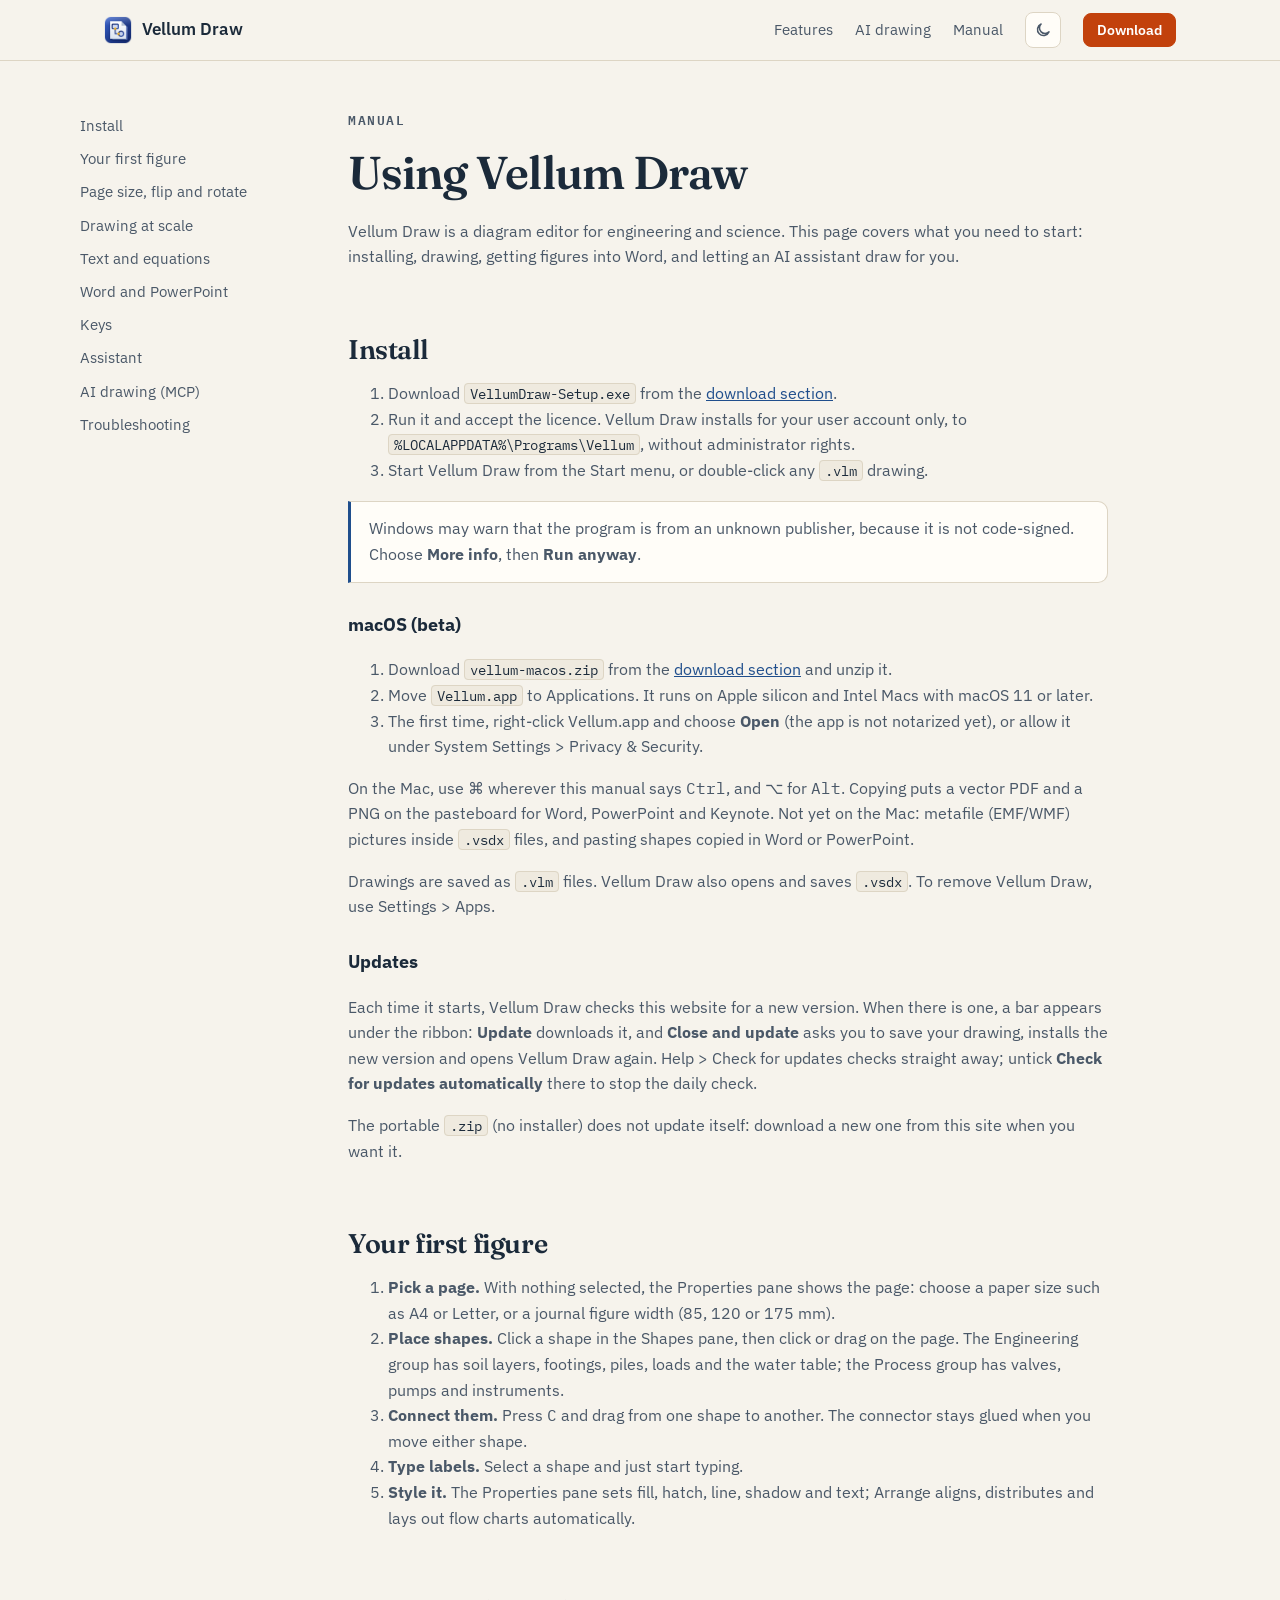
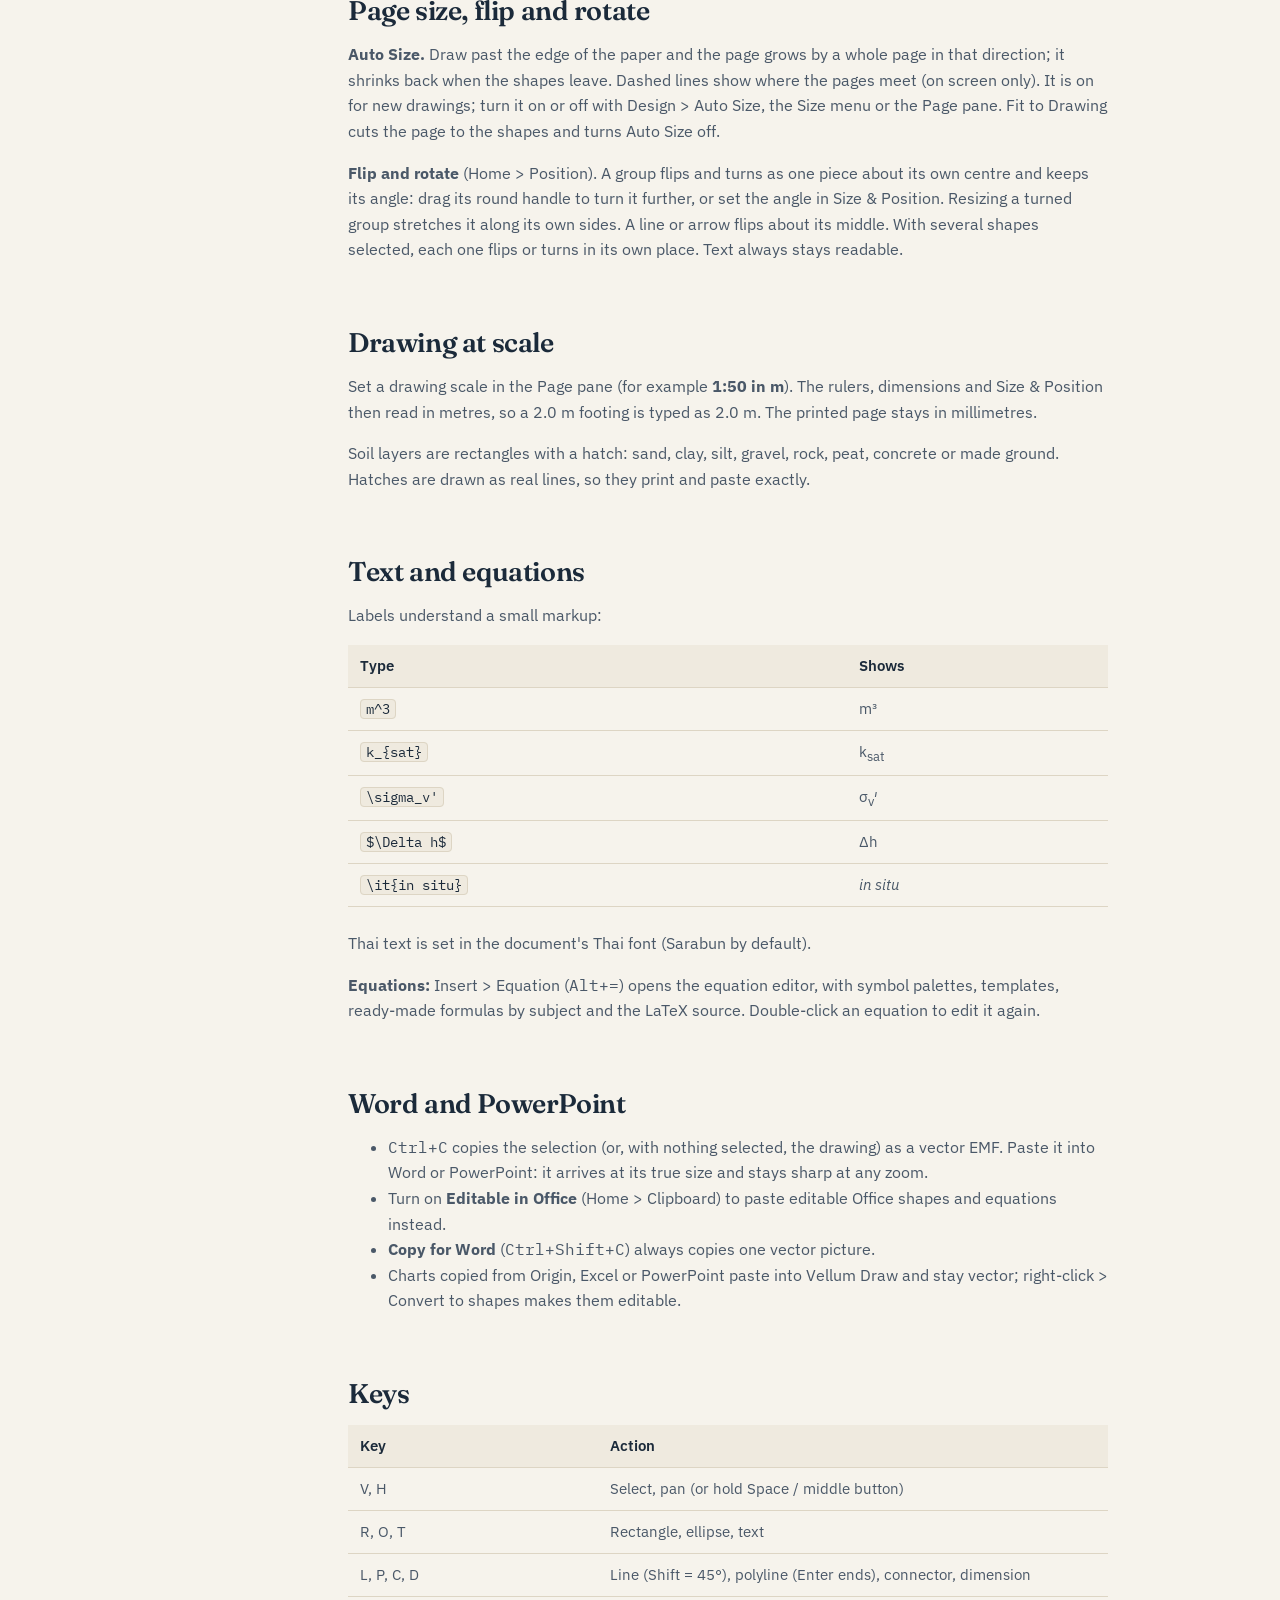
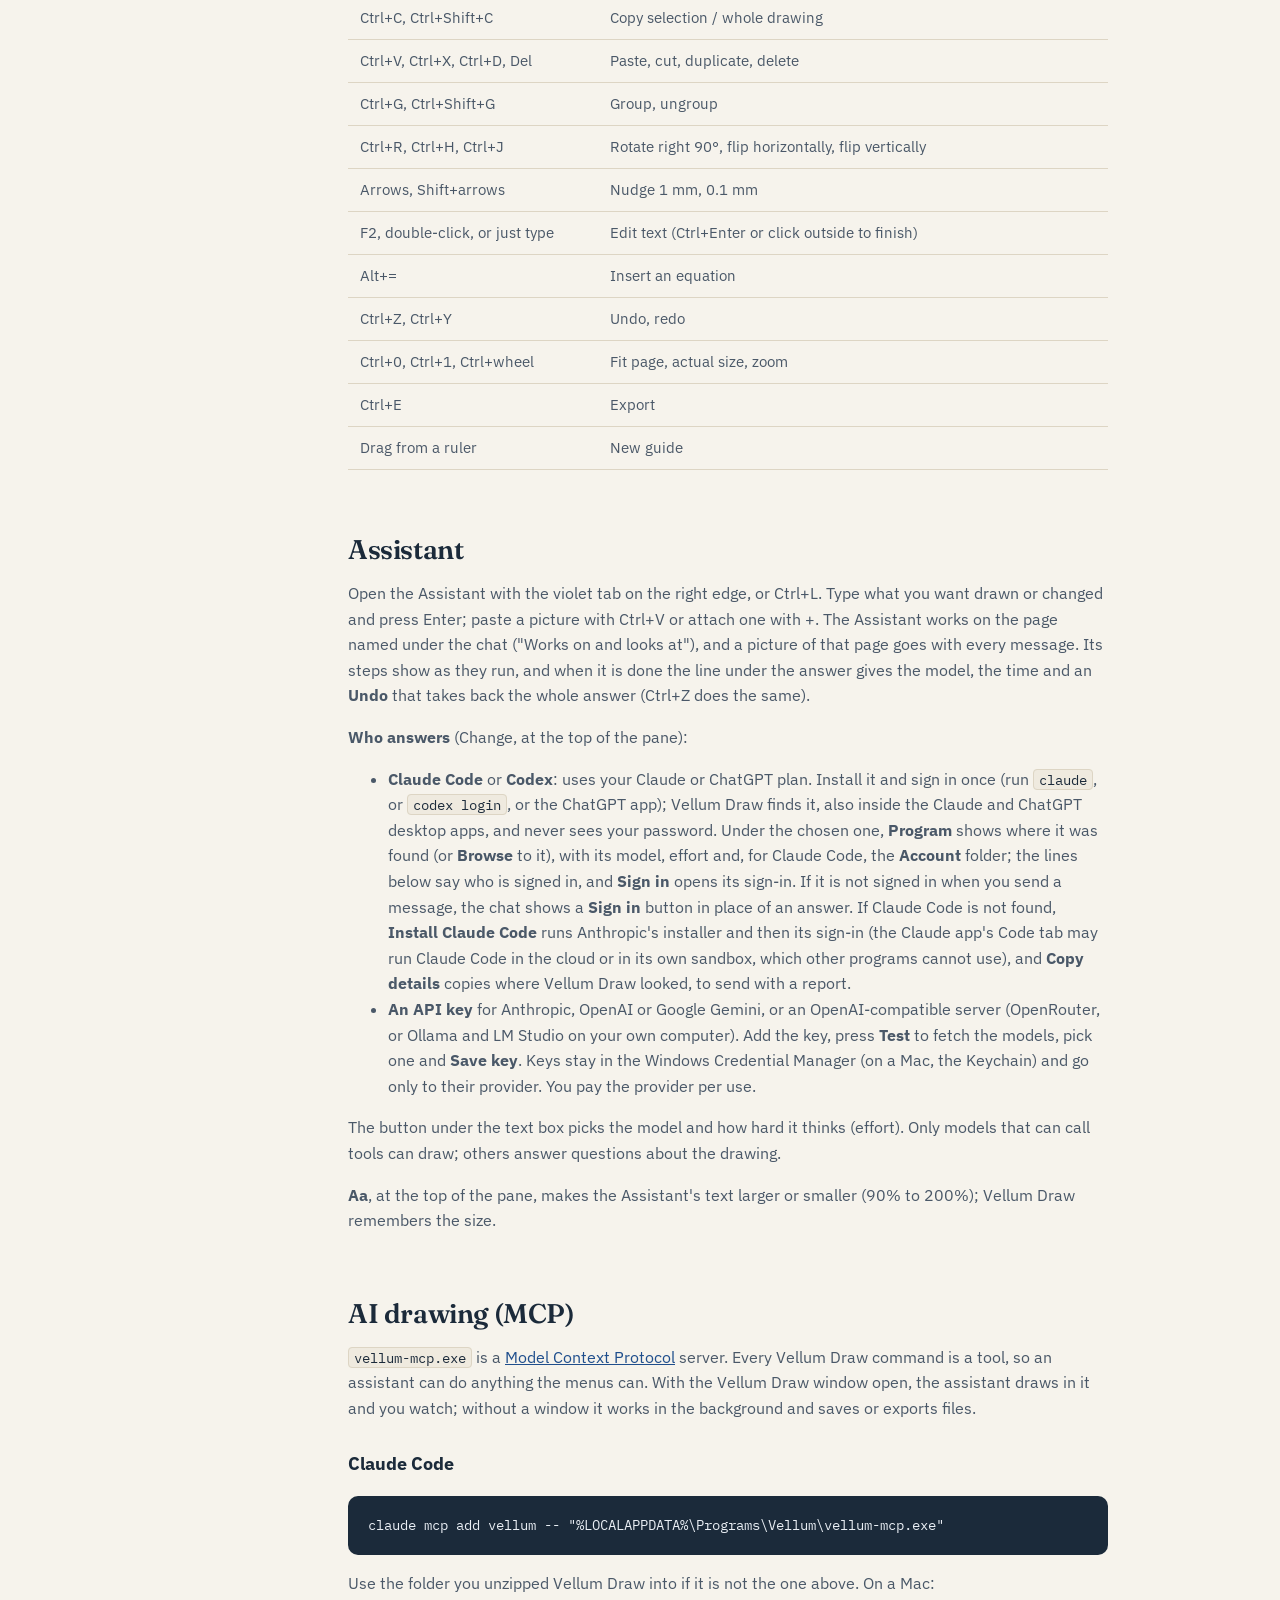
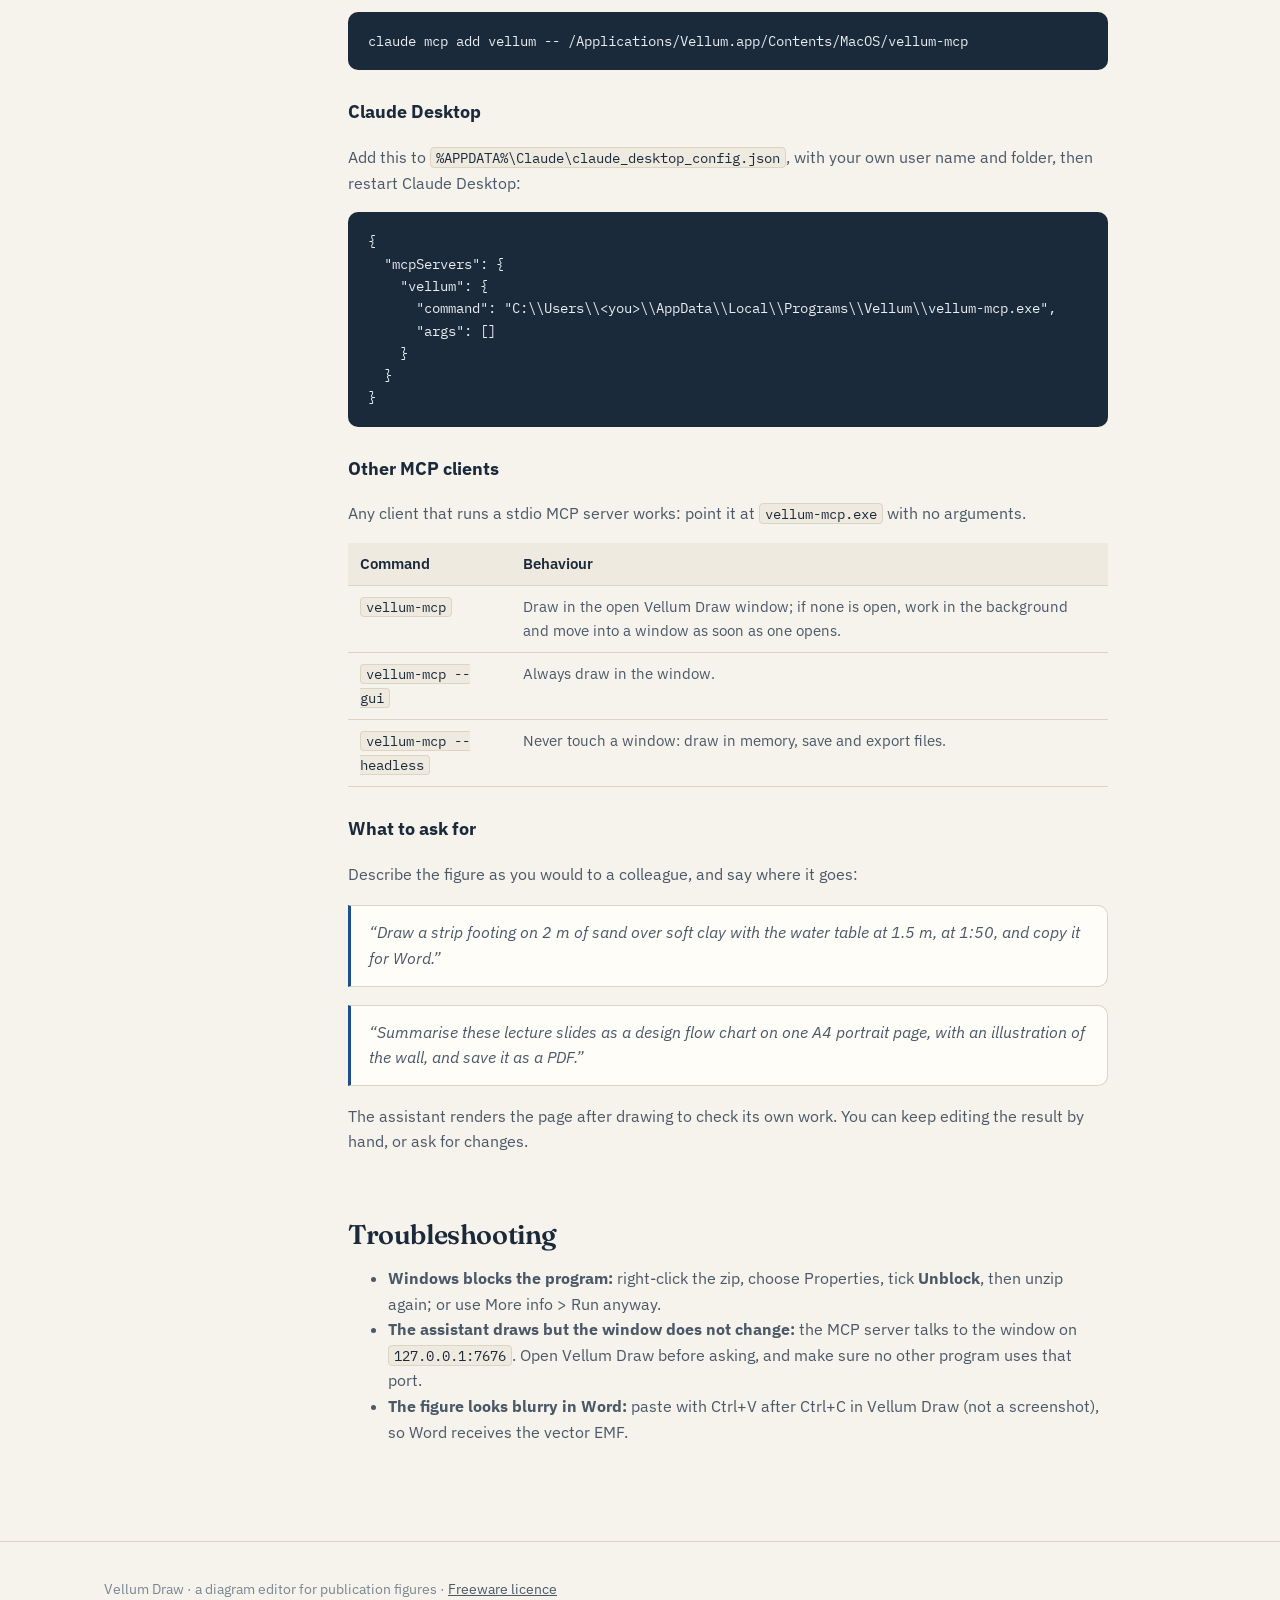
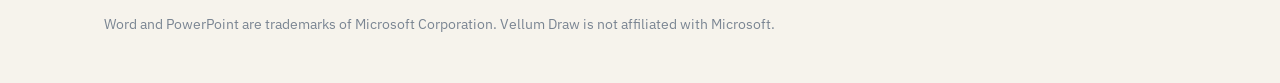
==== manual.html @ 7aedd4a7 "Vellum Draw 0.3.5: Auto Size, flip and rotate groups and lines" ====
<!doctype html>
<html lang="en">
<head>
<meta charset="utf-8">
<meta name="viewport" content="width=device-width, initial-scale=1">
<title>Vellum Draw manual</title>
<meta name="description" content="Install Vellum Draw, draw your first figure, paste it into Word, and connect an AI assistant through MCP.">
<link rel="icon" href="assets/icon.svg" type="image/svg+xml">
<link rel="preconnect" href="https://fonts.googleapis.com">
<link rel="preconnect" href="https://fonts.gstatic.com" crossorigin>
<link href="https://fonts.googleapis.com/css2?family=Fraunces:ital,opsz,wght@0,9..144,500;0,9..144,600;1,9..144,500&family=IBM+Plex+Mono:wght@400;600&family=IBM+Plex+Sans:wght@400;600&display=swap" rel="stylesheet">
<link rel="stylesheet" href="style.css?v=2">
<script src="theme.js"></script>
</head>
<body>

<header class="top">
  <div class="wrap">
    <a class="brand" href="./"><img src="assets/icon-256.png" alt="">Vellum Draw</a>
    <nav>
      <a href="./#features">Features</a>
      <a href="./#agents">AI drawing</a>
      <a href="manual.html">Manual</a>
      <button class="theme-toggle" type="button" aria-label="Switch theme">
        <svg class="to-dark" viewBox="0 0 24 24" fill="none" stroke="currentColor" stroke-width="2" stroke-linecap="round" stroke-linejoin="round" aria-hidden="true"><path d="M20 14.5A8 8 0 1 1 9.5 4a6.5 6.5 0 0 0 10.5 10.5z"/></svg>
        <svg class="to-light" viewBox="0 0 24 24" fill="none" stroke="currentColor" stroke-width="2" stroke-linecap="round" stroke-linejoin="round" aria-hidden="true"><circle cx="12" cy="12" r="4"/><path d="M12 2v2M12 20v2M4.9 4.9l1.4 1.4M17.7 17.7l1.4 1.4M2 12h2M20 12h2M4.9 19.1l1.4-1.4M17.7 6.3l1.4-1.4"/></svg>
      </button>
      <a class="btn small primary" href="./#download">Download</a>
    </nav>
  </div>
</header>

<main class="wrap doc">
  <nav class="toc" aria-label="Contents">
    <a href="#install">Install</a>
    <a href="#first">Your first figure</a>
    <a href="#page">Page size, flip and rotate</a>
    <a href="#scale">Drawing at scale</a>
    <a href="#text">Text and equations</a>
    <a href="#word">Word and PowerPoint</a>
    <a href="#keys">Keys</a>
    <a href="#assistant">Assistant</a>
    <a href="#mcp">AI drawing (MCP)</a>
    <a href="#trouble">Troubleshooting</a>
  </nav>

  <article>
    <p class="eyebrow">Manual</p>
    <h1>Using Vellum Draw</h1>
    <p>Vellum Draw is a diagram editor for engineering and science. This page covers what you need to
      start: installing, drawing, getting figures into Word, and letting an AI assistant draw
      for you.</p>

    <h2 id="install">Install</h2>
    <ol>
      <li>Download <code>VellumDraw-Setup.exe</code> from the <a href="./#download">download section</a>.</li>
      <li>Run it and accept the licence. Vellum Draw installs for your user account only, to
        <code>%LOCALAPPDATA%\Programs\Vellum</code>, without administrator rights.</li>
      <li>Start Vellum Draw from the Start menu, or double-click any <code>.vlm</code> drawing.</li>
    </ol>
    <div class="callout"><p>Windows may warn that the program is from an unknown publisher,
      because it is not code-signed. Choose <b>More info</b>, then <b>Run anyway</b>.</p></div>
    <h3>macOS (beta)</h3>
    <ol>
      <li>Download <code>vellum-macos.zip</code> from the <a href="./#download">download section</a> and
        unzip it.</li>
      <li>Move <code>Vellum.app</code> to Applications. It runs on Apple silicon and Intel Macs
        with macOS 11 or later.</li>
      <li>The first time, right-click Vellum.app and choose <b>Open</b> (the app is not notarized
        yet), or allow it under System Settings &gt; Privacy &amp; Security.</li>
    </ol>
    <p>On the Mac, use <kbd>⌘</kbd> wherever this manual says <kbd>Ctrl</kbd>, and <kbd>⌥</kbd>
      for <kbd>Alt</kbd>. Copying puts a vector PDF and a PNG on the pasteboard for Word,
      PowerPoint and Keynote. Not yet on the Mac: metafile (EMF/WMF) pictures inside
      <code>.vsdx</code> files, and pasting shapes copied in Word or PowerPoint.</p>
    <p>Drawings are saved as <code>.vlm</code> files. Vellum Draw also opens and saves
      <code>.vsdx</code>. To remove Vellum Draw, use Settings &gt; Apps.</p>

    <h3>Updates</h3>
    <p>Each time it starts, Vellum Draw checks this website for a new version. When there is one, a bar
      appears under the ribbon: <b>Update</b> downloads it, and <b>Close and update</b> asks you
      to save your drawing, installs the new version and opens Vellum Draw again. Help &gt; Check
      for updates checks straight away; untick <b>Check for updates automatically</b> there to
      stop the daily check.</p>
    <p>The portable <code>.zip</code> (no installer) does not update itself: download a new one
      from this site when you want it.</p>

    <h2 id="first">Your first figure</h2>
    <ol>
      <li><b>Pick a page.</b> With nothing selected, the Properties pane shows the page: choose
        a paper size such as A4 or Letter, or a journal figure width (85, 120 or 175 mm).</li>
      <li><b>Place shapes.</b> Click a shape in the Shapes pane, then click or drag on the
        page. The Engineering group has soil layers, footings, piles, loads and the water
        table; the Process group has valves, pumps and instruments.</li>
      <li><b>Connect them.</b> Press <kbd>C</kbd> and drag from one shape to another. The
        connector stays glued when you move either shape.</li>
      <li><b>Type labels.</b> Select a shape and just start typing.</li>
      <li><b>Style it.</b> The Properties pane sets fill, hatch, line, shadow and text; Arrange
        aligns, distributes and lays out flow charts automatically.</li>
    </ol>

    <h2 id="page">Page size, flip and rotate</h2>
    <p><b>Auto Size.</b> Draw past the edge of the paper and the page grows by a whole page in
      that direction; it shrinks back when the shapes leave. Dashed lines show where the pages
      meet (on screen only). It is on for new drawings; turn it on or off with Design &gt; Auto
      Size, the Size menu or the Page pane. Fit to Drawing cuts the page to the shapes and turns
      Auto Size off.</p>
    <p><b>Flip and rotate</b> (Home &gt; Position). A group flips and turns as one piece about
      its own centre and keeps its angle: drag its round handle to turn it further, or set the
      angle in Size &amp; Position. Resizing a turned group stretches it along its own sides.
      A line or arrow flips about its middle. With several shapes selected, each one flips or
      turns in its own place. Text always stays readable.</p>

    <h2 id="scale">Drawing at scale</h2>
    <p>Set a drawing scale in the Page pane (for example <b>1:50 in m</b>). The rulers,
      dimensions and Size &amp; Position then read in metres, so a 2.0 m footing is typed as
      2.0 m. The printed page stays in millimetres.</p>
    <p>Soil layers are rectangles with a hatch: sand, clay, silt, gravel, rock, peat, concrete
      or made ground. Hatches are drawn as real lines, so they print and paste exactly.</p>

    <h2 id="text">Text and equations</h2>
    <p>Labels understand a small markup:</p>
    <table>
      <tr><th>Type</th><th>Shows</th></tr>
      <tr><td><code>m^3</code></td><td>m³</td></tr>
      <tr><td><code>k_{sat}</code></td><td>k<sub>sat</sub></td></tr>
      <tr><td><code>\sigma_v'</code></td><td>σ<sub>v</sub>′</td></tr>
      <tr><td><code>$\Delta h$</code></td><td>Δh</td></tr>
      <tr><td><code>\it{in situ}</code></td><td><i>in situ</i></td></tr>
    </table>
    <p>Thai text is set in the document's Thai font (Sarabun by default).</p>
    <p><b>Equations:</b> Insert &gt; Equation (<kbd>Alt</kbd>+<kbd>=</kbd>) opens the
      equation editor, with symbol palettes, templates, ready-made formulas by subject and the
      LaTeX source. Double-click an equation to edit it again.</p>

    <h2 id="word">Word and PowerPoint</h2>
    <ul>
      <li><kbd>Ctrl</kbd>+<kbd>C</kbd> copies the selection (or, with nothing selected, the
        drawing) as a vector EMF. Paste it into Word or PowerPoint: it arrives at its true
        size and stays sharp at any zoom.</li>
      <li>Turn on <b>Editable in Office</b> (Home &gt; Clipboard) to paste editable Office
        shapes and equations instead.</li>
      <li><b>Copy for Word</b> (<kbd>Ctrl</kbd>+<kbd>Shift</kbd>+<kbd>C</kbd>) always copies one
        vector picture.</li>
      <li>Charts copied from Origin, Excel or PowerPoint paste into Vellum Draw and stay vector;
        right-click &gt; Convert to shapes makes them editable.</li>
    </ul>

    <h2 id="keys">Keys</h2>
    <table>
      <tr><th>Key</th><th>Action</th></tr>
      <tr><td>V, H</td><td>Select, pan (or hold Space / middle button)</td></tr>
      <tr><td>R, O, T</td><td>Rectangle, ellipse, text</td></tr>
      <tr><td>L, P, C, D</td><td>Line (Shift = 45°), polyline (Enter ends), connector, dimension</td></tr>
      <tr><td>Ctrl+C, Ctrl+Shift+C</td><td>Copy selection / whole drawing</td></tr>
      <tr><td>Ctrl+V, Ctrl+X, Ctrl+D, Del</td><td>Paste, cut, duplicate, delete</td></tr>
      <tr><td>Ctrl+G, Ctrl+Shift+G</td><td>Group, ungroup</td></tr>
      <tr><td>Ctrl+R, Ctrl+H, Ctrl+J</td><td>Rotate right 90°, flip horizontally, flip vertically</td></tr>
      <tr><td>Arrows, Shift+arrows</td><td>Nudge 1 mm, 0.1 mm</td></tr>
      <tr><td>F2, double-click, or just type</td><td>Edit text (Ctrl+Enter or click outside to finish)</td></tr>
      <tr><td>Alt+=</td><td>Insert an equation</td></tr>
      <tr><td>Ctrl+Z, Ctrl+Y</td><td>Undo, redo</td></tr>
      <tr><td>Ctrl+0, Ctrl+1, Ctrl+wheel</td><td>Fit page, actual size, zoom</td></tr>
      <tr><td>Ctrl+E</td><td>Export</td></tr>
      <tr><td>Drag from a ruler</td><td>New guide</td></tr>
    </table>

    <h2 id="assistant">Assistant</h2>
    <p>Open the Assistant with the violet tab on the right edge, or Ctrl+L. Type what you want
      drawn or changed and press Enter; paste a picture with Ctrl+V or attach one with +. The
      Assistant works on the page named under the chat ("Works on and looks at"), and a picture
      of that page goes with every message. Its steps show as they run, and when it is done the
      line under the answer gives the model, the time and an <b>Undo</b> that takes back the
      whole answer (Ctrl+Z does the same).</p>
    <p><b>Who answers</b> (Change, at the top of the pane):</p>
    <ul>
      <li><b>Claude Code</b> or <b>Codex</b>: uses your Claude or ChatGPT plan. Install it and sign
        in once (run <code>claude</code>, or <code>codex login</code>, or the ChatGPT app); Vellum
        Draw finds it, also inside the Claude and ChatGPT desktop apps, and never sees your
        password. Under the chosen one, <b>Program</b> shows where it was found (or <b>Browse</b>
        to it), with its model, effort and, for Claude Code, the <b>Account</b> folder; the lines
        below say who is signed in, and <b>Sign in</b> opens its sign-in. If it is not signed in when
        you send a message, the chat shows a <b>Sign in</b> button in place of an answer. If Claude
        Code is not found, <b>Install Claude Code</b> runs Anthropic's installer and then its
        sign-in (the Claude app's Code tab may run Claude Code in the cloud or in its own sandbox,
        which other programs cannot use), and <b>Copy details</b> copies where Vellum Draw looked,
        to send with a report.</li>
      <li><b>An API key</b> for Anthropic, OpenAI or Google Gemini, or an OpenAI-compatible server
        (OpenRouter, or Ollama and LM Studio on your own computer). Add the key, press
        <b>Test</b> to fetch the models, pick one and <b>Save key</b>. Keys stay in the Windows
        Credential Manager (on a Mac, the Keychain) and go only to their provider. You pay the provider per use.</li>
    </ul>
    <p>The button under the text box picks the model and how hard it thinks (effort). Only models
      that can call tools can draw; others answer questions about the drawing.</p>
    <p><b>Aa</b>, at the top of the pane, makes the Assistant's text larger or smaller (90% to
      200%); Vellum Draw remembers the size.</p>

    <h2 id="mcp">AI drawing (MCP)</h2>
    <p><code>vellum-mcp.exe</code> is a <a href="https://modelcontextprotocol.io">Model Context
      Protocol</a> server. Every Vellum Draw command is a tool, so an assistant can do anything the
      menus can. With the Vellum Draw window open, the assistant draws in it and you watch;
      without a window it works in the background and saves or exports files.</p>

    <h3>Claude Code</h3>
<pre class="code">claude mcp add vellum -- "%LOCALAPPDATA%\Programs\Vellum\vellum-mcp.exe"</pre>
    <p>Use the folder you unzipped Vellum Draw into if it is not the one above. On a Mac:</p>
<pre class="code">claude mcp add vellum -- /Applications/Vellum.app/Contents/MacOS/vellum-mcp</pre>

    <h3>Claude Desktop</h3>
    <p>Add this to <code>%APPDATA%\Claude\claude_desktop_config.json</code>, with your own
      user name and folder, then restart Claude Desktop:</p>
<pre class="code">{
  "mcpServers": {
    "vellum": {
      "command": "C:\\Users\\&lt;you&gt;\\AppData\\Local\\Programs\\Vellum\\vellum-mcp.exe",
      "args": []
    }
  }
}</pre>

    <h3>Other MCP clients</h3>
    <p>Any client that runs a stdio MCP server works: point it at <code>vellum-mcp.exe</code>
      with no arguments.</p>
    <table>
      <tr><th>Command</th><th>Behaviour</th></tr>
      <tr><td><code>vellum-mcp</code></td><td>Draw in the open Vellum Draw window; if none is open,
        work in the background and move into a window as soon as one opens.</td></tr>
      <tr><td><code>vellum-mcp --gui</code></td><td>Always draw in the window.</td></tr>
      <tr><td><code>vellum-mcp --headless</code></td><td>Never touch a window: draw in memory,
        save and export files.</td></tr>
    </table>

    <h3>What to ask for</h3>
    <p>Describe the figure as you would to a colleague, and say where it goes:</p>
    <div class="callout"><p><i>“Draw a strip footing on 2 m of sand over soft clay with the
      water table at 1.5 m, at 1:50, and copy it for Word.”</i></p></div>
    <div class="callout"><p><i>“Summarise these lecture slides as a design flow chart on one A4
      portrait page, with an illustration of the wall, and save it as a PDF.”</i></p></div>
    <p>The assistant renders the page after drawing to check its own work. You can keep
      editing the result by hand, or ask for changes.</p>

    <h2 id="trouble">Troubleshooting</h2>
    <ul>
      <li><b>Windows blocks the program:</b> right-click the zip, choose Properties, tick
        <b>Unblock</b>, then unzip again; or use More info &gt; Run anyway.</li>
      <li><b>The assistant draws but the window does not change:</b> the MCP server talks to
        the window on <code>127.0.0.1:7676</code>. Open Vellum Draw before asking, and make sure no
        other program uses that port.</li>
      <li><b>The figure looks blurry in Word:</b> paste with Ctrl+V after Ctrl+C in Vellum Draw
        (not a screenshot), so Word receives the vector EMF.</li>
    </ul>
  </article>
</main>

<footer>
  <div class="wrap">
    <span>Vellum Draw · a diagram editor for publication figures · <a href="LICENSE.txt">Freeware licence</a></span>
    <span>Word and PowerPoint are trademarks of Microsoft Corporation. Vellum Draw is not affiliated with Microsoft.</span>
  </div>
</footer>
</body>
</html>
---- style.css ----
:root {
  --paper: #f6f3ec;
  --paper-2: #efeadf;
  --card: #fffdf8;
  --ink: #1b2a3a;
  --ink-2: #4a5868;
  --ink-3: #7a8592;
  --rule: #ddd5c4;
  --grid: rgba(27, 42, 58, 0.055);
  --accent: #c2410c;
  --accent-ink: #ffffff;
  --blue: #1f4e8c;
  --green: #2e7d55;
  --code-bg: #1b2a3a;
  --code-ink: #e9eef4;
  --code-dim: #8fa3b8;
  --shadow: 0 1px 2px rgba(27, 42, 58, 0.06), 0 8px 28px rgba(27, 42, 58, 0.08);
  --radius: 10px;
  --max: 1120px;
  --serif: "Fraunces", Georgia, serif;
  --sans: "IBM Plex Sans", "Segoe UI", system-ui, sans-serif;
  --mono: "IBM Plex Mono", Consolas, monospace;
}

@media (prefers-color-scheme: dark) {
  :root:not([data-theme="light"]) {
    --paper: #12181f;
    --paper-2: #171f28;
    --card: #1b242e;
    --ink: #e8edf2;
    --ink-2: #b4bfca;
    --ink-3: #8592a0;
    --rule: #2b3642;
    --grid: rgba(232, 237, 242, 0.04);
    --accent: #f08a4b;
    --accent-ink: #1b1209;
    --blue: #7fb0ec;
    --green: #6cc497;
    --code-bg: #0c1116;
    --shadow: 0 1px 2px rgba(0, 0, 0, 0.3), 0 10px 30px rgba(0, 0, 0, 0.35);
  }
}
:root[data-theme="dark"] {
  --paper: #12181f;
  --paper-2: #171f28;
  --card: #1b242e;
  --ink: #e8edf2;
  --ink-2: #b4bfca;
  --ink-3: #8592a0;
  --rule: #2b3642;
  --grid: rgba(232, 237, 242, 0.04);
  --accent: #f08a4b;
  --accent-ink: #1b1209;
  --blue: #7fb0ec;
  --green: #6cc497;
  --code-bg: #0c1116;
  --shadow: 0 1px 2px rgba(0, 0, 0, 0.3), 0 10px 30px rgba(0, 0, 0, 0.35);
}
:root { color-scheme: light; }
:root[data-theme="dark"] { color-scheme: dark; }
@media (prefers-color-scheme: dark) { :root:not([data-theme="light"]) { color-scheme: dark; } }

* { box-sizing: border-box; }
html { scroll-behavior: smooth; }
body {
  margin: 0;
  background: var(--paper);
  color: var(--ink);
  font: 16px/1.6 var(--sans);
  -webkit-font-smoothing: antialiased;
}
img { max-width: 100%; height: auto; display: block; }
a { color: var(--blue); }
code, pre, kbd { font-family: var(--mono); }
:focus-visible { outline: 2px solid var(--accent); outline-offset: 3px; border-radius: 4px; }

.wrap { max-width: var(--max); margin: 0 auto; padding: 0 24px; }

/* Header */
.top {
  position: sticky; top: 0; z-index: 10;
  background: color-mix(in srgb, var(--paper) 88%, transparent);
  backdrop-filter: blur(8px);
  border-bottom: 1px solid var(--rule);
}
.top .wrap { display: flex; align-items: center; gap: 24px; height: 60px; }
.brand { display: flex; align-items: center; gap: 10px; font-weight: 600; color: var(--ink); text-decoration: none; font-size: 17px; }
.brand img { width: 28px; height: 28px; }
.top nav { margin-left: auto; display: flex; gap: 22px; align-items: center; }
.top nav a { color: var(--ink-2); text-decoration: none; font-size: 14.5px; }
.top nav a:hover { color: var(--ink); }

.btn {
  display: inline-flex; align-items: center; gap: 8px;
  padding: 11px 18px; border-radius: 8px;
  font: 600 15px var(--sans); text-decoration: none;
  border: 1px solid var(--rule); color: var(--ink); background: var(--card);
  transition: transform .12s ease, box-shadow .12s ease;
}
.btn:hover { transform: translateY(-1px); box-shadow: var(--shadow); }
.btn.primary { background: var(--accent); border-color: var(--accent); color: var(--accent-ink); }
.btn.small { padding: 7px 13px; font-size: 14px; }
.btn svg { width: 16px; height: 16px; }

/* Hero */
.hero {
  background-image:
    linear-gradient(var(--grid) 1px, transparent 1px),
    linear-gradient(90deg, var(--grid) 1px, transparent 1px);
  background-size: 24px 24px;
  border-bottom: 1px solid var(--rule);
}
.hero .wrap { padding-top: 72px; padding-bottom: 64px; }
.eyebrow { font: 600 12.5px var(--mono); letter-spacing: .12em; text-transform: uppercase; color: var(--accent); margin: 0 0 18px; }
h1 {
  font-family: var(--serif); font-weight: 600; font-size: clamp(38px, 6vw, 66px);
  line-height: 1.04; letter-spacing: -0.02em; margin: 0 0 22px; max-width: 14ch;
}
h1 em { font-style: italic; font-weight: 500; color: var(--blue); }
.lede { font-size: 19px; color: var(--ink-2); max-width: 60ch; margin: 0 0 30px; }
.cta { display: flex; flex-wrap: wrap; gap: 12px; align-items: center; }
.cta .note { color: var(--ink-3); font-size: 14px; }
.shot {
  margin-top: 52px; border-radius: 12px; overflow: hidden;
  border: 1px solid var(--rule); box-shadow: var(--shadow); background: var(--card);
}

/* Stats */
.stats { display: grid; grid-template-columns: repeat(4, 1fr); border-bottom: 1px solid var(--rule); }
.stat { padding: 30px 24px; border-right: 1px solid var(--rule); }
.stat:last-child { border-right: 0; }
.stat b { display: block; font: 600 34px/1.1 var(--serif); }
.stat span { color: var(--ink-2); font-size: 14.5px; }

/* Sections */
section { padding: 88px 0; }
section + section { border-top: 1px solid var(--rule); }
.alt { background: var(--paper-2); }
h2 { font: 600 clamp(28px, 4vw, 40px)/1.15 var(--serif); letter-spacing: -0.015em; margin: 0 0 14px; max-width: 22ch; }
.sub { color: var(--ink-2); font-size: 17.5px; max-width: 62ch; margin: 0 0 40px; }

.grid { display: grid; grid-template-columns: repeat(3, 1fr); gap: 18px; }
.card {
  background: var(--card); border: 1px solid var(--rule); border-radius: var(--radius);
  padding: 22px 22px 20px;
}
.card h3 { margin: 0 0 8px; font-size: 16.5px; }
.card p { margin: 0; color: var(--ink-2); font-size: 15px; }
.card .ic { width: 34px; height: 34px; border-radius: 8px; display: grid; place-items: center; margin-bottom: 14px; background: var(--paper-2); color: var(--accent); }
.card .ic svg { width: 19px; height: 19px; }

/* Agents */
.split { display: grid; grid-template-columns: 1fr 1fr; gap: 48px; align-items: start; }
.steps { list-style: none; padding: 0; margin: 0 0 28px; counter-reset: s; }
.steps li { counter-increment: s; position: relative; padding: 0 0 18px 44px; color: var(--ink-2); }
.steps li::before {
  content: counter(s); position: absolute; left: 0; top: 0;
  width: 28px; height: 28px; border-radius: 50%; display: grid; place-items: center;
  font: 600 13px var(--mono); border: 1.5px solid var(--accent); color: var(--accent);
}
.steps li b { color: var(--ink); }
pre.code {
  background: var(--code-bg); color: var(--code-ink); border-radius: var(--radius);
  padding: 18px 20px; overflow-x: auto; font-size: 13.5px; line-height: 1.65; margin: 0 0 16px;
}
pre.code .c { color: var(--code-dim); }
.prompt {
  border-left: 3px solid var(--accent); background: var(--card); padding: 14px 18px;
  border-radius: 0 var(--radius) var(--radius) 0; font-style: italic; color: var(--ink-2); margin: 0;
}
figure { margin: 0; }
figure.sheet { background: #fff; border: 1px solid var(--rule); border-radius: var(--radius); box-shadow: var(--shadow); padding: 10px; }
figcaption { color: var(--ink-3); font-size: 14px; margin-top: 12px; }

/* Gallery */
.gallery { display: grid; grid-template-columns: 1.4fr 1fr; gap: 18px; }
.gallery figure.sheet { display: flex; flex-direction: column; justify-content: center; }
.gallery .tall { grid-row: span 2; }

/* Word */
.word { display: grid; grid-template-columns: repeat(3, 1fr); gap: 0; border: 1px solid var(--rule); border-radius: var(--radius); overflow: hidden; background: var(--card); }
.word div { padding: 24px; border-right: 1px solid var(--rule); }
.word div:last-child { border-right: 0; }
.word kbd { font-size: 13px; background: var(--paper-2); border: 1px solid var(--rule); border-bottom-width: 2px; border-radius: 5px; padding: 1px 6px; }
.word h3 { margin: 0 0 6px; font-size: 16px; }
.word p { margin: 0; color: var(--ink-2); font-size: 15px; }

/* Download */
.dl { display: grid; grid-template-columns: 1.1fr 1fr; gap: 36px; align-items: start; }
.dl-cards { display: grid; gap: 20px; }
.dl-card .tag { font: 600 12px var(--sans); letter-spacing: .04em; text-transform: uppercase; color: var(--ink-3); border: 1px solid var(--rule); border-radius: 999px; padding: 2px 8px; vertical-align: middle; margin-left: 6px; }
.dl-card { background: var(--card); border: 1px solid var(--rule); border-radius: 12px; padding: 28px; box-shadow: var(--shadow); }
.dl-card h3 { margin: 0 0 4px; font: 600 24px var(--serif); }
.dl-card .meta { color: var(--ink-3); font-size: 14px; margin: 0 0 22px; }
.dl-card ul { margin: 22px 0 0; padding-left: 18px; color: var(--ink-2); font-size: 15px; }
.dl-card li { margin-bottom: 6px; }
.fine { color: var(--ink-3); font-size: 14px; }

footer { border-top: 1px solid var(--rule); padding: 36px 0 48px; color: var(--ink-3); font-size: 14px; }
footer .wrap { display: flex; flex-wrap: wrap; gap: 12px 28px; justify-content: space-between; }
footer a { color: var(--ink-2); }

/* Manual */
.doc { display: grid; grid-template-columns: 220px 1fr; gap: 48px; padding: 48px 0 80px; }
.toc { position: sticky; top: 84px; align-self: start; font-size: 14.5px; }
.toc a { display: block; color: var(--ink-2); text-decoration: none; padding: 5px 0; }
.toc a:hover { color: var(--accent); }
.doc article { max-width: 760px; }
.doc h1 { font-size: clamp(32px, 5vw, 46px); max-width: none; }
.doc h2 { font-size: 27px; margin-top: 56px; padding-top: 8px; max-width: none; }
.doc h3 { font-size: 18px; margin-top: 28px; }
.doc p, .doc li { color: var(--ink-2); }
.doc :not(pre) > code { background: var(--paper-2); border: 1px solid var(--rule); border-radius: 4px; padding: 0 5px; font-size: .9em; color: var(--ink); }
table { width: 100%; border-collapse: collapse; margin: 16px 0 24px; font-size: 15px; }
th, td { text-align: left; padding: 9px 12px; border-bottom: 1px solid var(--rule); vertical-align: top; }
th { font-weight: 600; color: var(--ink); background: var(--paper-2); }
td { color: var(--ink-2); }
.callout { background: var(--card); border: 1px solid var(--rule); border-left: 3px solid var(--blue); border-radius: 0 var(--radius) var(--radius) 0; padding: 14px 18px; margin: 18px 0; }
.callout p { margin: 0; }

@media (max-width: 900px) {
  .grid { grid-template-columns: 1fr 1fr; }
  .split, .dl, .gallery { grid-template-columns: 1fr; }
  .gallery .tall { grid-row: auto; }
  .stats { grid-template-columns: 1fr 1fr; }
  .stat:nth-child(2) { border-right: 0; }
  .stat:nth-child(-n+2) { border-bottom: 1px solid var(--rule); }
  .word { grid-template-columns: 1fr; }
  .word div { border-right: 0; border-bottom: 1px solid var(--rule); }
  .doc { grid-template-columns: 1fr; }
  .toc { position: static; display: flex; flex-wrap: wrap; gap: 4px 16px; }
}
@media (max-width: 600px) {
  .wrap { padding: 0 16px; }
  .grid { grid-template-columns: 1fr; }
  .top nav a:not(.btn) { display: none; }
  .hero .wrap { padding-top: 48px; }
  section { padding: 64px 0; }
  table { display: block; overflow-x: auto; }
}

.flush { padding: 0; }
.more { margin-top: 18px; }

/* Feature showcase */
.feature { display: grid; grid-template-columns: 1fr 1.35fr; gap: 48px; align-items: center; margin-bottom: 72px; }
.feature.flip .feature-text { order: 2; }
.feature h3 { font: 600 26px/1.2 var(--serif); margin: 0 0 12px; }
.feature p { color: var(--ink-2); margin: 0; }
.feature .eyebrow { margin-bottom: 10px; color: var(--accent); }
.frame { border-radius: 12px; overflow: hidden; border: 1px solid var(--rule); box-shadow: var(--shadow); background: var(--card); }
@media (max-width: 900px) {
  .feature { grid-template-columns: 1fr; gap: 24px; margin-bottom: 56px; }
  .feature.flip .feature-text { order: 0; }
}

.split > *, .dl > *, .feature > *, .gallery > *, .doc > * { min-width: 0; }

figure.wide { margin-bottom: 18px; }

/* Theme toggle */
.theme-toggle {
  display: inline-grid; place-items: center; width: 36px; height: 36px;
  border-radius: 8px; border: 1px solid var(--rule); background: var(--card);
  color: var(--ink-2); cursor: pointer; padding: 0;
}
.theme-toggle:hover { color: var(--ink); }
.theme-toggle svg { width: 18px; height: 18px; }
.theme-toggle .to-light { display: none; }
:root[data-theme="dark"] .theme-toggle .to-dark { display: none; }
:root[data-theme="dark"] .theme-toggle .to-light { display: block; }

.badges { display: flex; flex-wrap: wrap; gap: 8px; margin: -4px 0 22px; }
.badges img { height: 20px; width: auto; }

/* Sister app from the same team, at the top of the footer */
footer .family { justify-content: flex-start; align-items: center; gap: 16px 32px; padding-bottom: 28px; margin-bottom: 28px; border-bottom: 1px solid var(--rule); }
.family-label { font-family: var(--mono); font-size: 12px; letter-spacing: .12em; text-transform: uppercase; color: var(--ink-3); }
.sibling { display: flex; align-items: center; gap: 16px; max-width: 600px; min-height: 44px; padding: 12px 20px 12px 12px; background: var(--card); border: 1px solid var(--rule); border-radius: var(--radius); color: var(--ink); text-decoration: none; transition: border-color .15s, box-shadow .15s; }
.sibling img { width: 40px; height: 40px; flex: none; }
.sibling b { display: block; font-size: 15px; }
.sibling small { display: block; font-size: 13px; line-height: 1.45; color: var(--ink-2); }
.sibling svg { width: 18px; height: 18px; flex: none; color: var(--accent); }
.sibling:hover { border-color: var(--accent); box-shadow: var(--shadow); }
.sibling:focus-visible { outline: 2px solid var(--accent); outline-offset: 3px; }
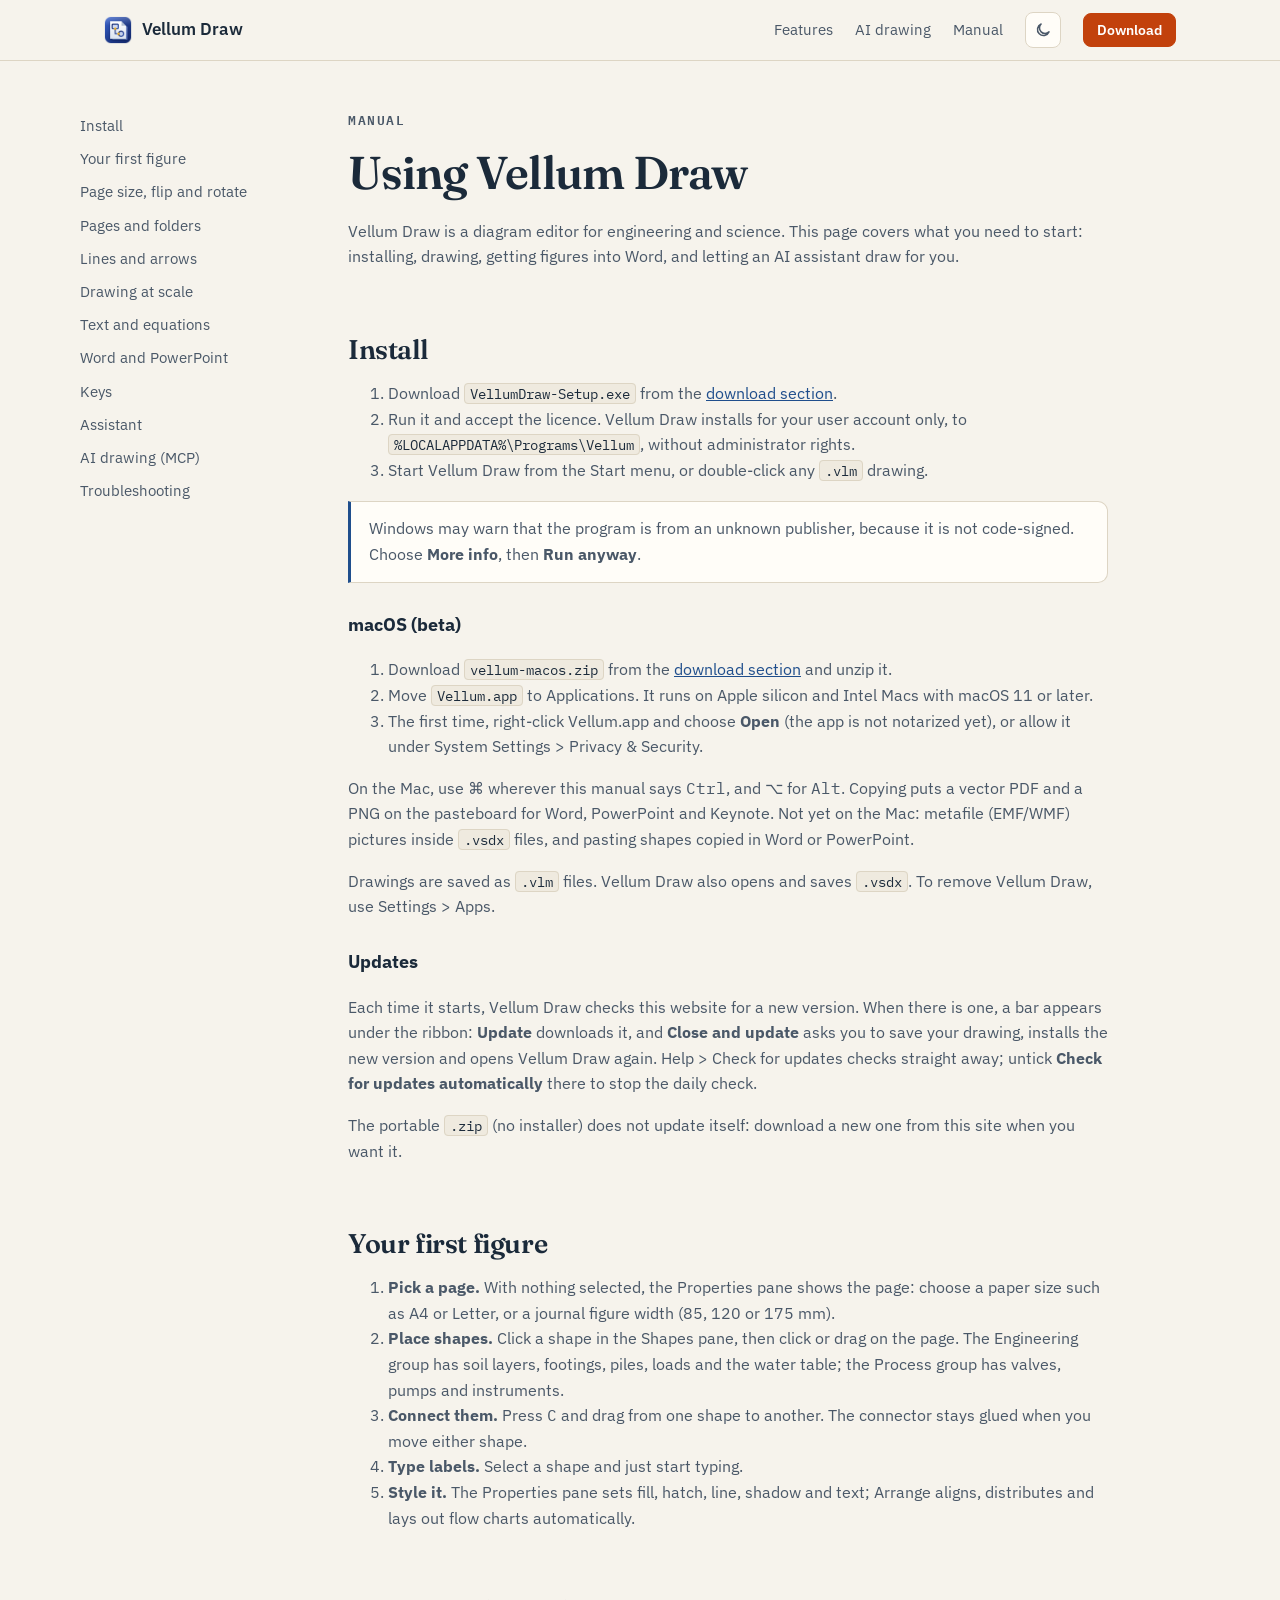
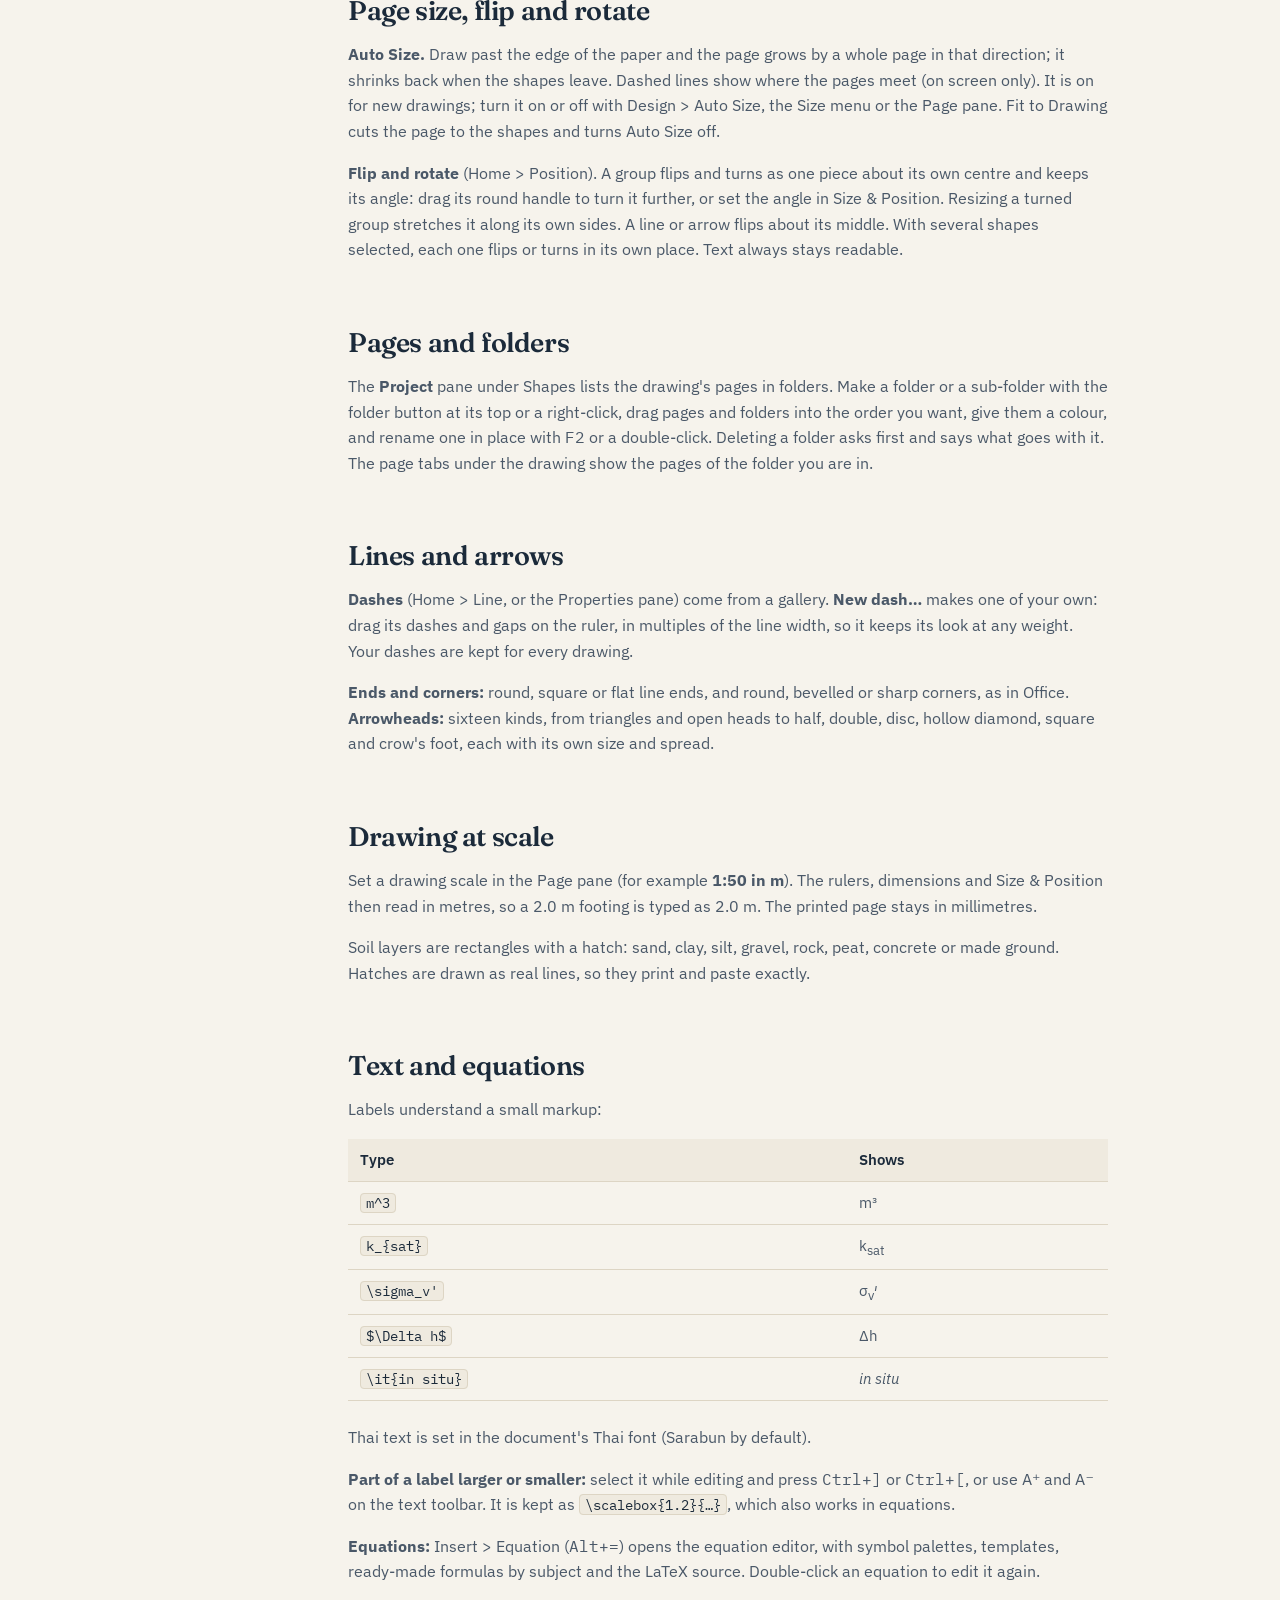
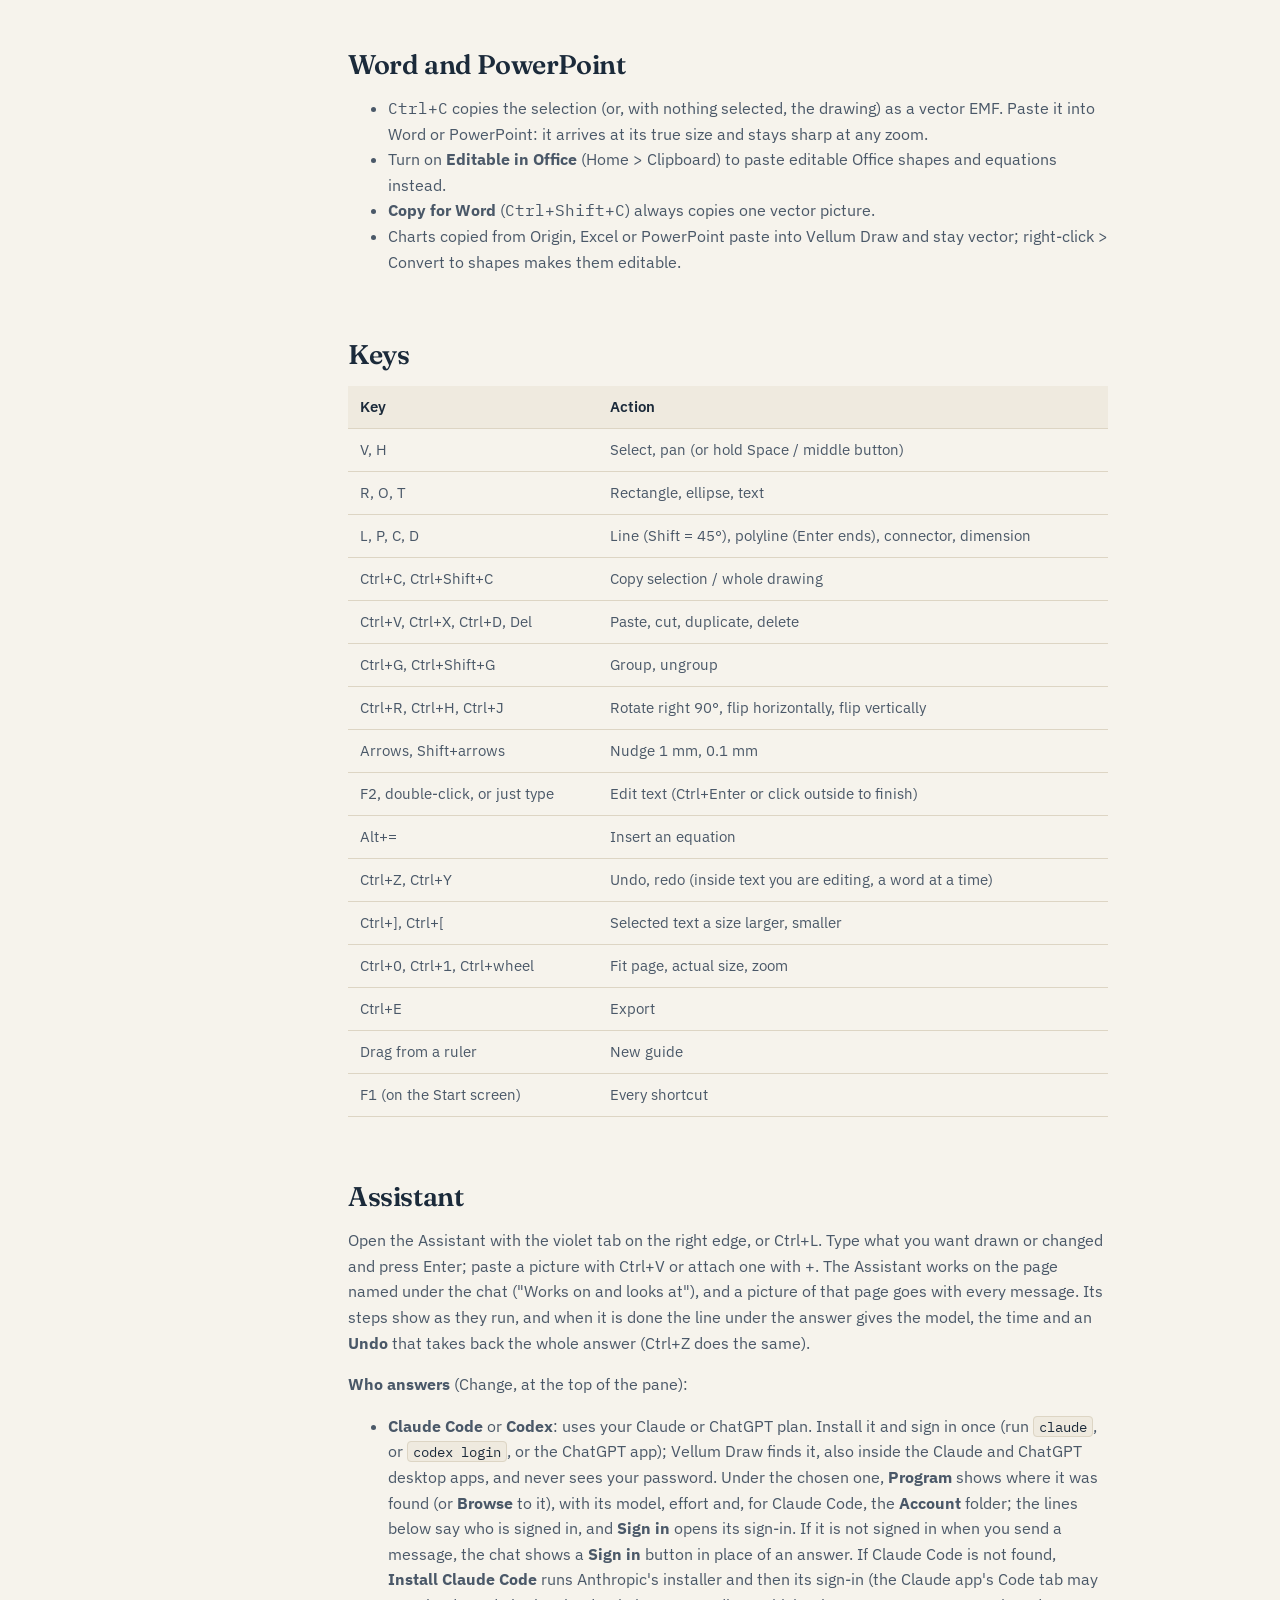
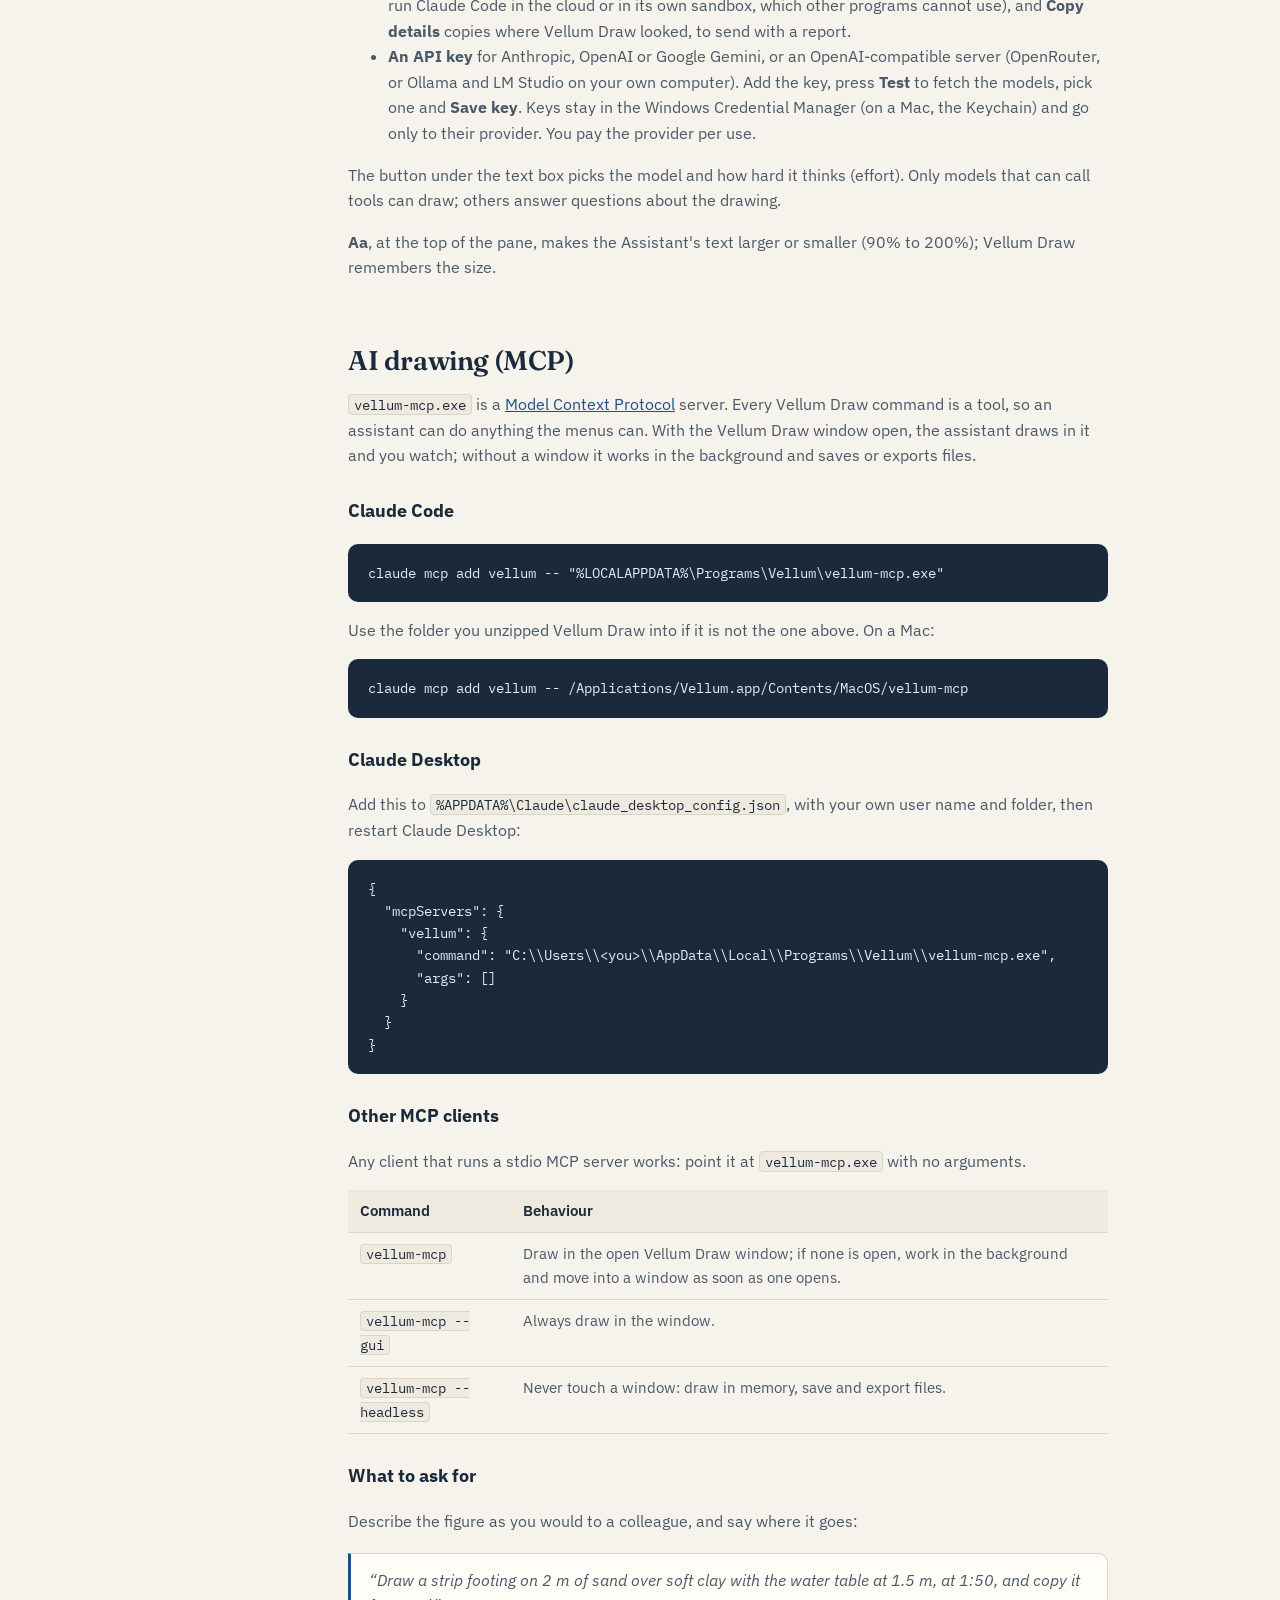
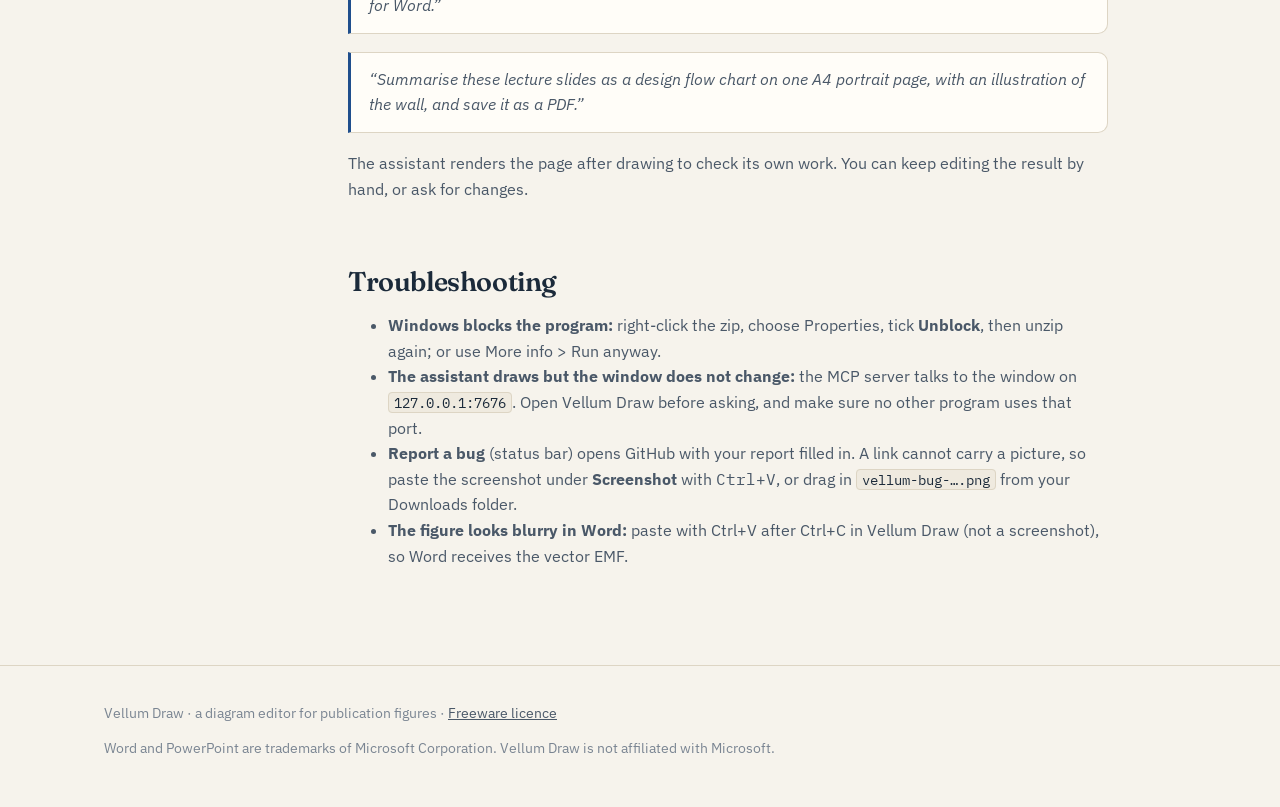
==== commit e336f219: "Vellum Draw 0.3.6: Project pane, dashes and arrowheads, partial text size, new Start screen" ====
--- a/manual.html
+++ b/manual.html
@@ -35,6 +35,8 @@
     <a href="#install">Install</a>
     <a href="#first">Your first figure</a>
     <a href="#page">Page size, flip and rotate</a>
+    <a href="#pages">Pages and folders</a>
+    <a href="#lines">Lines and arrows</a>
     <a href="#scale">Drawing at scale</a>
     <a href="#text">Text and equations</a>
     <a href="#word">Word and PowerPoint</a>
@@ -111,6 +113,23 @@
       A line or arrow flips about its middle. With several shapes selected, each one flips or
       turns in its own place. Text always stays readable.</p>
 
+    <h2 id="pages">Pages and folders</h2>
+    <p>The <b>Project</b> pane under Shapes lists the drawing's pages in folders. Make a folder
+      or a sub-folder with the folder button at its top or a right-click, drag pages and folders into the
+      order you want, give them a colour, and rename one in place with <kbd>F2</kbd> or a
+      double-click. Deleting a folder asks first and says what goes with it. The page tabs under
+      the drawing show the pages of the folder you are in.</p>
+
+    <h2 id="lines">Lines and arrows</h2>
+    <p><b>Dashes</b> (Home &gt; Line, or the Properties pane) come from a gallery. <b>New
+      dash…</b> makes one of your own: drag its dashes and gaps on the ruler, in multiples of
+      the line width, so it keeps its look at any weight. Your dashes are kept for every
+      drawing.</p>
+    <p><b>Ends and corners:</b> round, square or flat line ends, and round, bevelled or sharp
+      corners, as in Office. <b>Arrowheads:</b> sixteen kinds, from triangles and open heads to
+      half, double, disc, hollow diamond, square and crow's foot, each with its own size and
+      spread.</p>
+
     <h2 id="scale">Drawing at scale</h2>
     <p>Set a drawing scale in the Page pane (for example <b>1:50 in m</b>). The rulers,
       dimensions and Size &amp; Position then read in metres, so a 2.0 m footing is typed as
@@ -129,6 +148,10 @@
       <tr><td><code>\it{in situ}</code></td><td><i>in situ</i></td></tr>
     </table>
     <p>Thai text is set in the document's Thai font (Sarabun by default).</p>
+    <p><b>Part of a label larger or smaller:</b> select it while editing and press
+      <kbd>Ctrl</kbd>+<kbd>]</kbd> or <kbd>Ctrl</kbd>+<kbd>[</kbd>, or use A⁺ and A⁻ on the
+      text toolbar. It is kept as <code>\scalebox{1.2}{…}</code>, which also works in
+      equations.</p>
     <p><b>Equations:</b> Insert &gt; Equation (<kbd>Alt</kbd>+<kbd>=</kbd>) opens the
       equation editor, with symbol palettes, templates, ready-made formulas by subject and the
       LaTeX source. Double-click an equation to edit it again.</p>
@@ -159,10 +182,12 @@
       <tr><td>Arrows, Shift+arrows</td><td>Nudge 1 mm, 0.1 mm</td></tr>
       <tr><td>F2, double-click, or just type</td><td>Edit text (Ctrl+Enter or click outside to finish)</td></tr>
       <tr><td>Alt+=</td><td>Insert an equation</td></tr>
-      <tr><td>Ctrl+Z, Ctrl+Y</td><td>Undo, redo</td></tr>
+      <tr><td>Ctrl+Z, Ctrl+Y</td><td>Undo, redo (inside text you are editing, a word at a time)</td></tr>
+      <tr><td>Ctrl+], Ctrl+[</td><td>Selected text a size larger, smaller</td></tr>
       <tr><td>Ctrl+0, Ctrl+1, Ctrl+wheel</td><td>Fit page, actual size, zoom</td></tr>
       <tr><td>Ctrl+E</td><td>Export</td></tr>
       <tr><td>Drag from a ruler</td><td>New guide</td></tr>
+      <tr><td>F1 (on the Start screen)</td><td>Every shortcut</td></tr>
     </table>
 
     <h2 id="assistant">Assistant</h2>
@@ -246,6 +271,10 @@
       <li><b>The assistant draws but the window does not change:</b> the MCP server talks to
         the window on <code>127.0.0.1:7676</code>. Open Vellum Draw before asking, and make sure no
         other program uses that port.</li>
+      <li><b>Report a bug</b> (status bar) opens GitHub with your report filled in. A link
+        cannot carry a picture, so paste the screenshot under <b>Screenshot</b> with
+        <kbd>Ctrl</kbd>+<kbd>V</kbd>, or drag in <code>vellum-bug-….png</code> from your
+        Downloads folder.</li>
       <li><b>The figure looks blurry in Word:</b> paste with Ctrl+V after Ctrl+C in Vellum Draw
         (not a screenshot), so Word receives the vector EMF.</li>
     </ul>
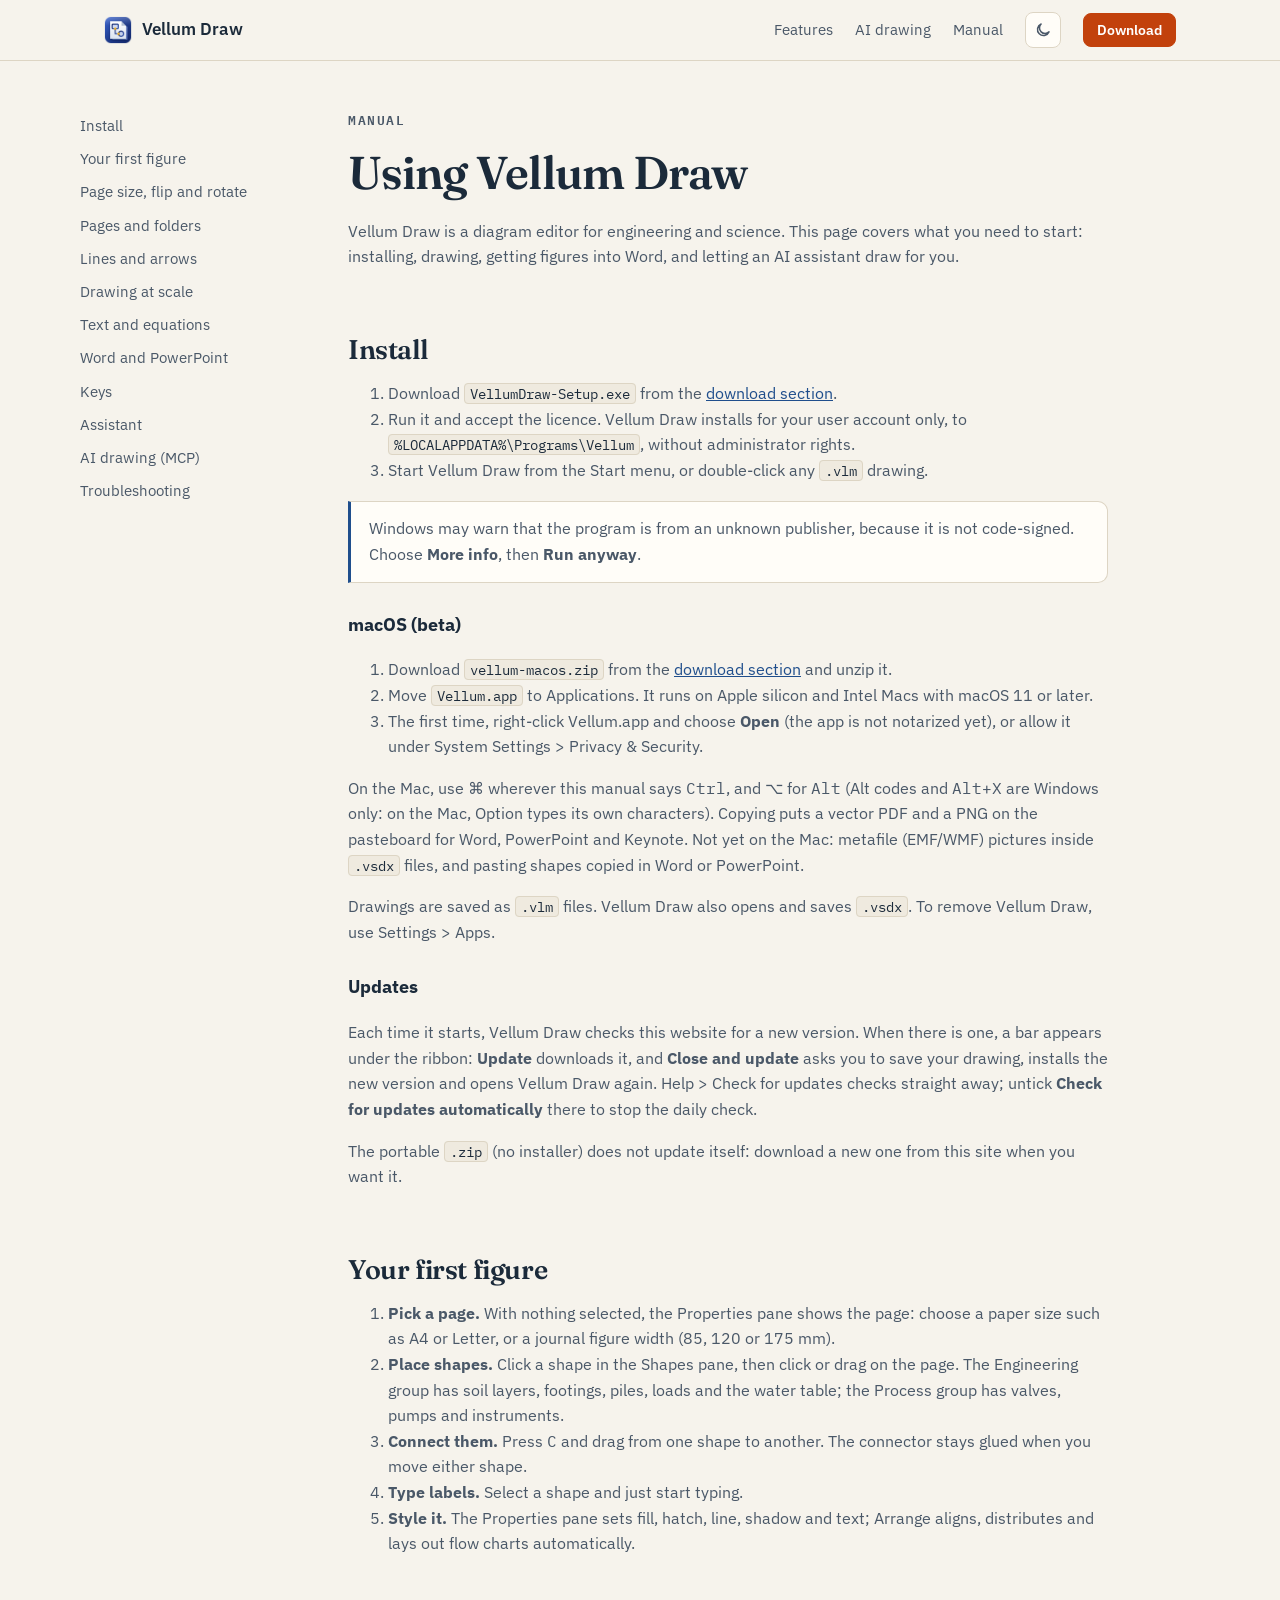
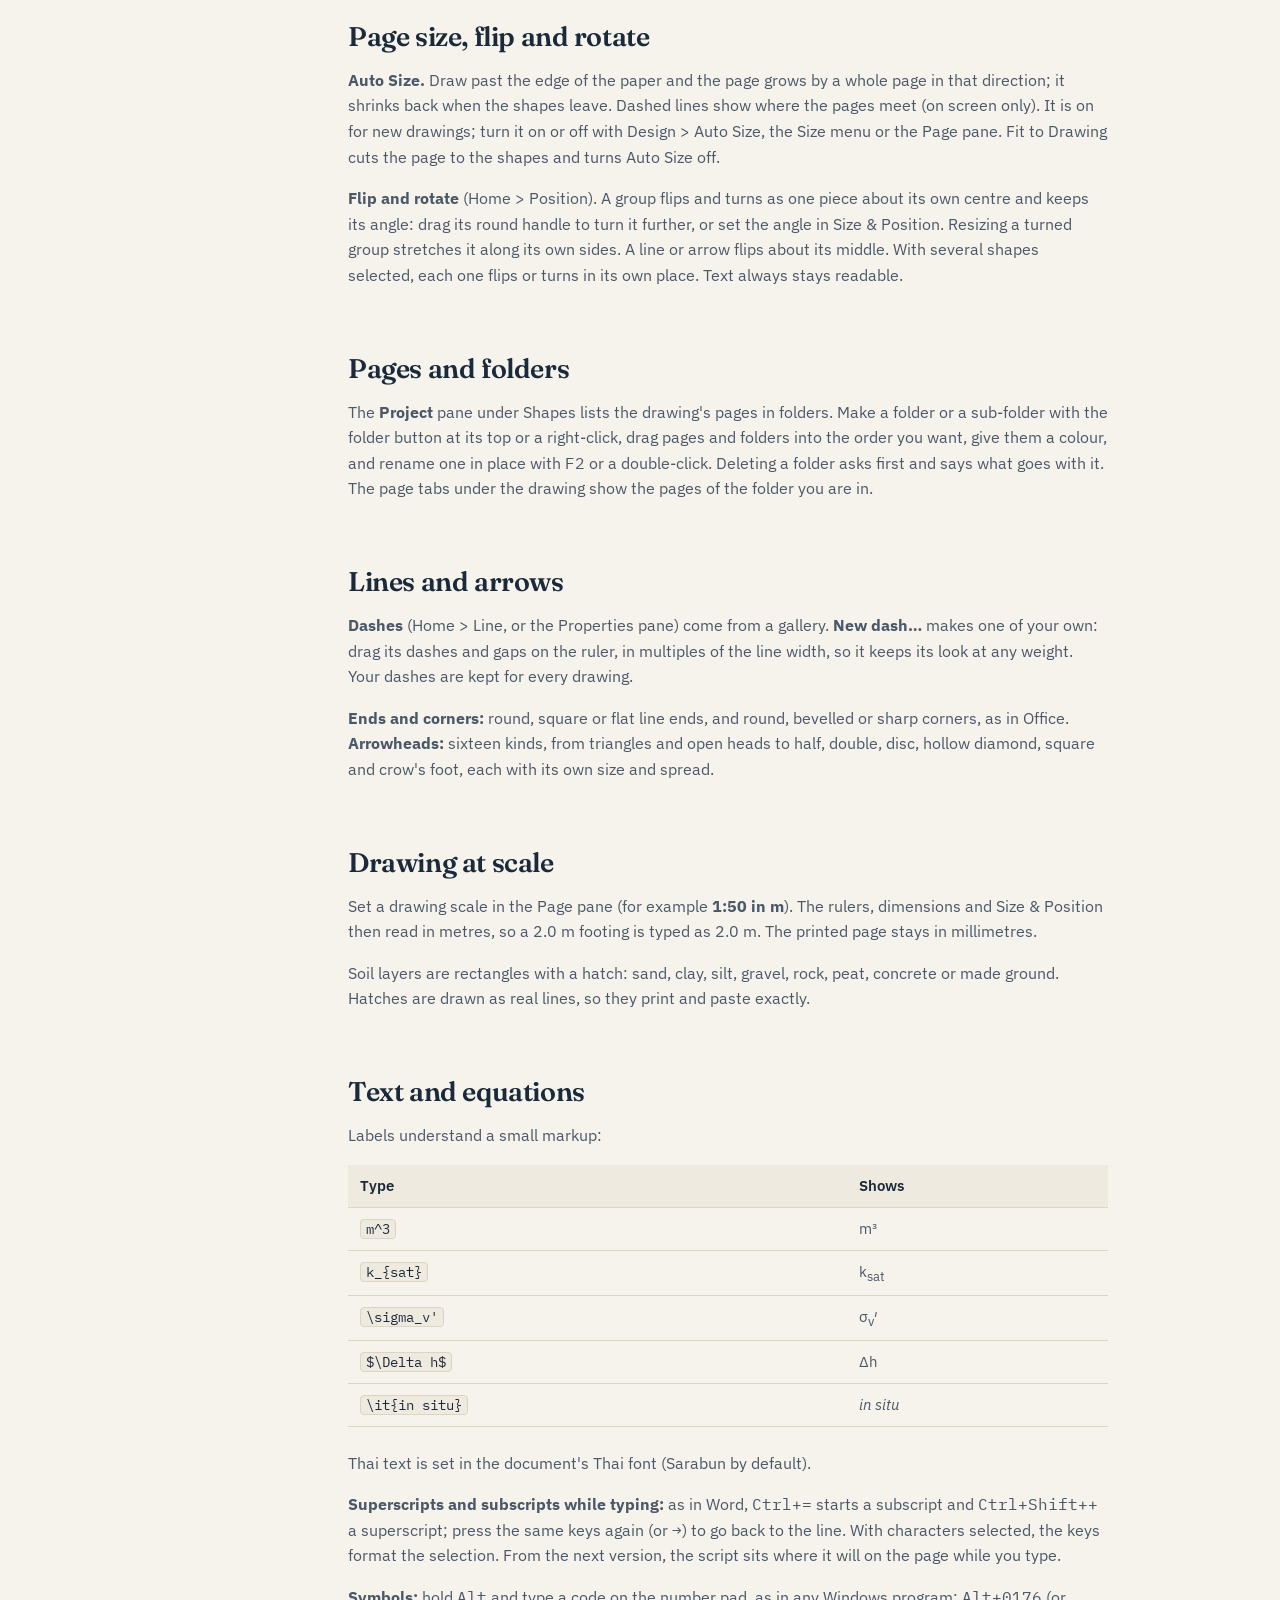
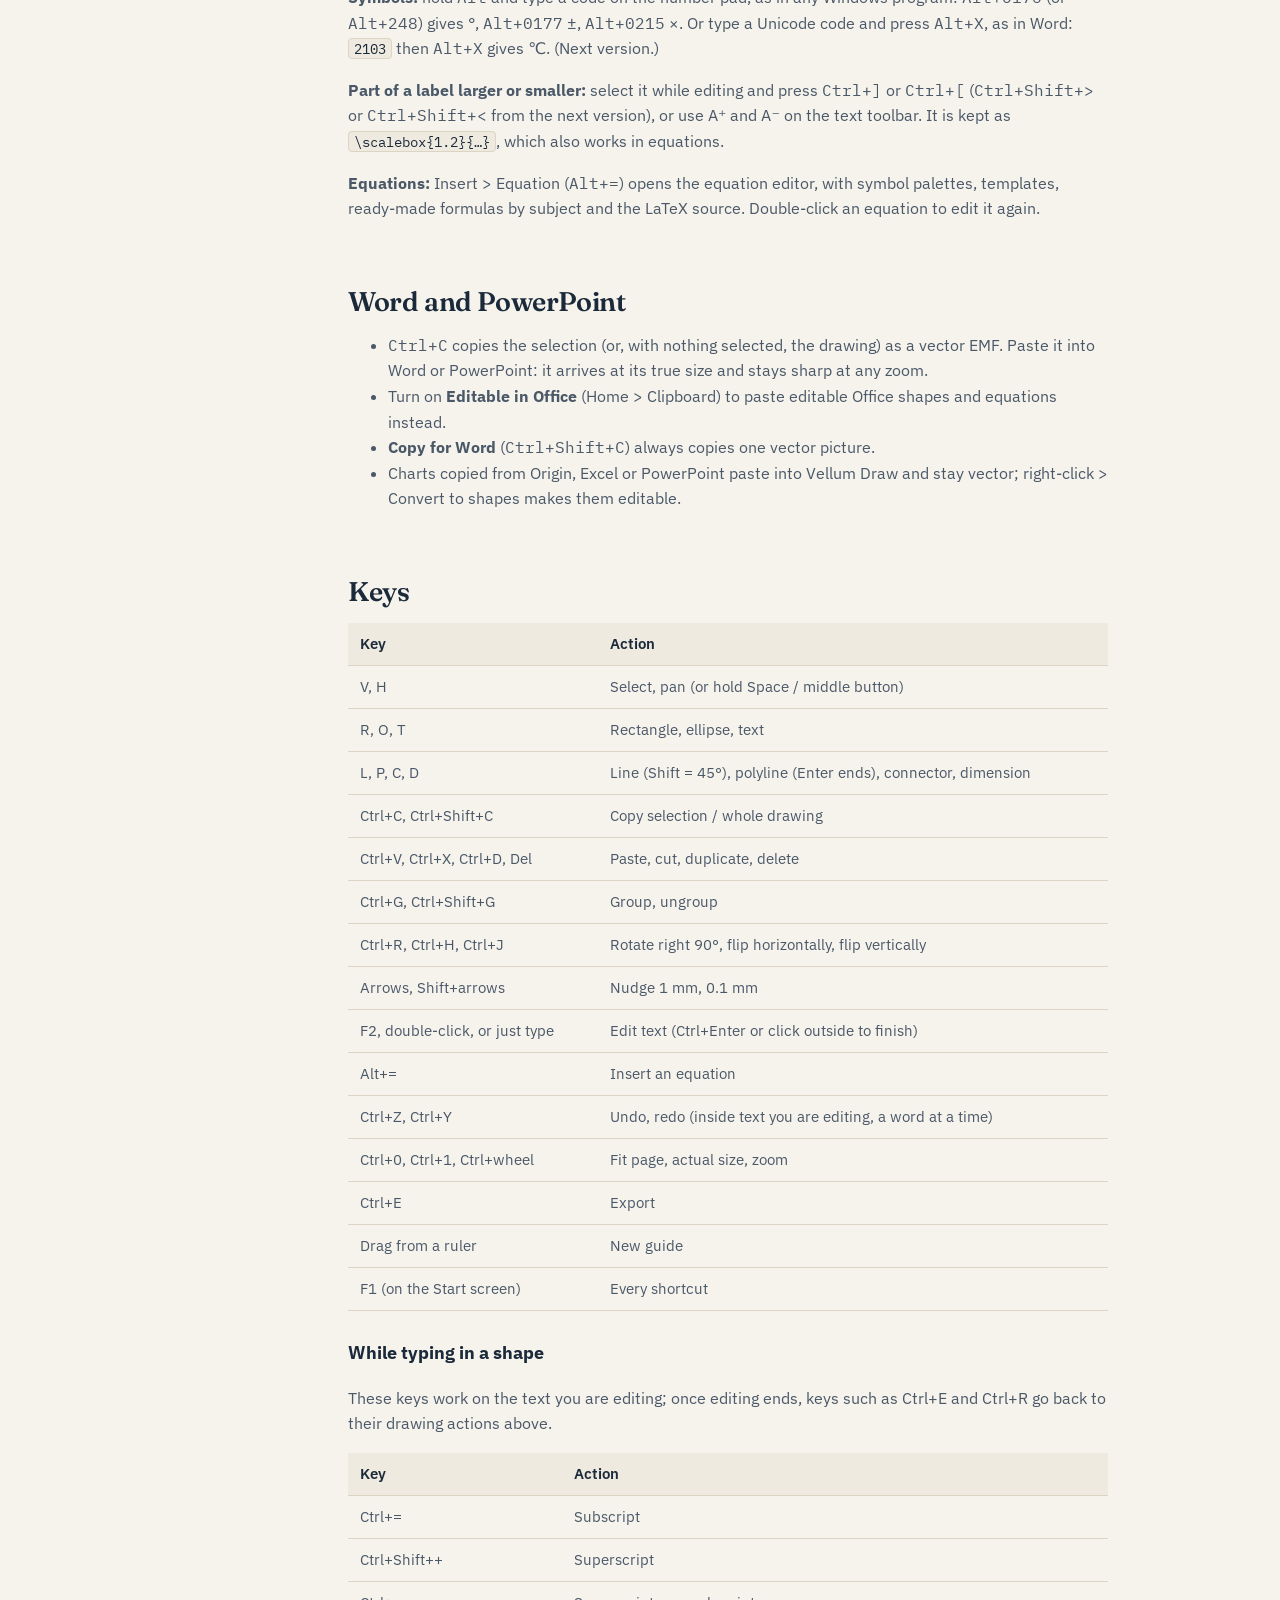
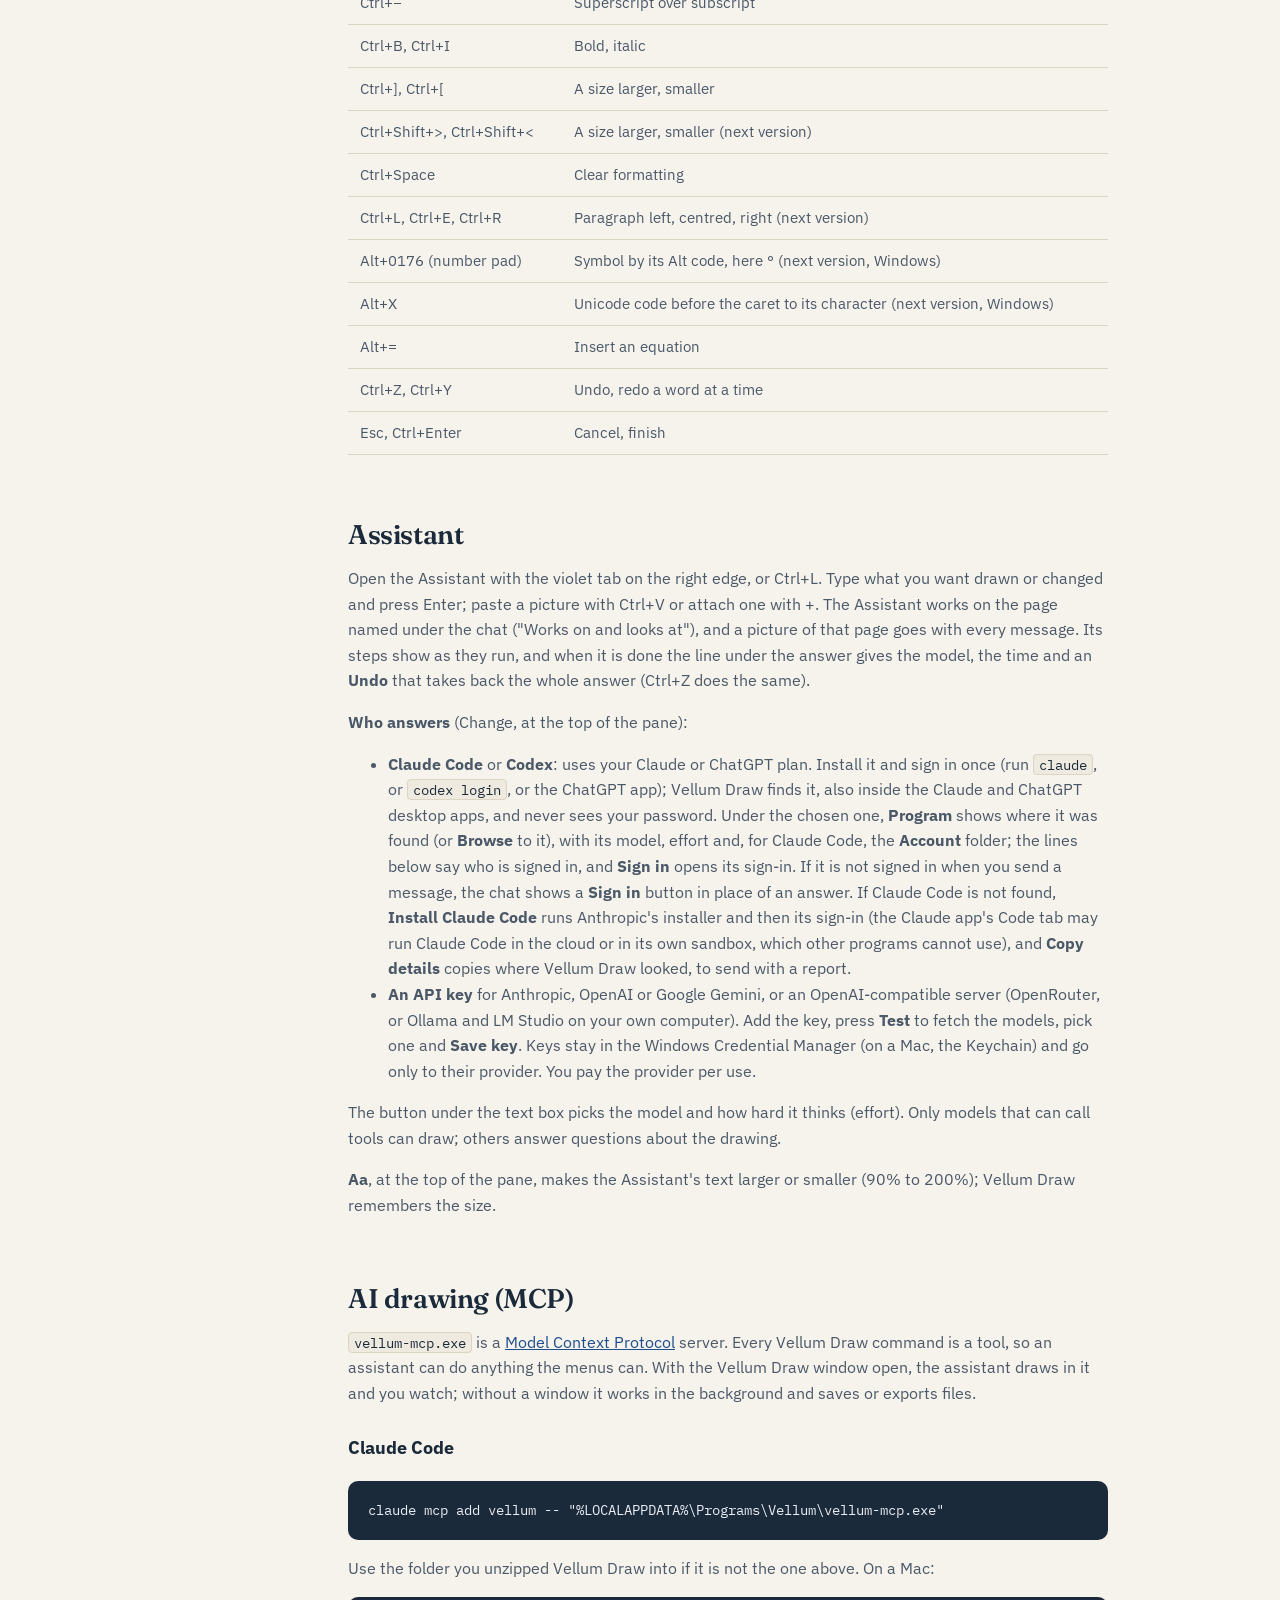
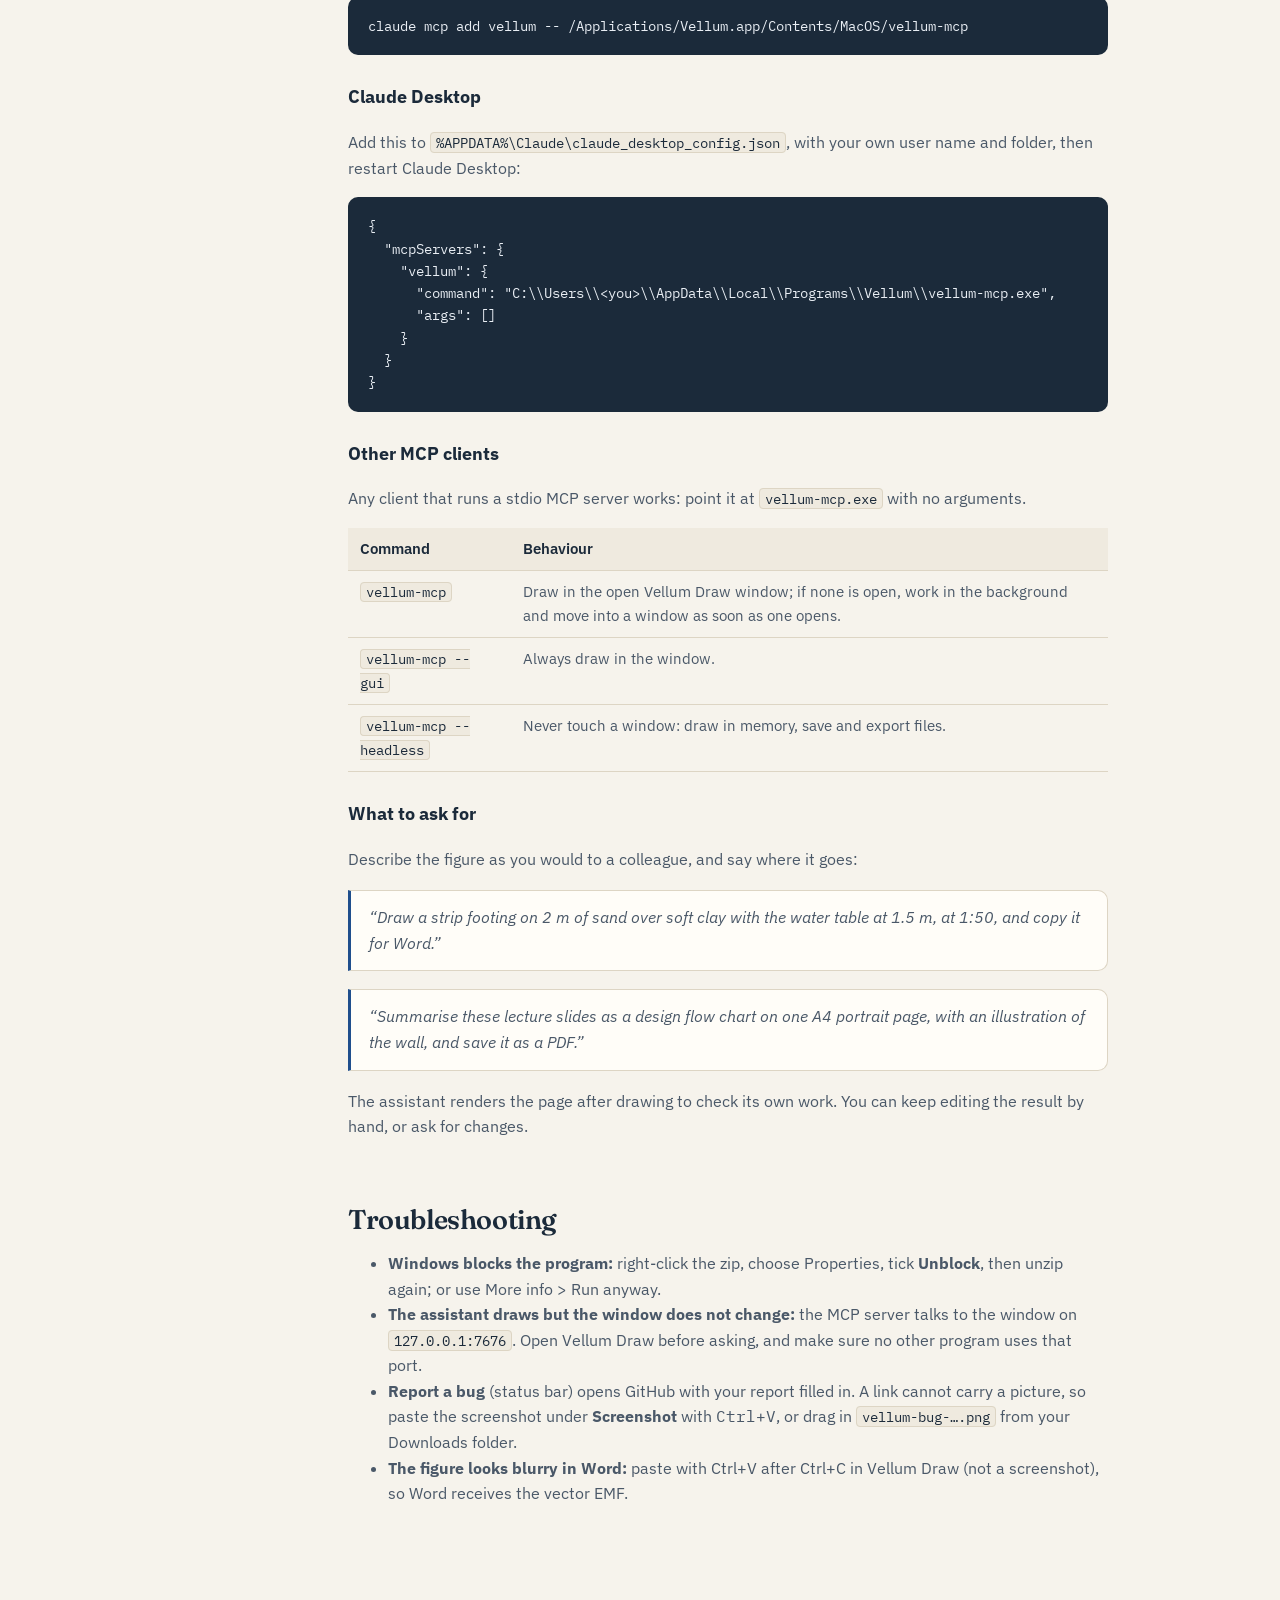
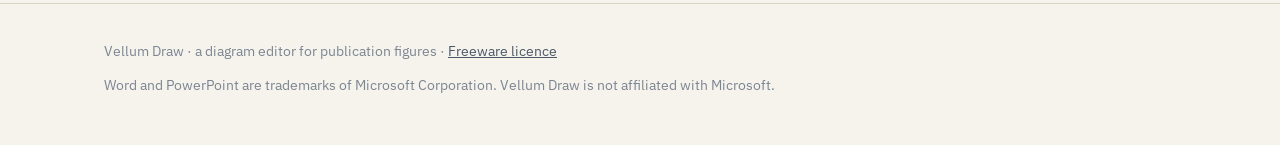
==== commit f2466652: "Manual: keys for typing in a shape (scripts, Alt codes, Alt+X, Word's size and alignment keys)" ====
--- a/manual.html
+++ b/manual.html
@@ -72,7 +72,8 @@
         yet), or allow it under System Settings &gt; Privacy &amp; Security.</li>
     </ol>
     <p>On the Mac, use <kbd>⌘</kbd> wherever this manual says <kbd>Ctrl</kbd>, and <kbd>⌥</kbd>
-      for <kbd>Alt</kbd>. Copying puts a vector PDF and a PNG on the pasteboard for Word,
+      for <kbd>Alt</kbd> (Alt codes and <kbd>Alt</kbd>+<kbd>X</kbd> are Windows only: on the
+      Mac, Option types its own characters). Copying puts a vector PDF and a PNG on the pasteboard for Word,
       PowerPoint and Keynote. Not yet on the Mac: metafile (EMF/WMF) pictures inside
       <code>.vsdx</code> files, and pasting shapes copied in Word or PowerPoint.</p>
     <p>Drawings are saved as <code>.vlm</code> files. Vellum Draw also opens and saves
@@ -148,9 +149,20 @@
       <tr><td><code>\it{in situ}</code></td><td><i>in situ</i></td></tr>
     </table>
     <p>Thai text is set in the document's Thai font (Sarabun by default).</p>
+    <p><b>Superscripts and subscripts while typing:</b> as in Word,
+      <kbd>Ctrl</kbd>+<kbd>=</kbd> starts a subscript and
+      <kbd>Ctrl</kbd>+<kbd>Shift</kbd>+<kbd>+</kbd> a superscript; press the same keys again
+      (or <kbd>→</kbd>) to go back to the line. With characters selected, the keys format the
+      selection. From the next version, the script sits where it will on the page while you type.</p>
+    <p><b>Symbols:</b> hold <kbd>Alt</kbd> and type a code on the number pad, as in any
+      Windows program: <kbd>Alt</kbd>+<kbd>0176</kbd> (or <kbd>Alt</kbd>+<kbd>248</kbd>) gives °,
+      <kbd>Alt</kbd>+<kbd>0177</kbd> ±, <kbd>Alt</kbd>+<kbd>0215</kbd> ×. Or type a Unicode code
+      and press <kbd>Alt</kbd>+<kbd>X</kbd>, as in Word: <code>2103</code> then
+      <kbd>Alt</kbd>+<kbd>X</kbd> gives ℃. (Next version.)</p>
     <p><b>Part of a label larger or smaller:</b> select it while editing and press
-      <kbd>Ctrl</kbd>+<kbd>]</kbd> or <kbd>Ctrl</kbd>+<kbd>[</kbd>, or use A⁺ and A⁻ on the
-      text toolbar. It is kept as <code>\scalebox{1.2}{…}</code>, which also works in
+      <kbd>Ctrl</kbd>+<kbd>]</kbd> or <kbd>Ctrl</kbd>+<kbd>[</kbd>
+      (<kbd>Ctrl</kbd>+<kbd>Shift</kbd>+<kbd>&gt;</kbd> or <kbd>Ctrl</kbd>+<kbd>Shift</kbd>+<kbd>&lt;</kbd>
+      from the next version), or use A⁺ and A⁻ on the text toolbar. It is kept as <code>\scalebox{1.2}{…}</code>, which also works in
       equations.</p>
     <p><b>Equations:</b> Insert &gt; Equation (<kbd>Alt</kbd>+<kbd>=</kbd>) opens the
       equation editor, with symbol palettes, templates, ready-made formulas by subject and the
@@ -183,11 +195,29 @@
       <tr><td>F2, double-click, or just type</td><td>Edit text (Ctrl+Enter or click outside to finish)</td></tr>
       <tr><td>Alt+=</td><td>Insert an equation</td></tr>
       <tr><td>Ctrl+Z, Ctrl+Y</td><td>Undo, redo (inside text you are editing, a word at a time)</td></tr>
-      <tr><td>Ctrl+], Ctrl+[</td><td>Selected text a size larger, smaller</td></tr>
       <tr><td>Ctrl+0, Ctrl+1, Ctrl+wheel</td><td>Fit page, actual size, zoom</td></tr>
       <tr><td>Ctrl+E</td><td>Export</td></tr>
       <tr><td>Drag from a ruler</td><td>New guide</td></tr>
       <tr><td>F1 (on the Start screen)</td><td>Every shortcut</td></tr>
+    </table>
+    <h3>While typing in a shape</h3>
+    <p>These keys work on the text you are editing; once editing ends, keys such as Ctrl+E and
+      Ctrl+R go back to their drawing actions above.</p>
+    <table>
+      <tr><th>Key</th><th>Action</th></tr>
+      <tr><td>Ctrl+=</td><td>Subscript</td></tr>
+      <tr><td>Ctrl+Shift++</td><td>Superscript</td></tr>
+      <tr><td>Ctrl+−</td><td>Superscript over subscript</td></tr>
+      <tr><td>Ctrl+B, Ctrl+I</td><td>Bold, italic</td></tr>
+      <tr><td>Ctrl+], Ctrl+[</td><td>A size larger, smaller</td></tr>
+      <tr><td>Ctrl+Shift+&gt;, Ctrl+Shift+&lt;</td><td>A size larger, smaller (next version)</td></tr>
+      <tr><td>Ctrl+Space</td><td>Clear formatting</td></tr>
+      <tr><td>Ctrl+L, Ctrl+E, Ctrl+R</td><td>Paragraph left, centred, right (next version)</td></tr>
+      <tr><td>Alt+0176 (number pad)</td><td>Symbol by its Alt code, here ° (next version, Windows)</td></tr>
+      <tr><td>Alt+X</td><td>Unicode code before the caret to its character (next version, Windows)</td></tr>
+      <tr><td>Alt+=</td><td>Insert an equation</td></tr>
+      <tr><td>Ctrl+Z, Ctrl+Y</td><td>Undo, redo a word at a time</td></tr>
+      <tr><td>Esc, Ctrl+Enter</td><td>Cancel, finish</td></tr>
     </table>
 
     <h2 id="assistant">Assistant</h2>
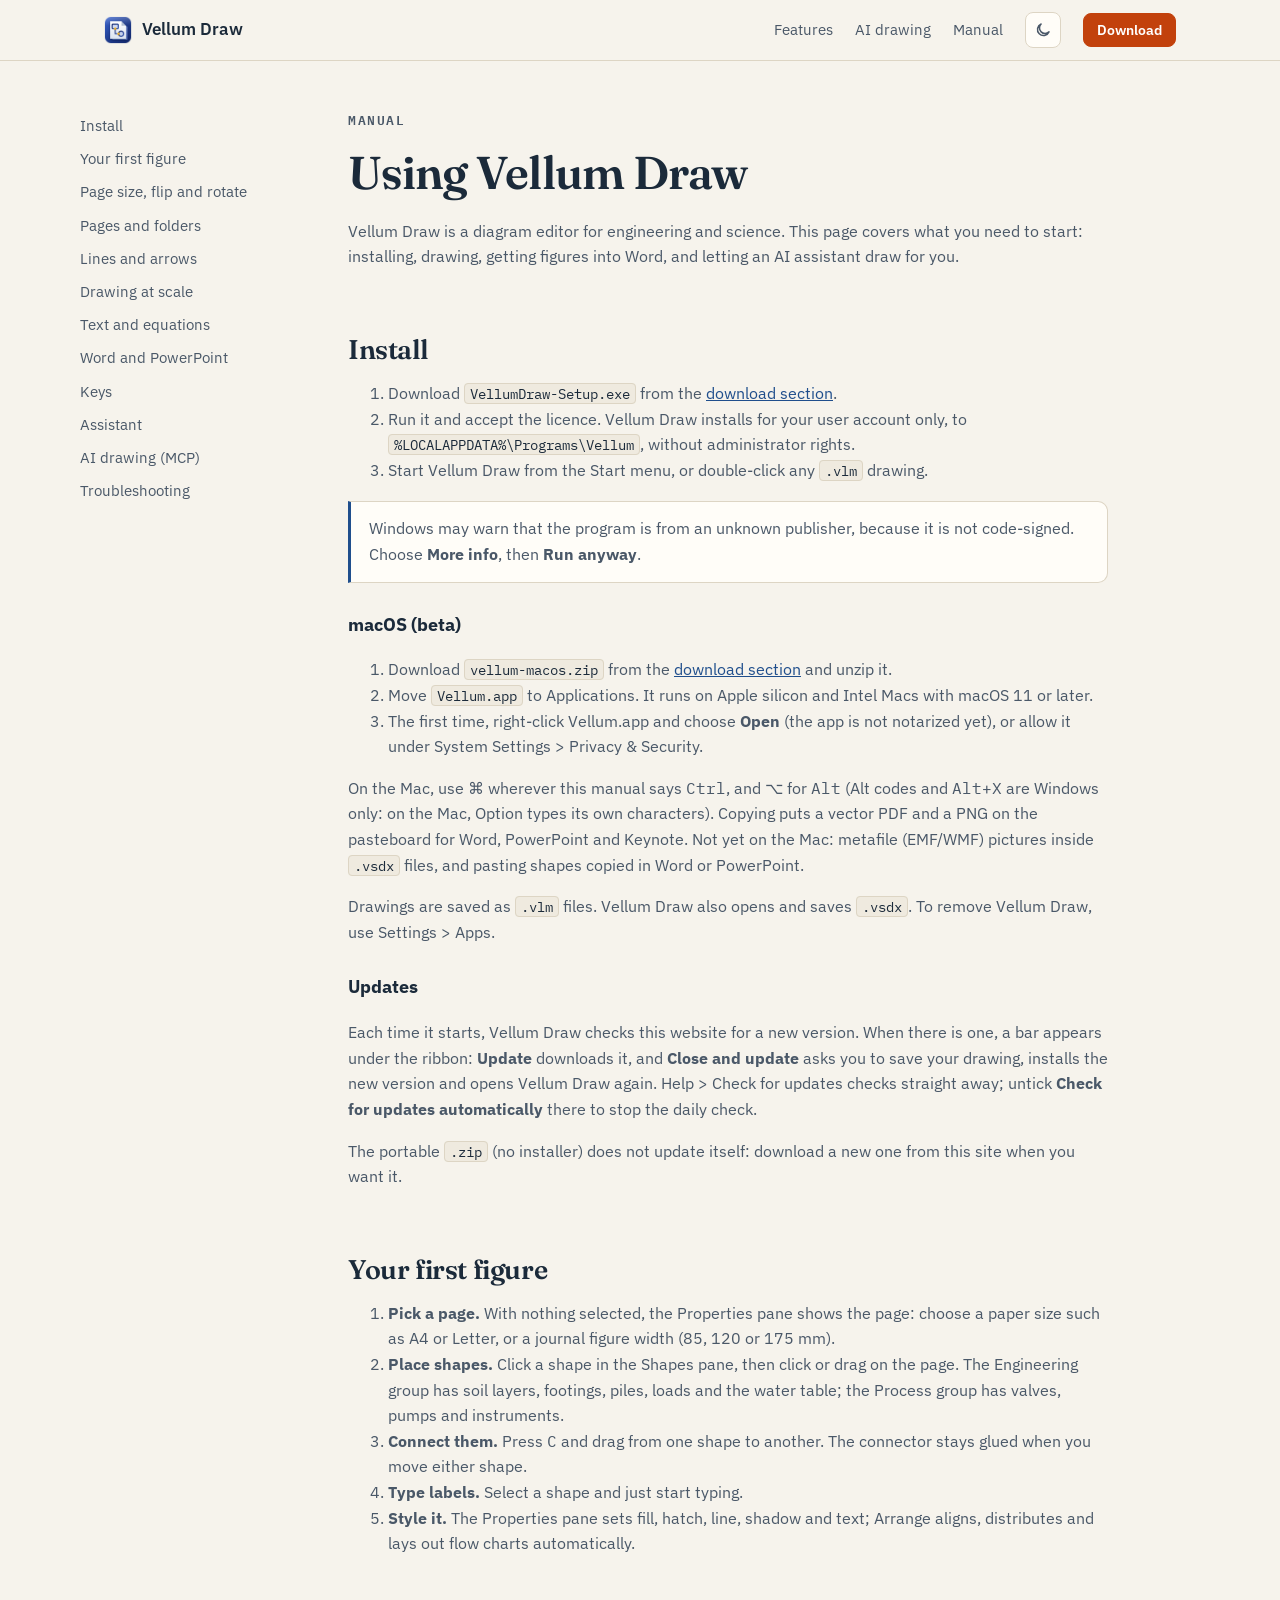
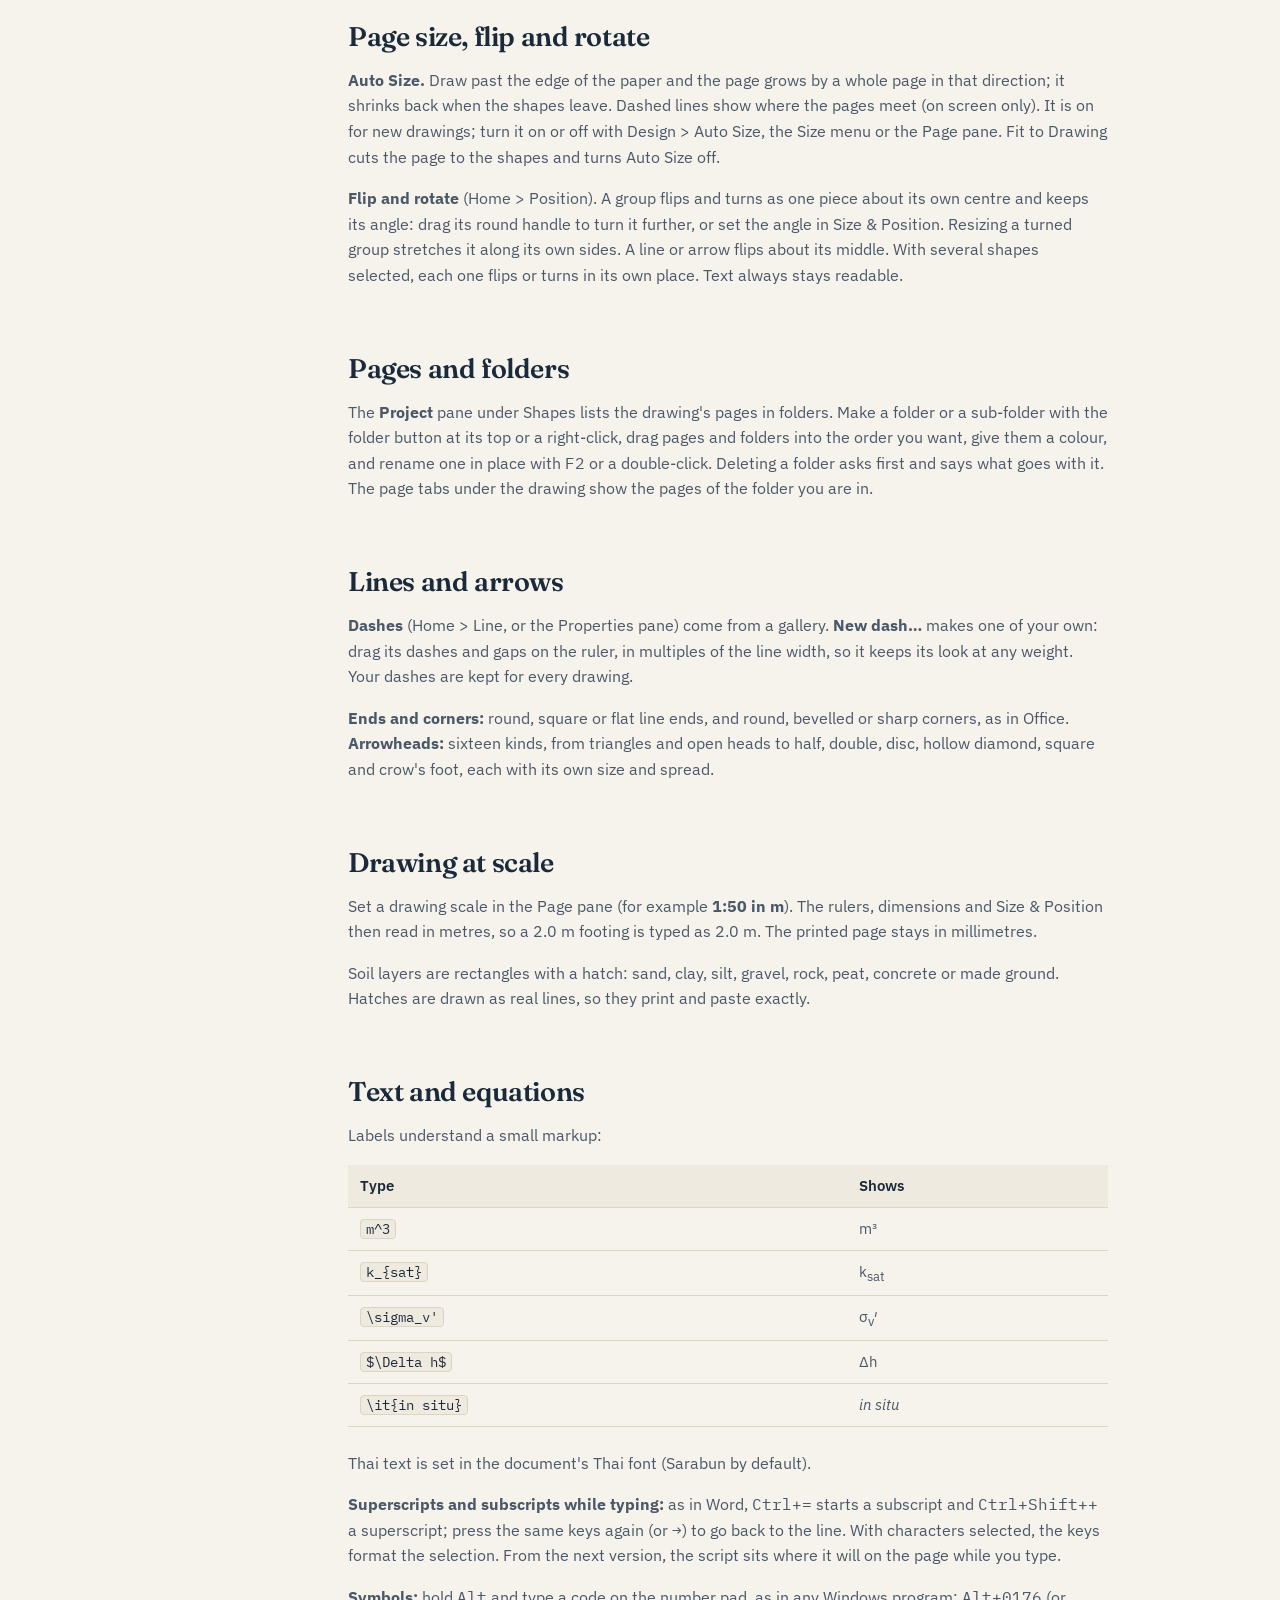
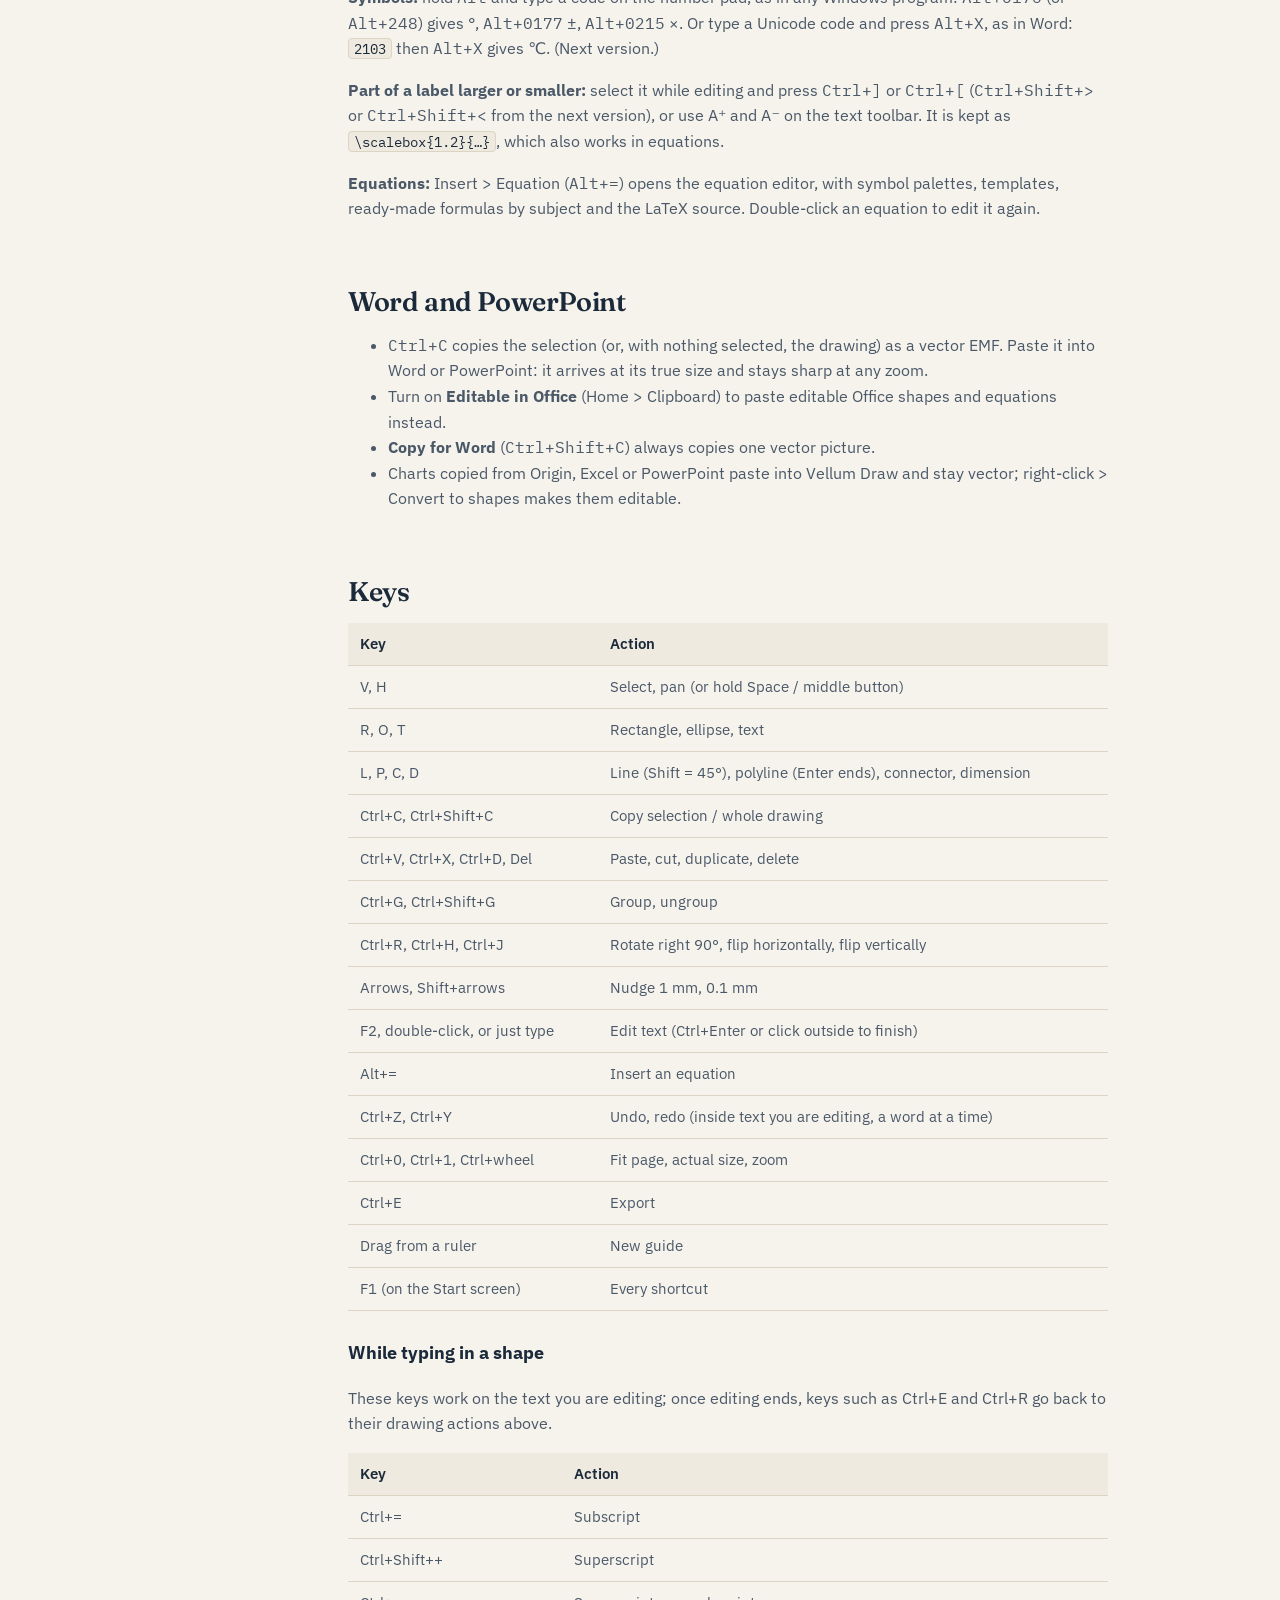
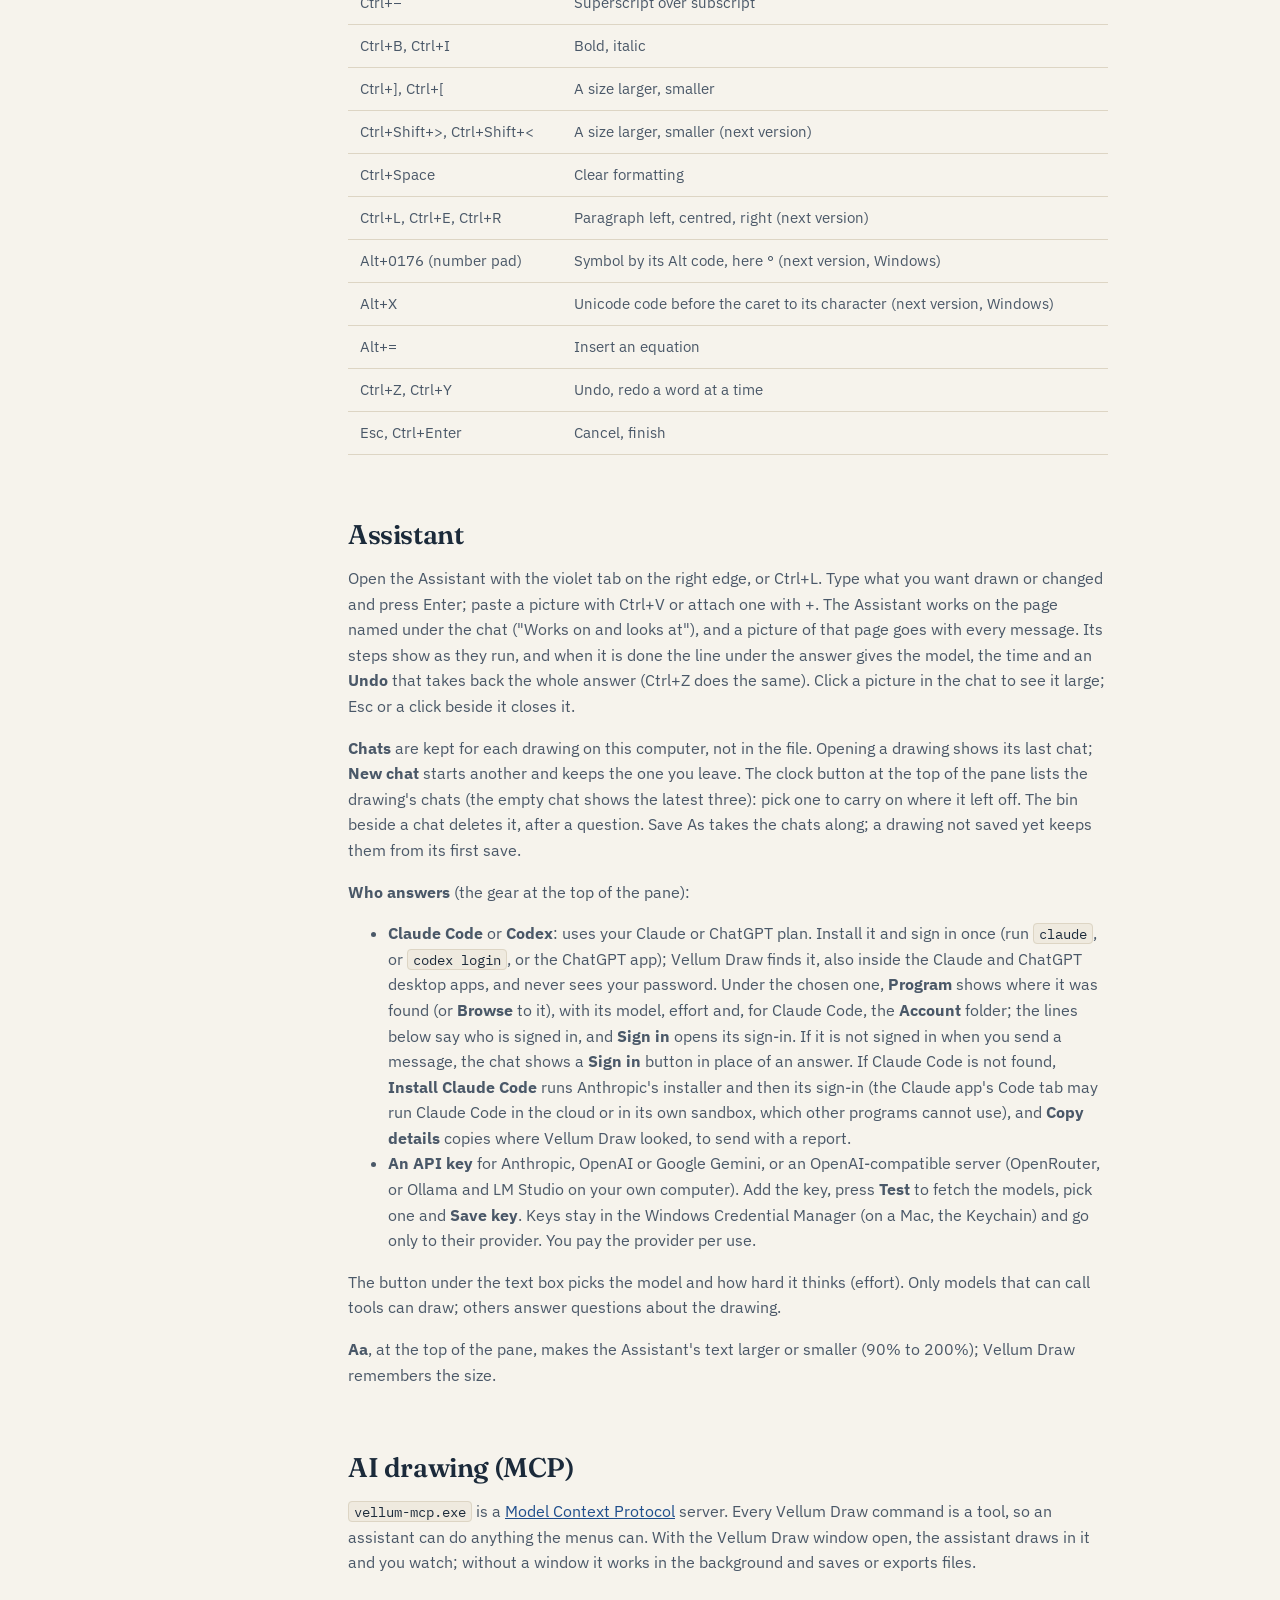
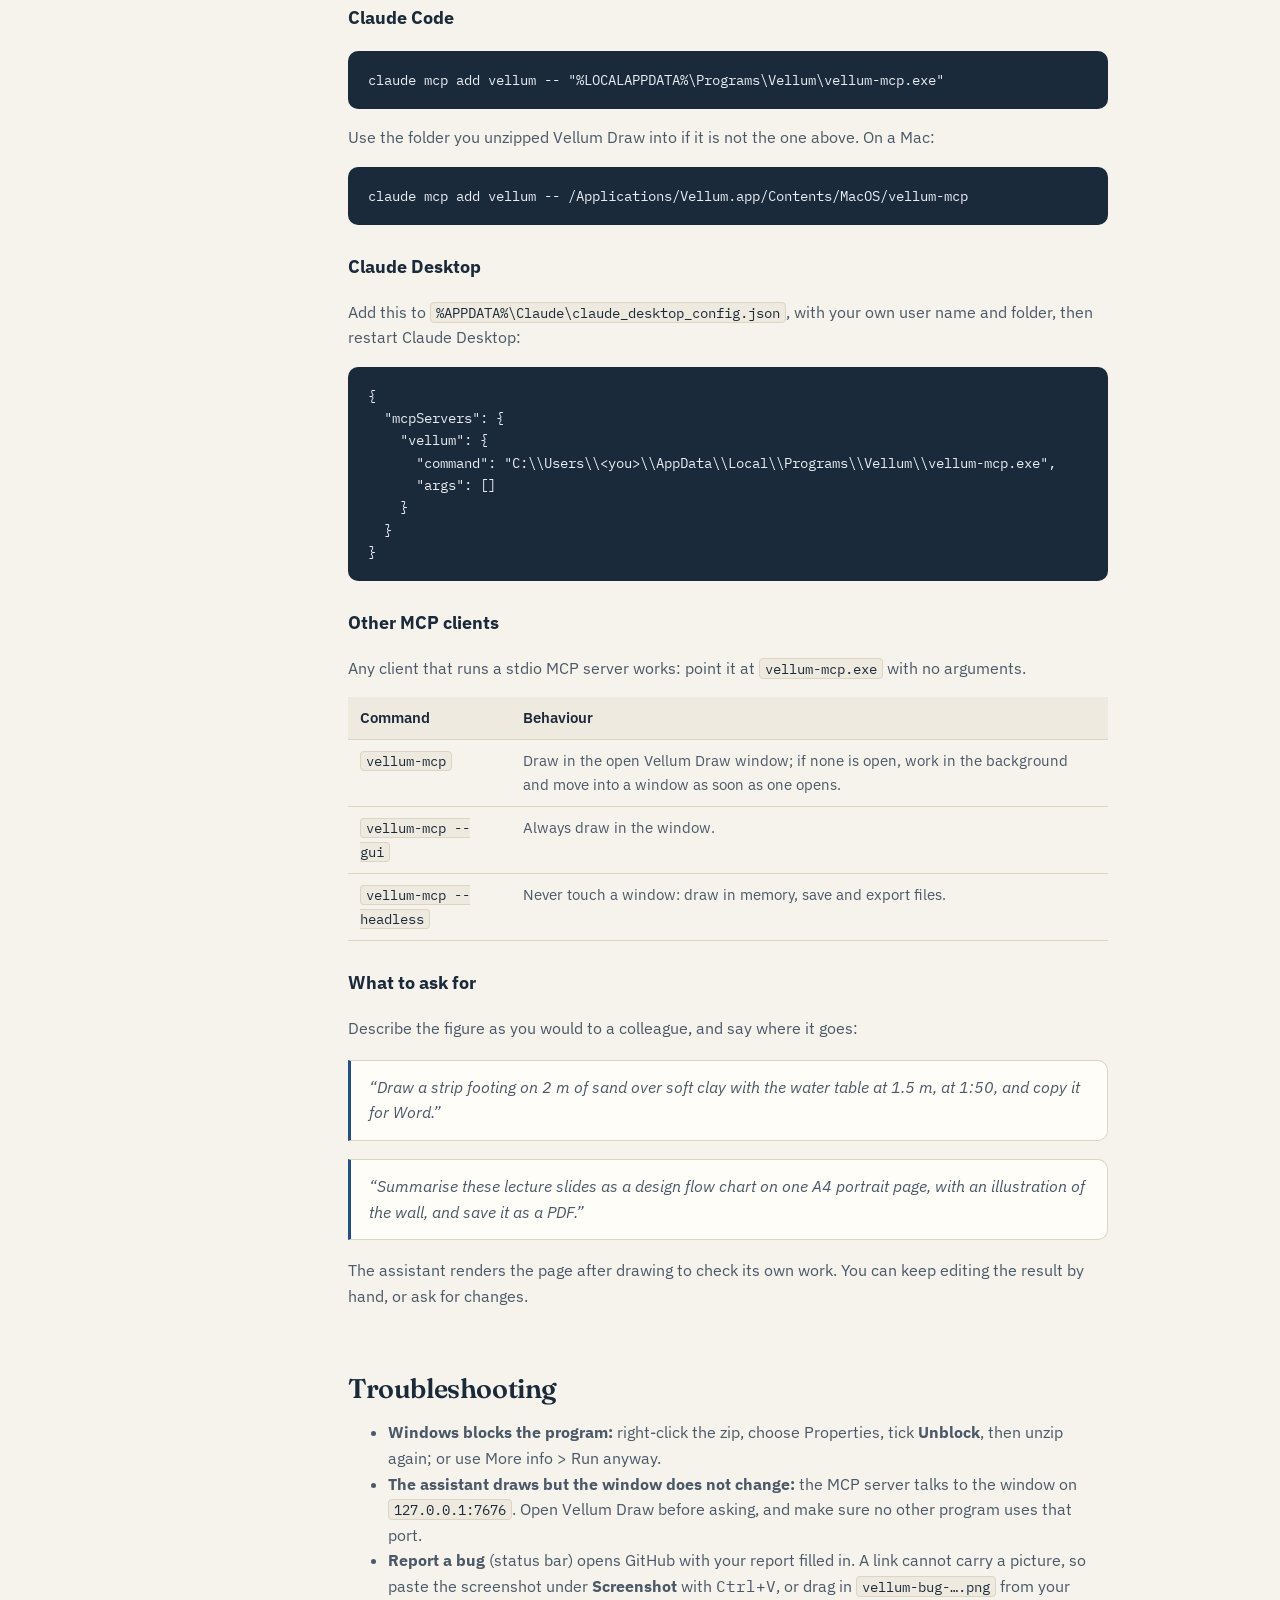
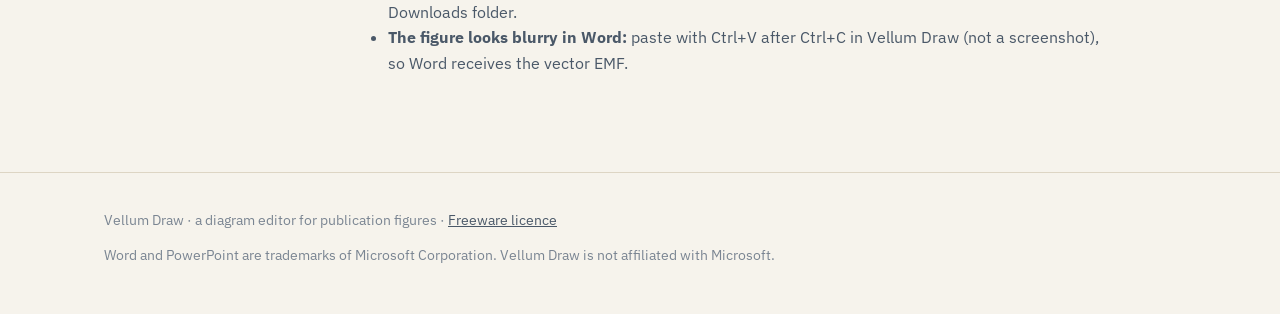
==== commit 2aeb0db0: "Site: Windows 0.3.7; manual: chats kept per drawing, pictures open large, the gear" ====
--- a/manual.html
+++ b/manual.html
@@ -226,8 +226,15 @@
       Assistant works on the page named under the chat ("Works on and looks at"), and a picture
       of that page goes with every message. Its steps show as they run, and when it is done the
       line under the answer gives the model, the time and an <b>Undo</b> that takes back the
-      whole answer (Ctrl+Z does the same).</p>
-    <p><b>Who answers</b> (Change, at the top of the pane):</p>
+      whole answer (Ctrl+Z does the same). Click a picture in the chat to see it large; Esc or a
+      click beside it closes it.</p>
+    <p><b>Chats</b> are kept for each drawing on this computer, not in the file. Opening a drawing
+      shows its last chat; <b>New chat</b> starts another and keeps the one you leave. The clock
+      button at the top of the pane lists the drawing's chats (the empty chat shows the latest
+      three): pick one to carry on where it left off. The bin beside a chat deletes it, after a
+      question. Save As takes the chats along; a drawing not saved yet keeps them from its first
+      save.</p>
+    <p><b>Who answers</b> (the gear at the top of the pane):</p>
     <ul>
       <li><b>Claude Code</b> or <b>Codex</b>: uses your Claude or ChatGPT plan. Install it and sign
         in once (run <code>claude</code>, or <code>codex login</code>, or the ChatGPT app); Vellum
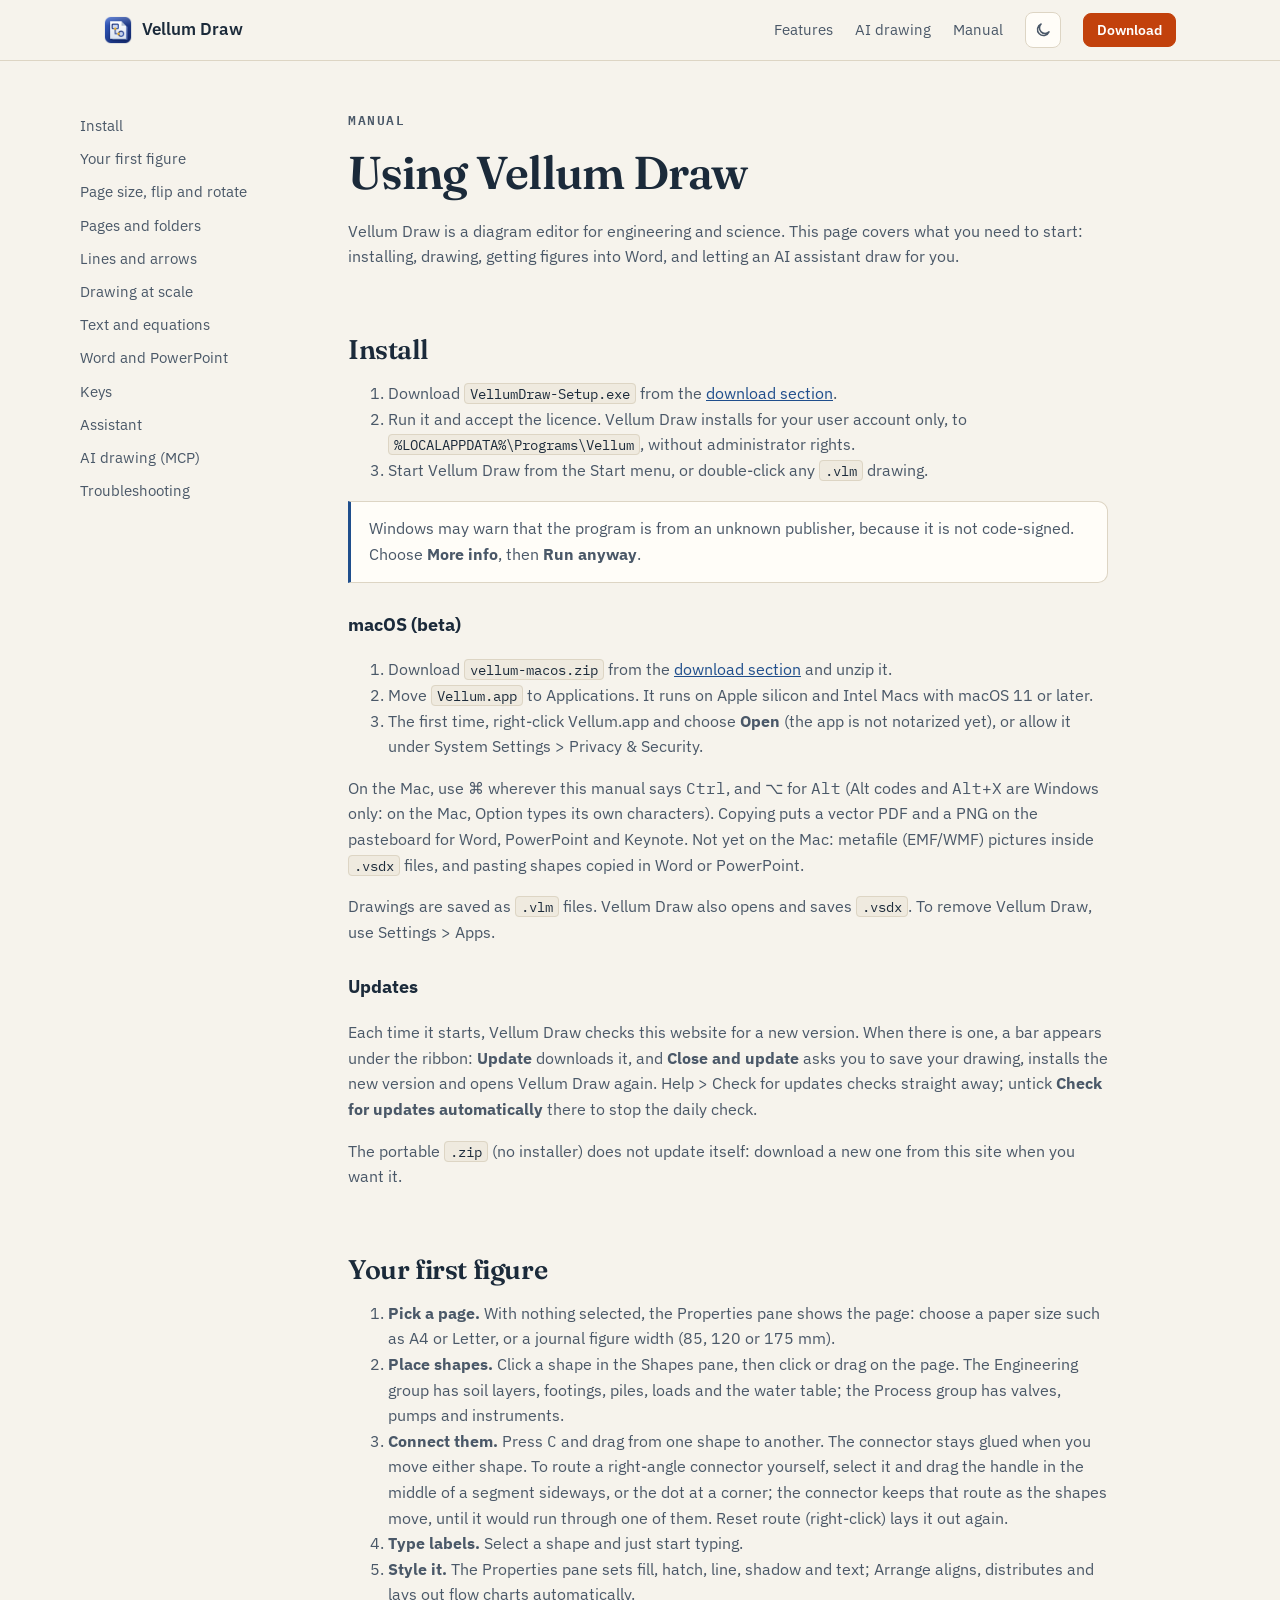
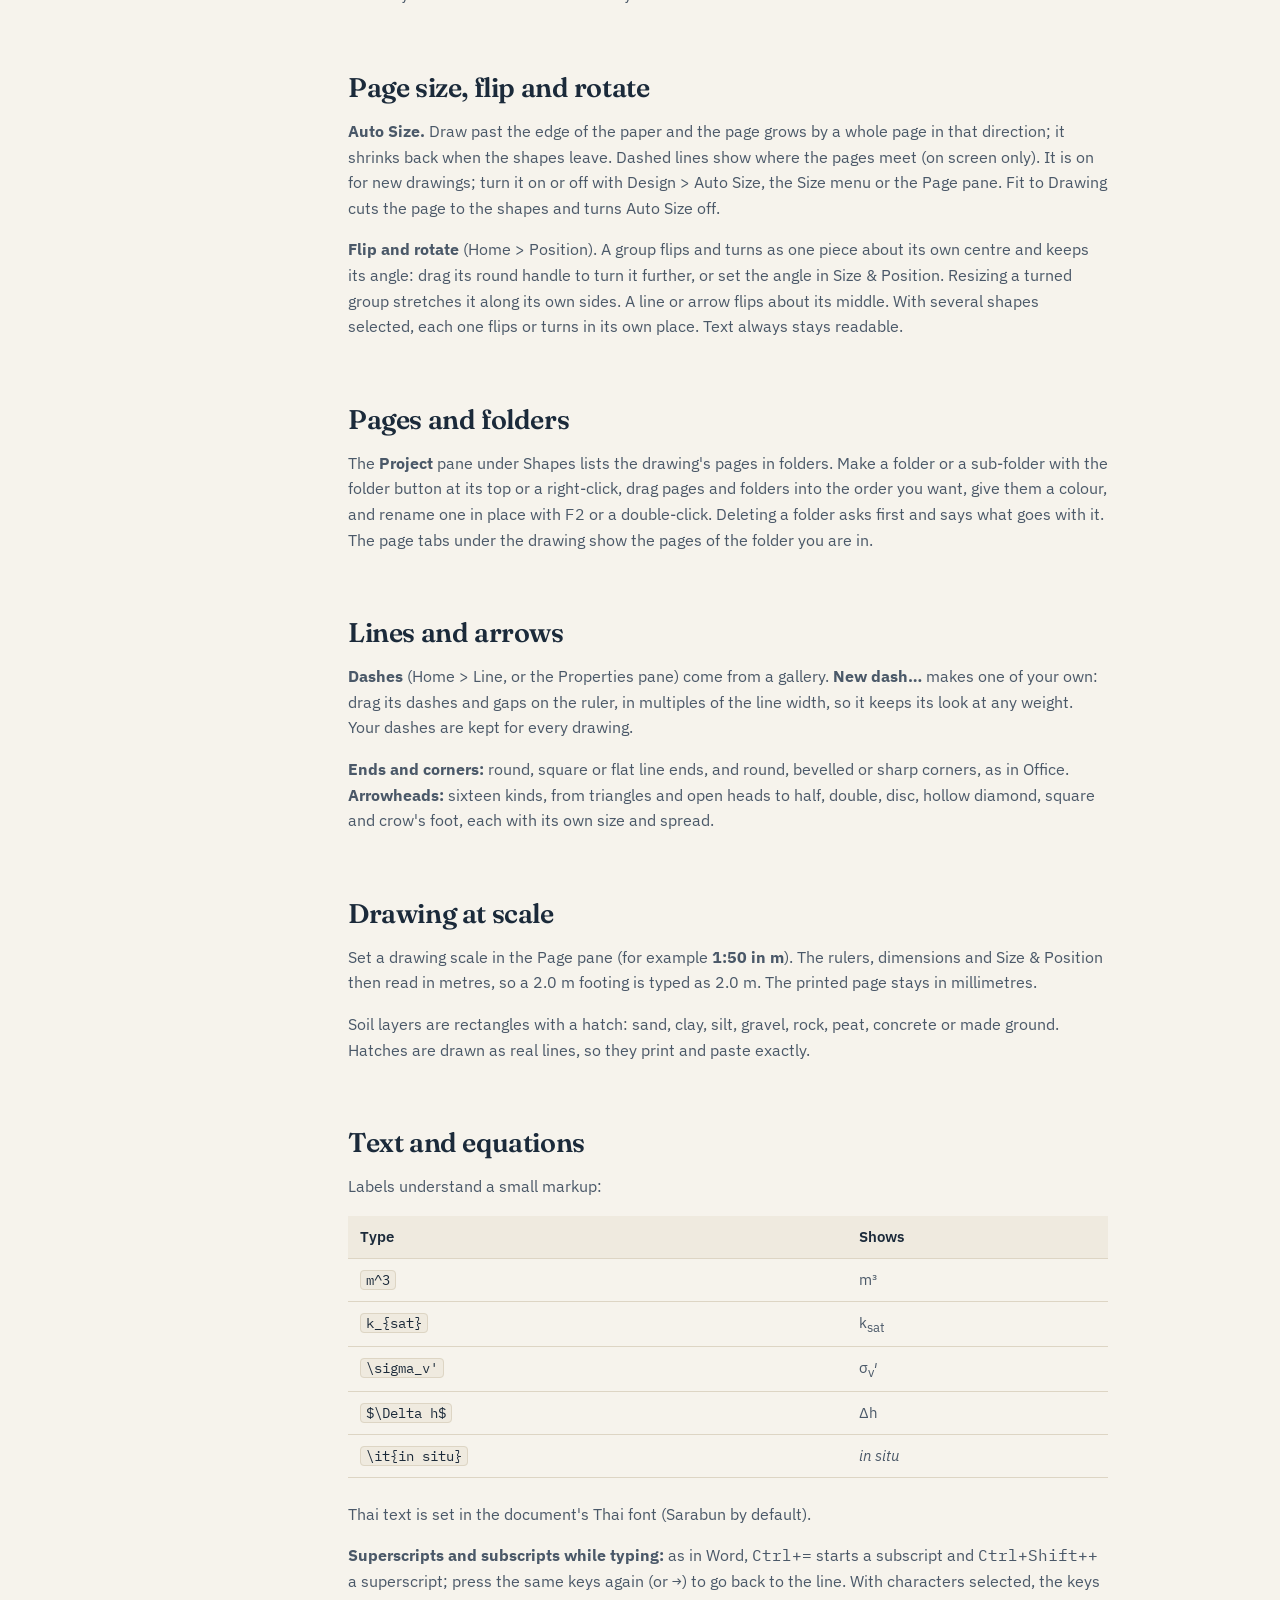
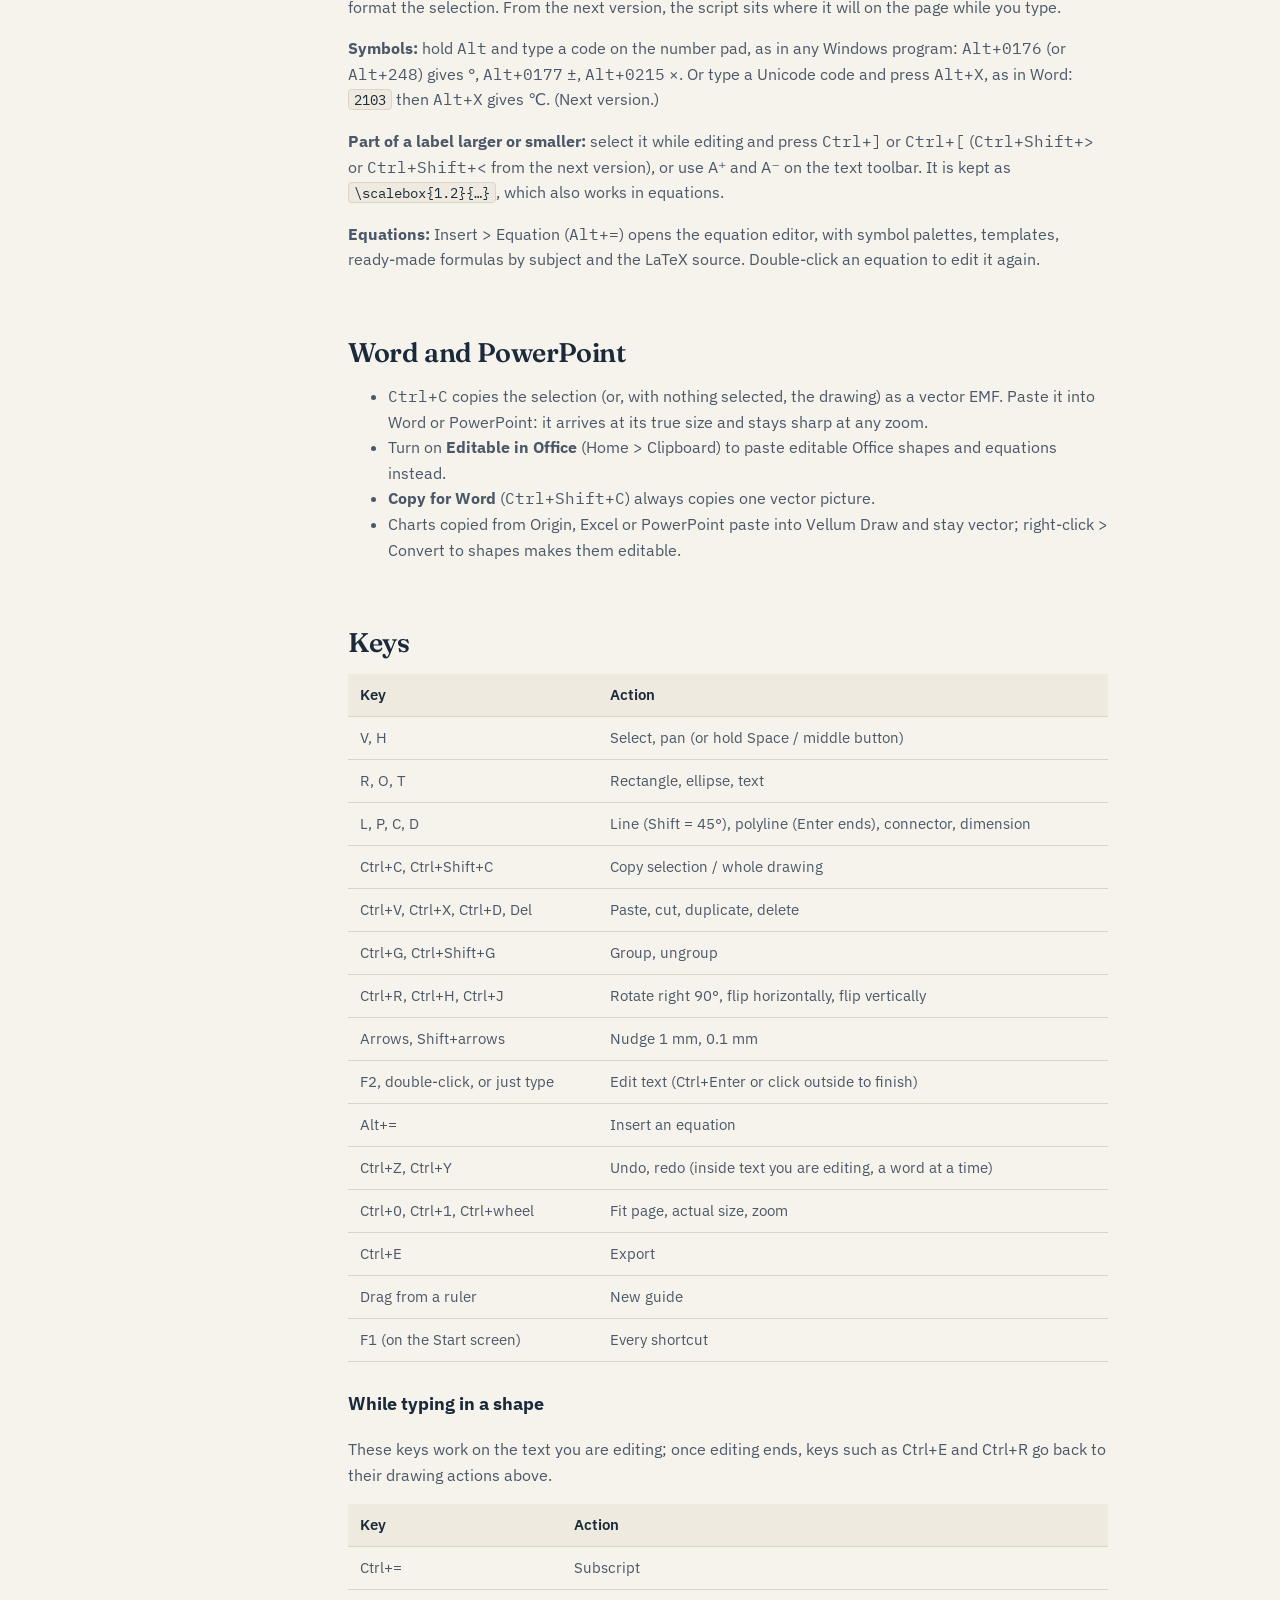
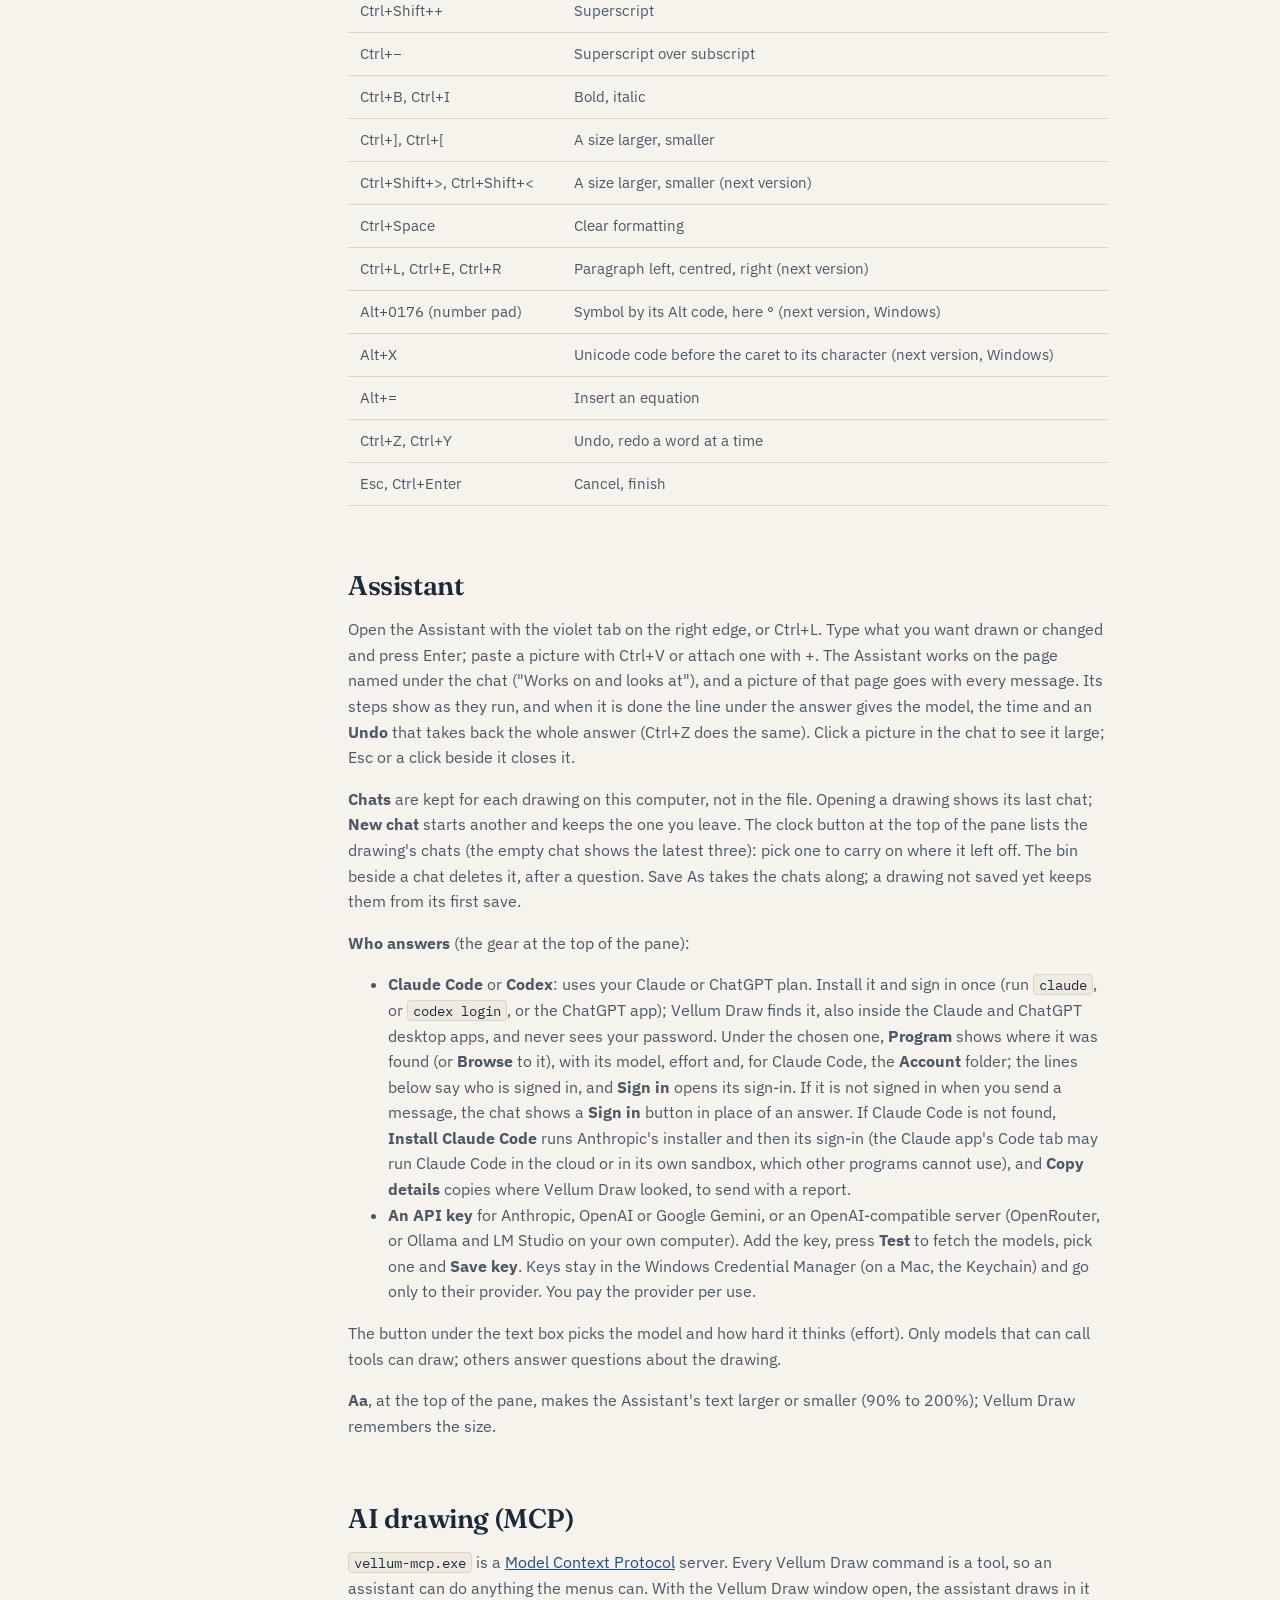
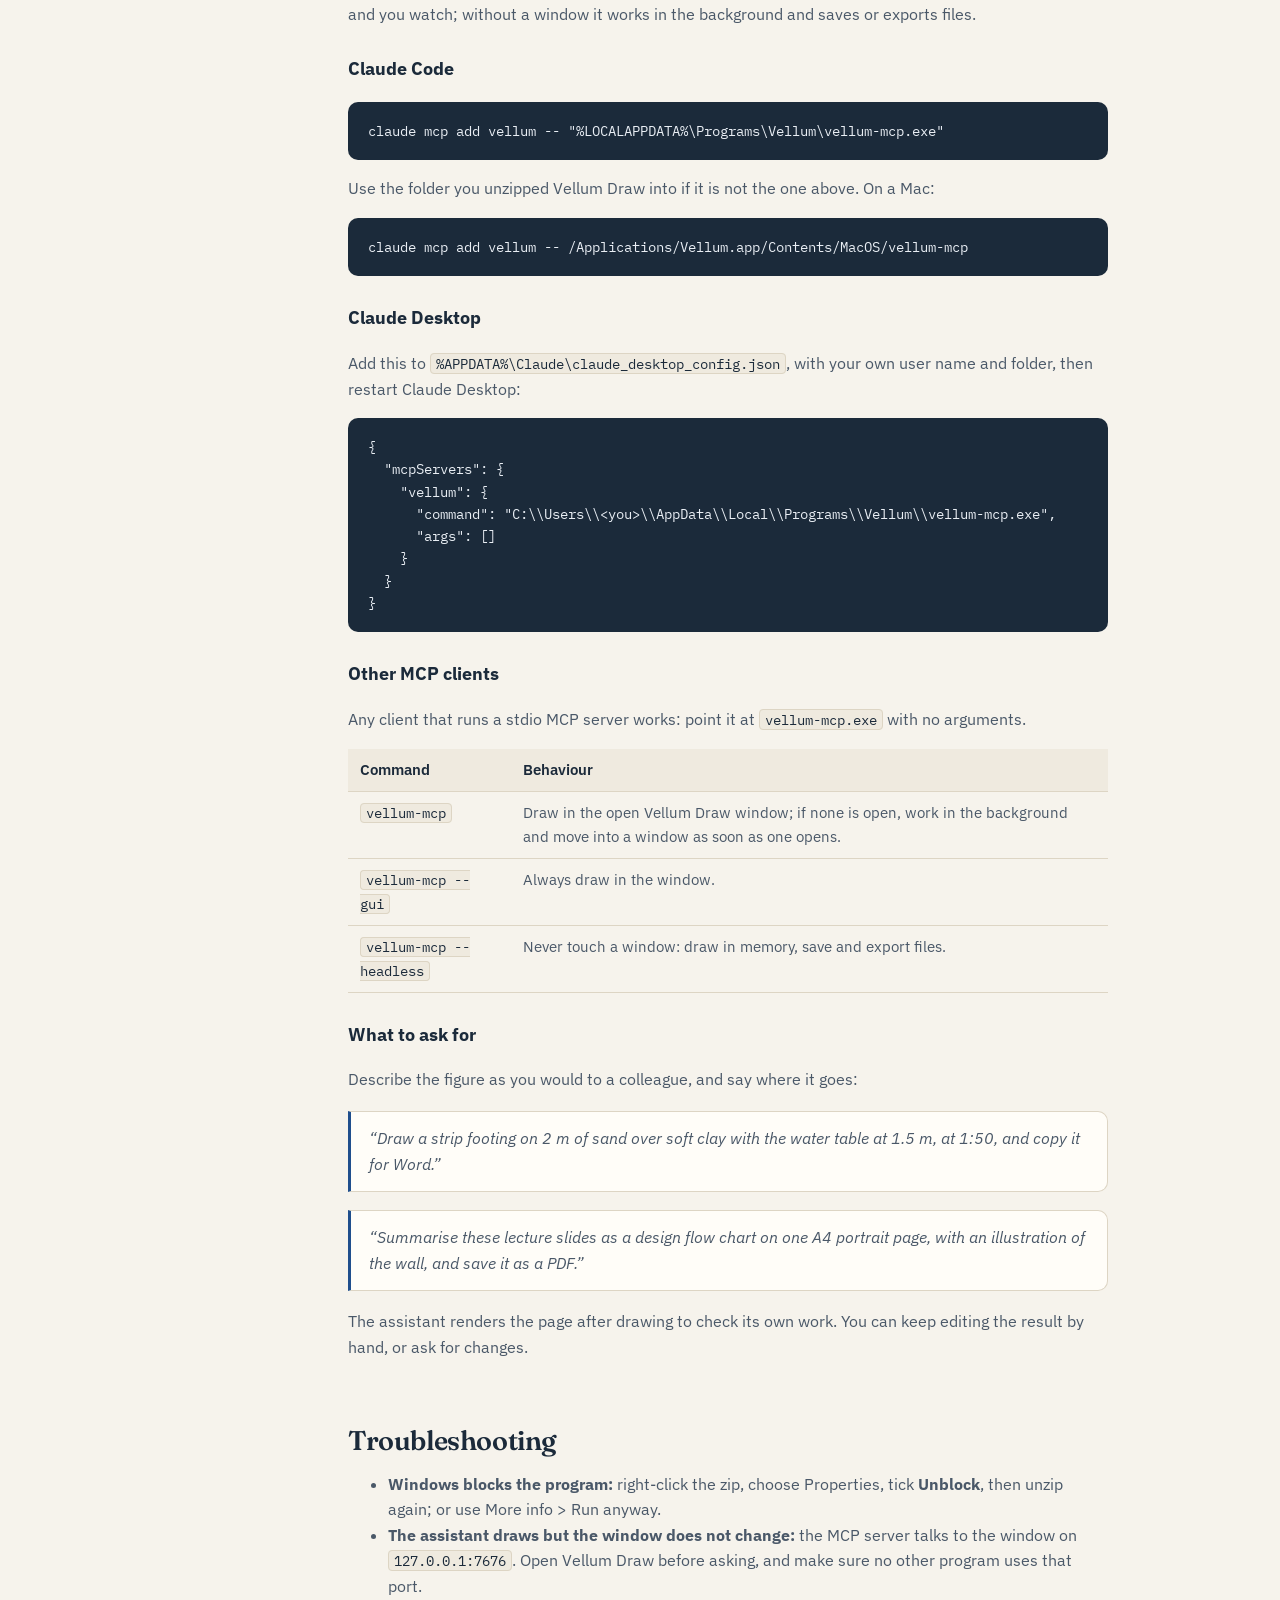
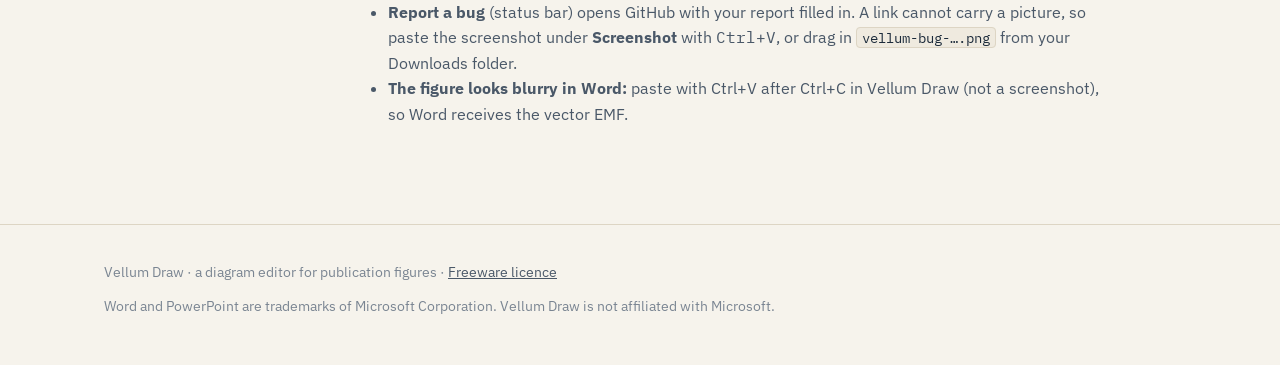
==== commit 4fcaf02a: "Site: Windows 0.3.8; manual: route a connector by hand" ====
--- a/manual.html
+++ b/manual.html
@@ -96,7 +96,10 @@
         page. The Engineering group has soil layers, footings, piles, loads and the water
         table; the Process group has valves, pumps and instruments.</li>
       <li><b>Connect them.</b> Press <kbd>C</kbd> and drag from one shape to another. The
-        connector stays glued when you move either shape.</li>
+        connector stays glued when you move either shape. To route a right-angle connector
+        yourself, select it and drag the handle in the middle of a segment sideways, or the
+        dot at a corner; the connector keeps that route as the shapes move, until it would run
+        through one of them. Reset route (right-click) lays it out again.</li>
       <li><b>Type labels.</b> Select a shape and just start typing.</li>
       <li><b>Style it.</b> The Properties pane sets fill, hatch, line, shadow and text; Arrange
         aligns, distributes and lays out flow charts automatically.</li>
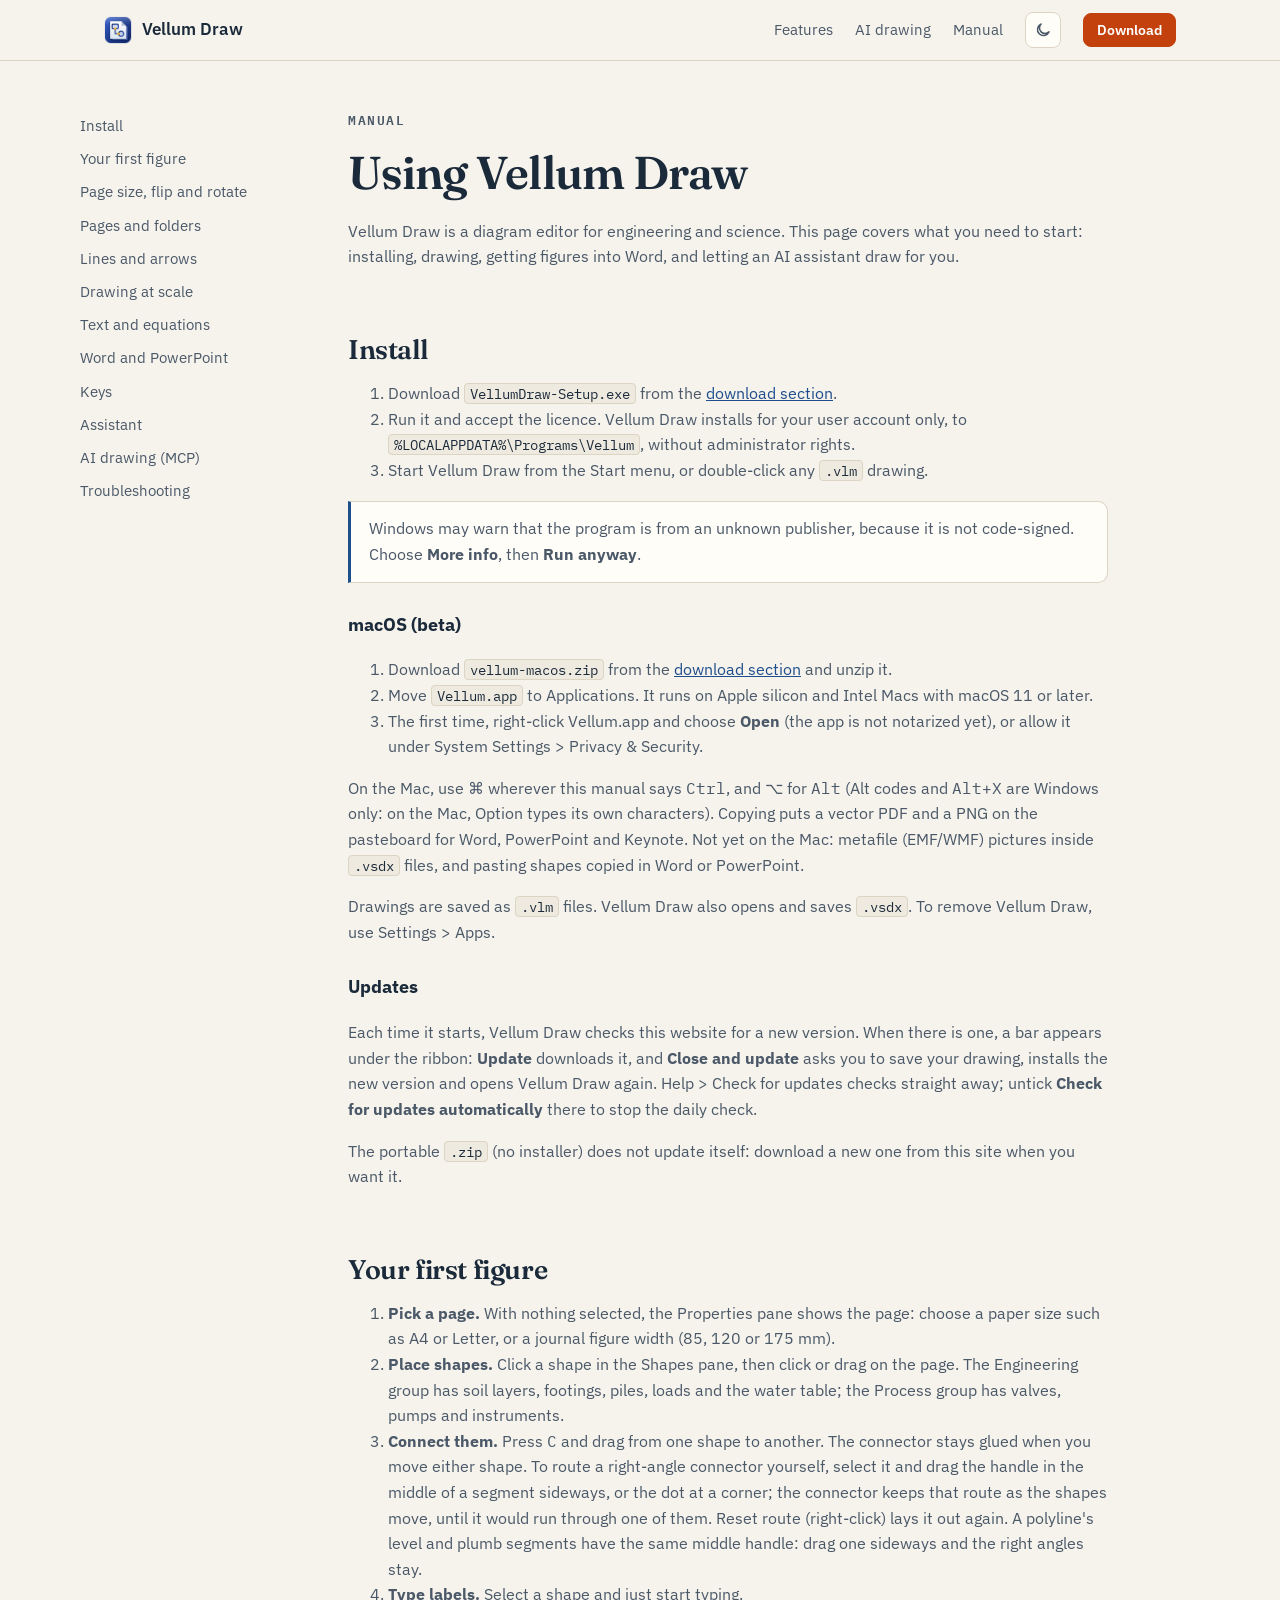
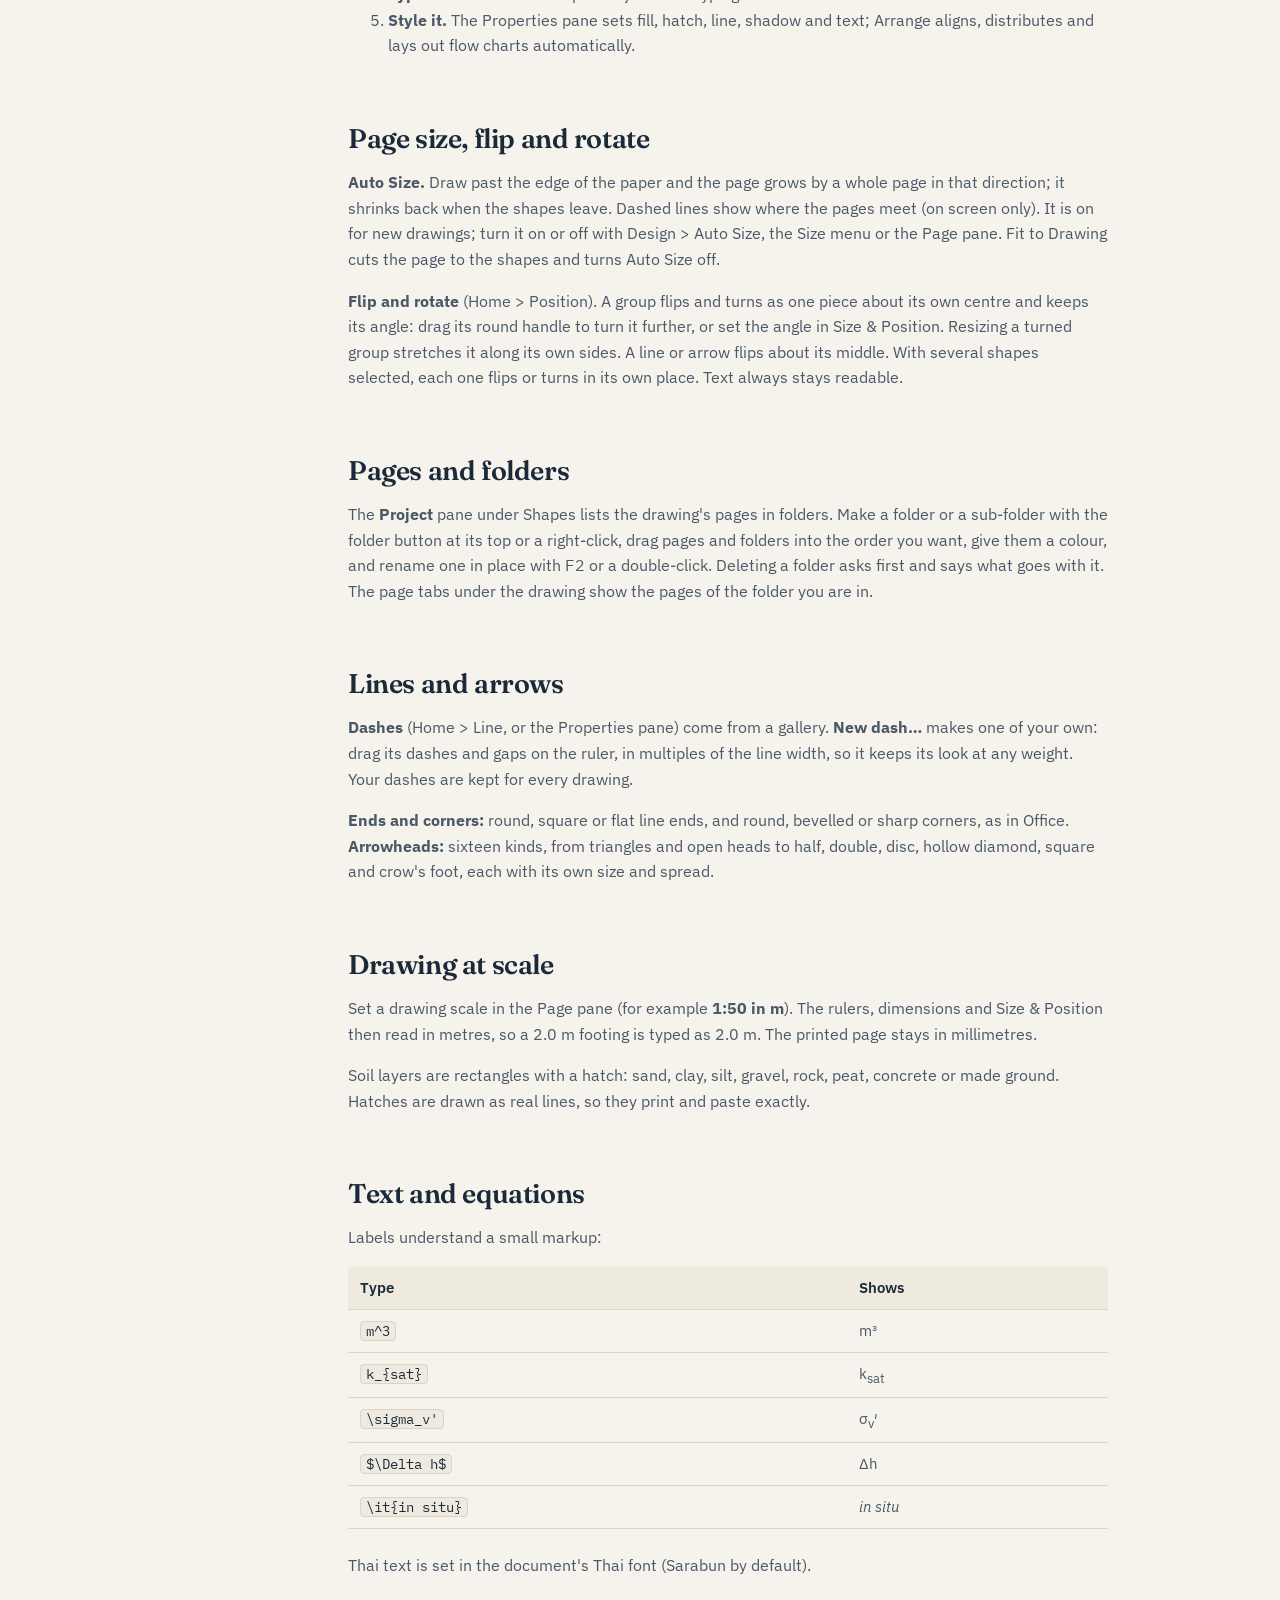
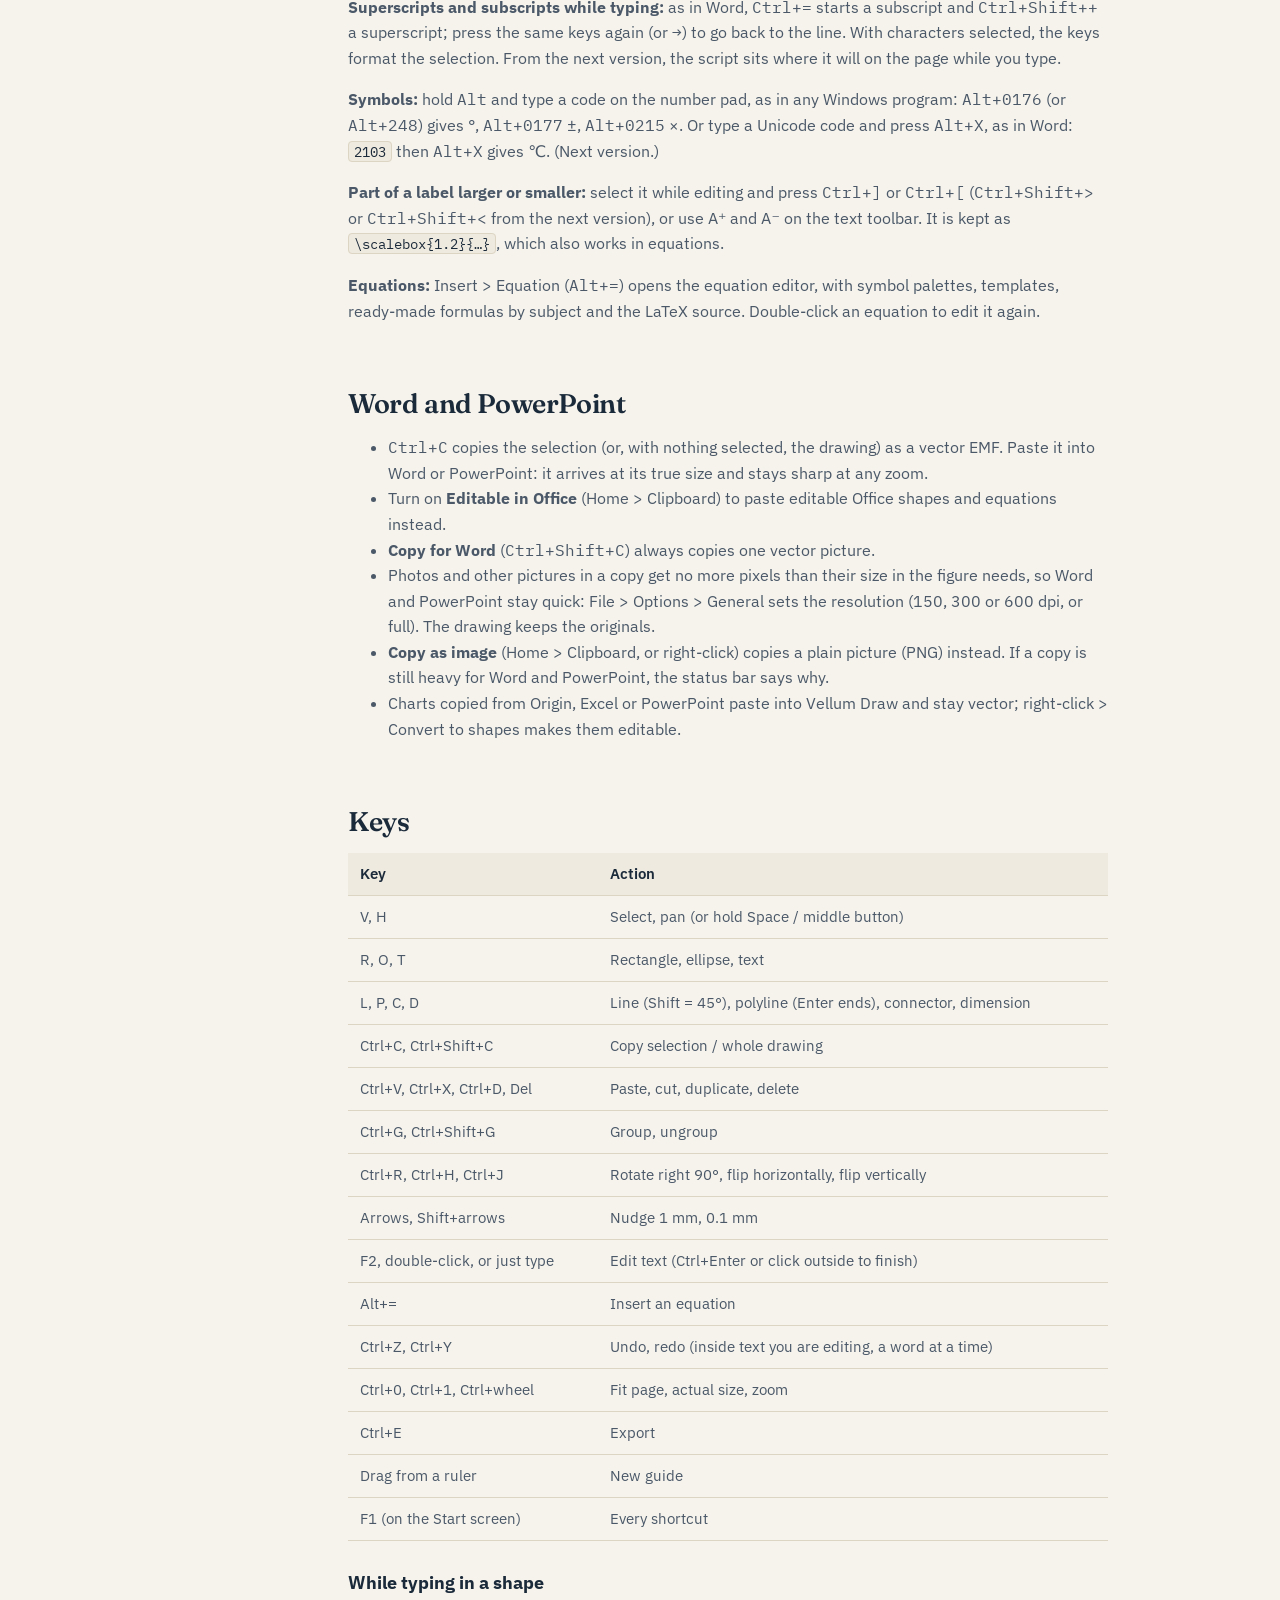
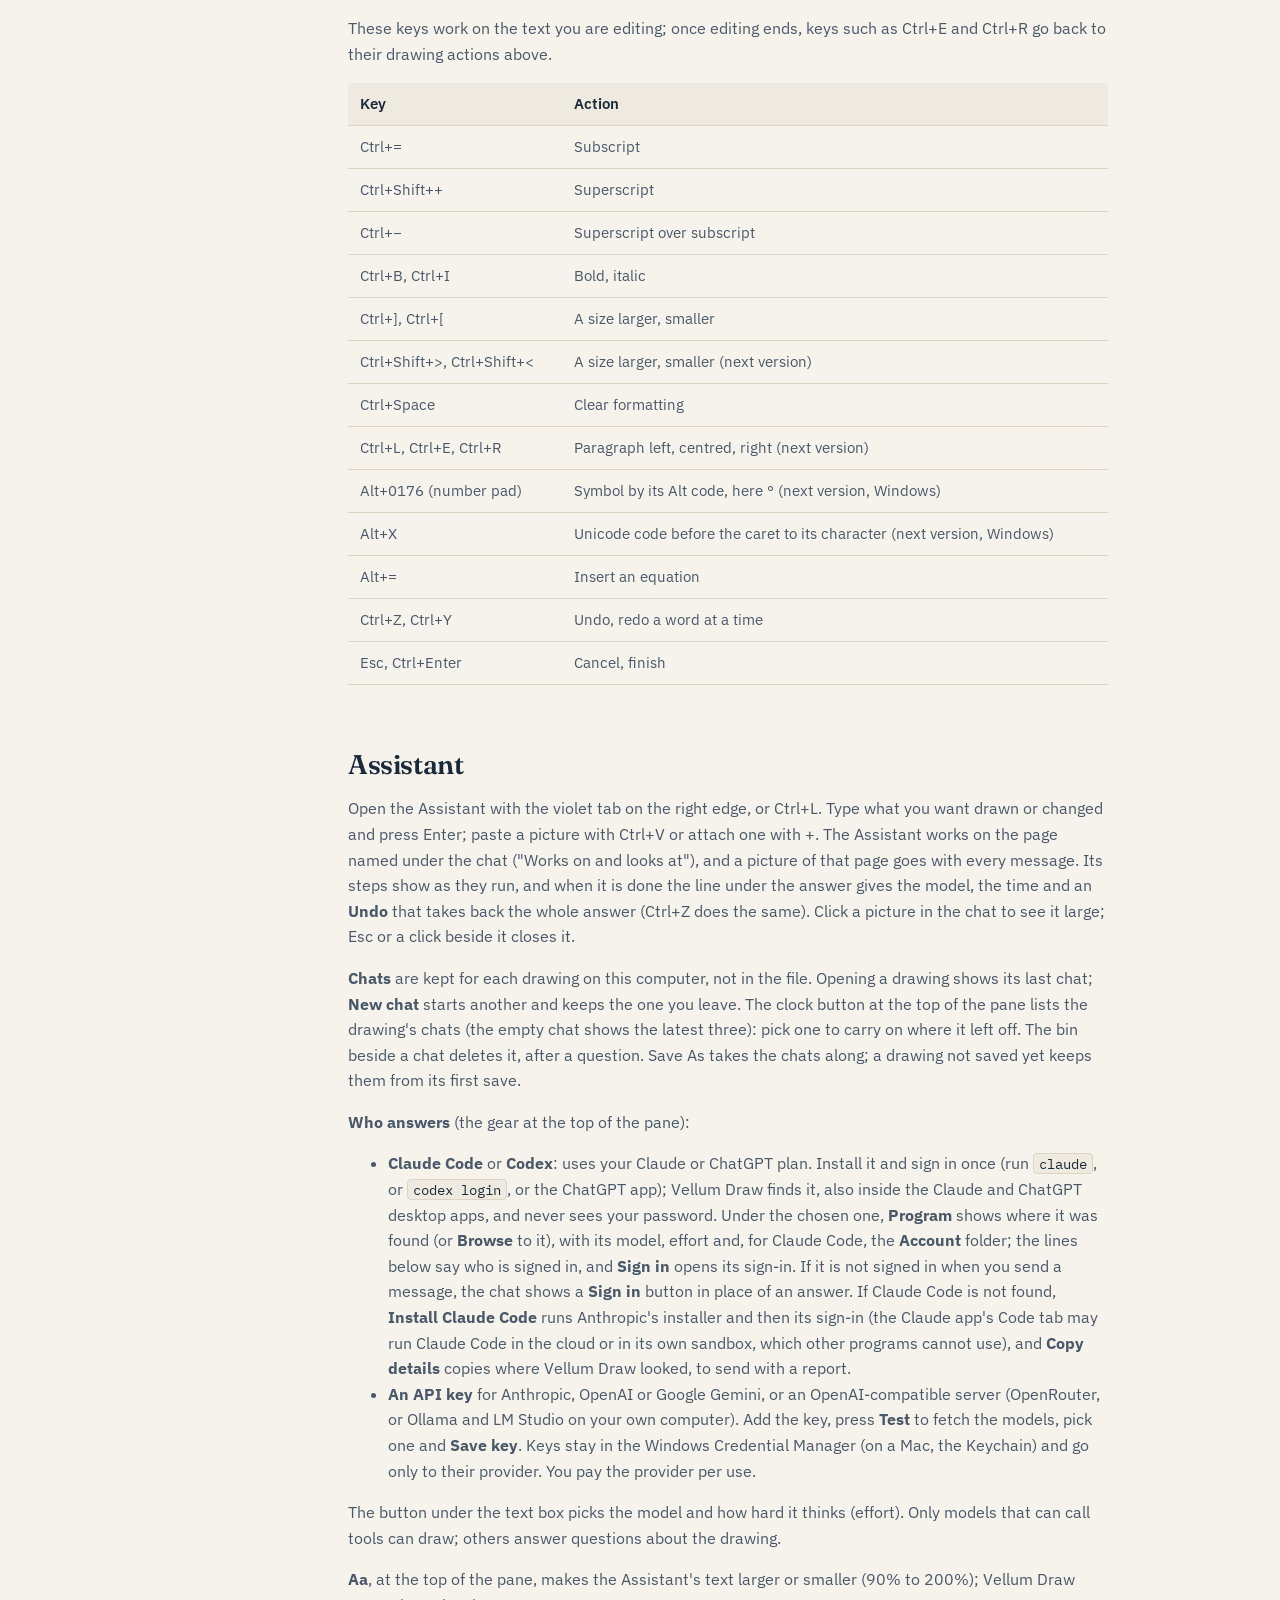
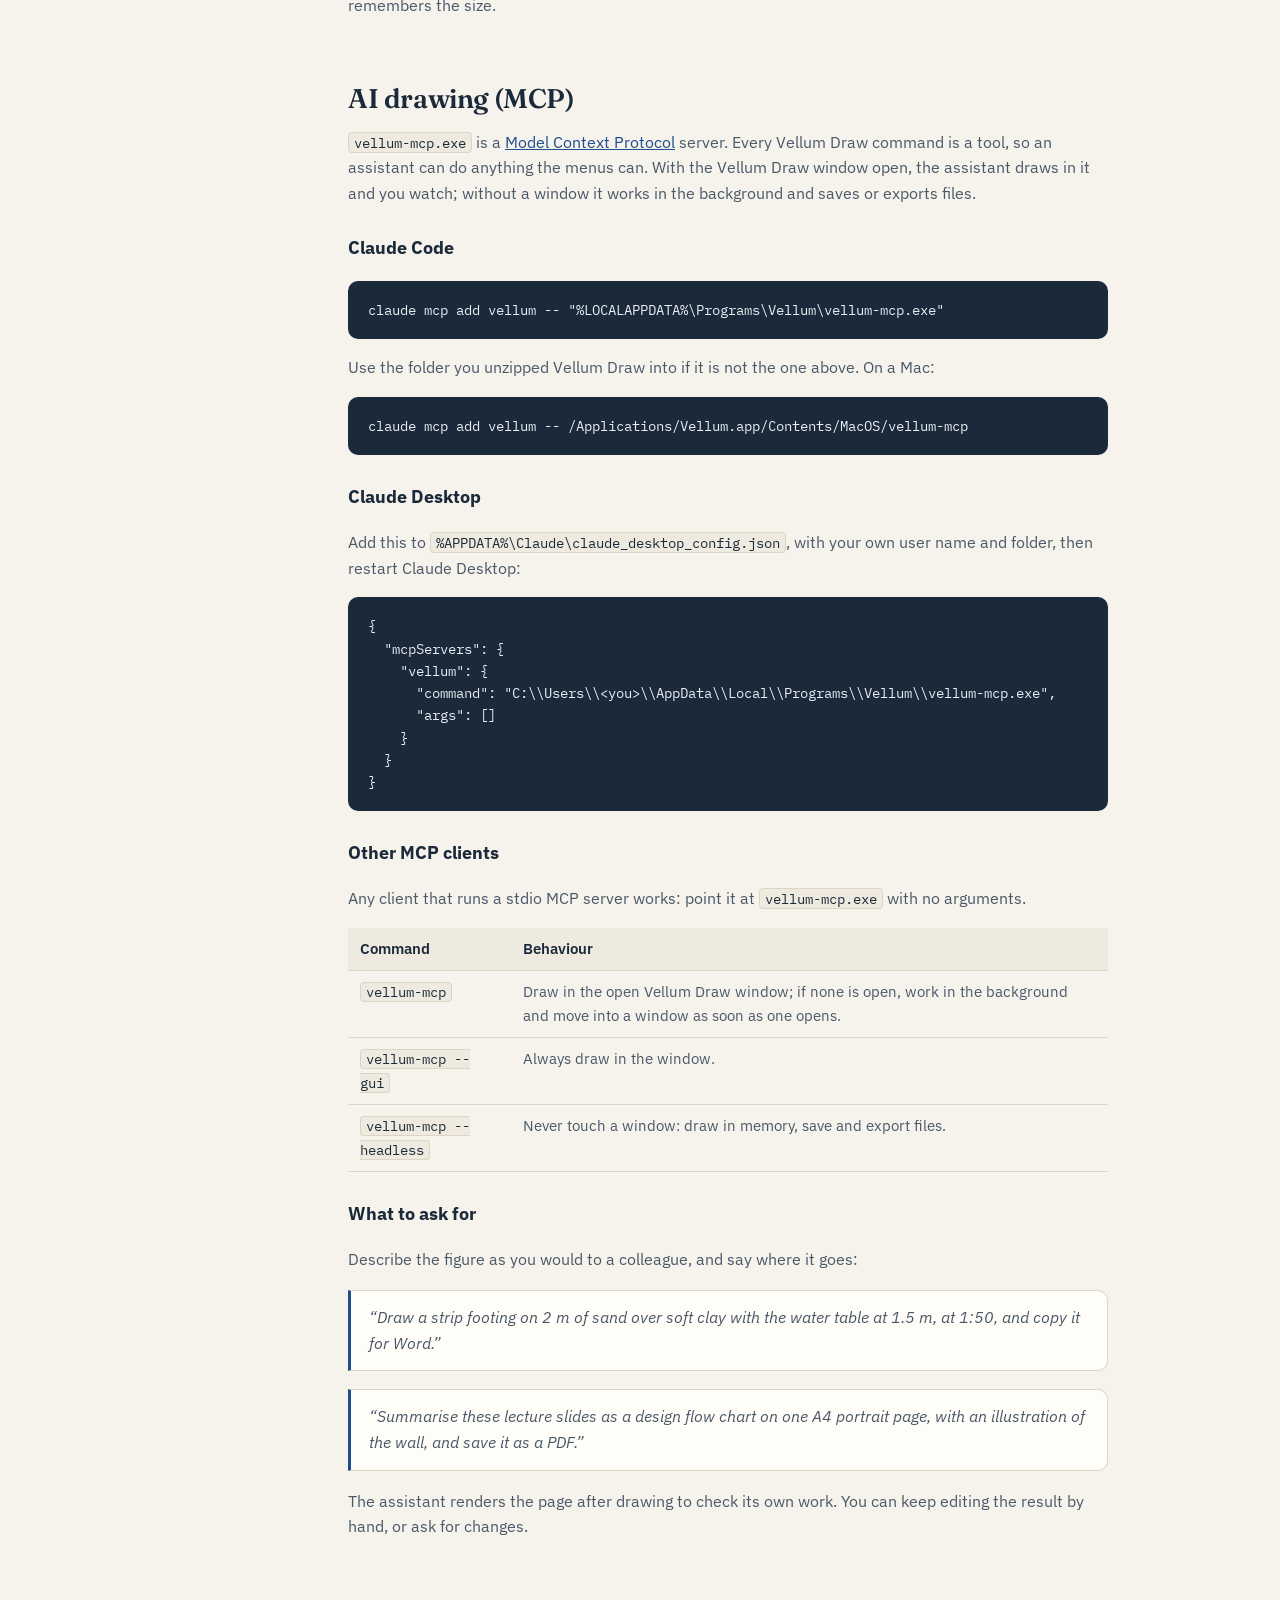
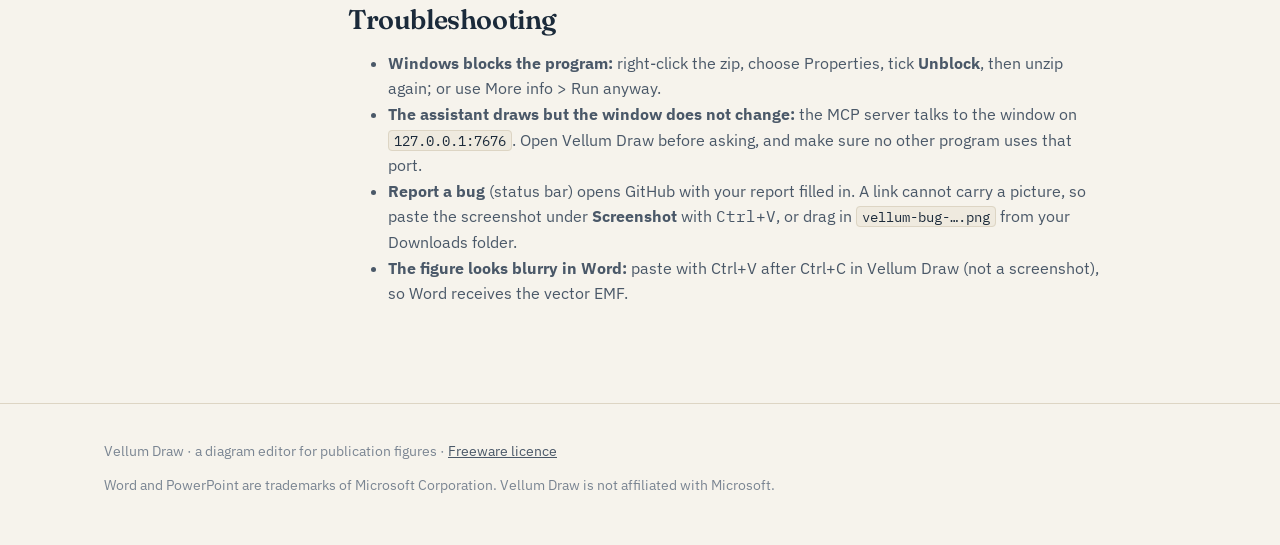
==== commit d48972a7: "Site: Windows 0.3.9; manual: pictures in copies, Copy as image, polyline segments" ====
--- a/manual.html
+++ b/manual.html
@@ -99,7 +99,9 @@
         connector stays glued when you move either shape. To route a right-angle connector
         yourself, select it and drag the handle in the middle of a segment sideways, or the
         dot at a corner; the connector keeps that route as the shapes move, until it would run
-        through one of them. Reset route (right-click) lays it out again.</li>
+        through one of them. Reset route (right-click) lays it out again. A polyline's level
+        and plumb segments have the same middle handle: drag one sideways and the right angles
+        stay.</li>
       <li><b>Type labels.</b> Select a shape and just start typing.</li>
       <li><b>Style it.</b> The Properties pane sets fill, hatch, line, shadow and text; Arrange
         aligns, distributes and lays out flow charts automatically.</li>
@@ -180,6 +182,12 @@
         shapes and equations instead.</li>
       <li><b>Copy for Word</b> (<kbd>Ctrl</kbd>+<kbd>Shift</kbd>+<kbd>C</kbd>) always copies one
         vector picture.</li>
+      <li>Photos and other pictures in a copy get no more pixels than their size in the figure
+        needs, so Word and PowerPoint stay quick: File &gt; Options &gt; General sets the
+        resolution (150, 300 or 600 dpi, or full). The drawing keeps the originals.</li>
+      <li><b>Copy as image</b> (Home &gt; Clipboard, or right-click) copies a plain picture
+        (PNG) instead. If a copy is still heavy for Word and PowerPoint, the status bar says
+        why.</li>
       <li>Charts copied from Origin, Excel or PowerPoint paste into Vellum Draw and stay vector;
         right-click &gt; Convert to shapes makes them editable.</li>
     </ul>
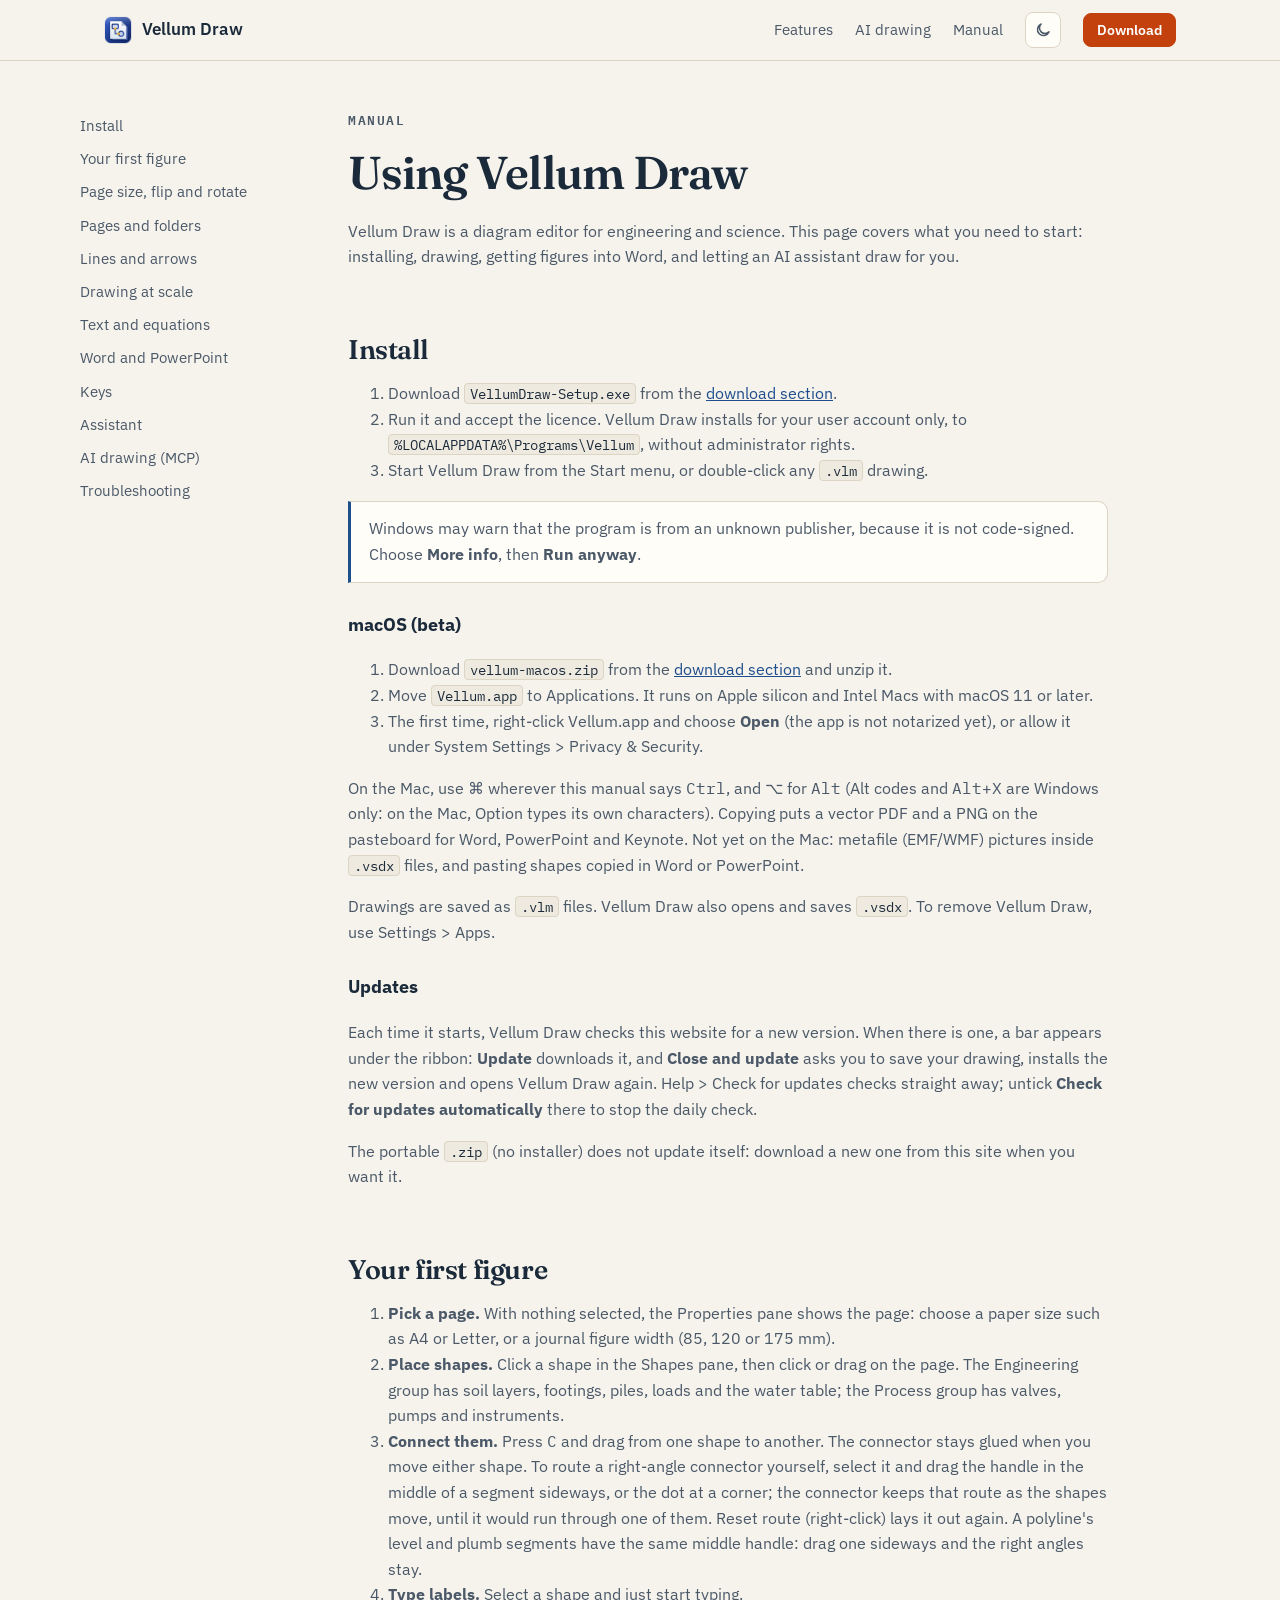
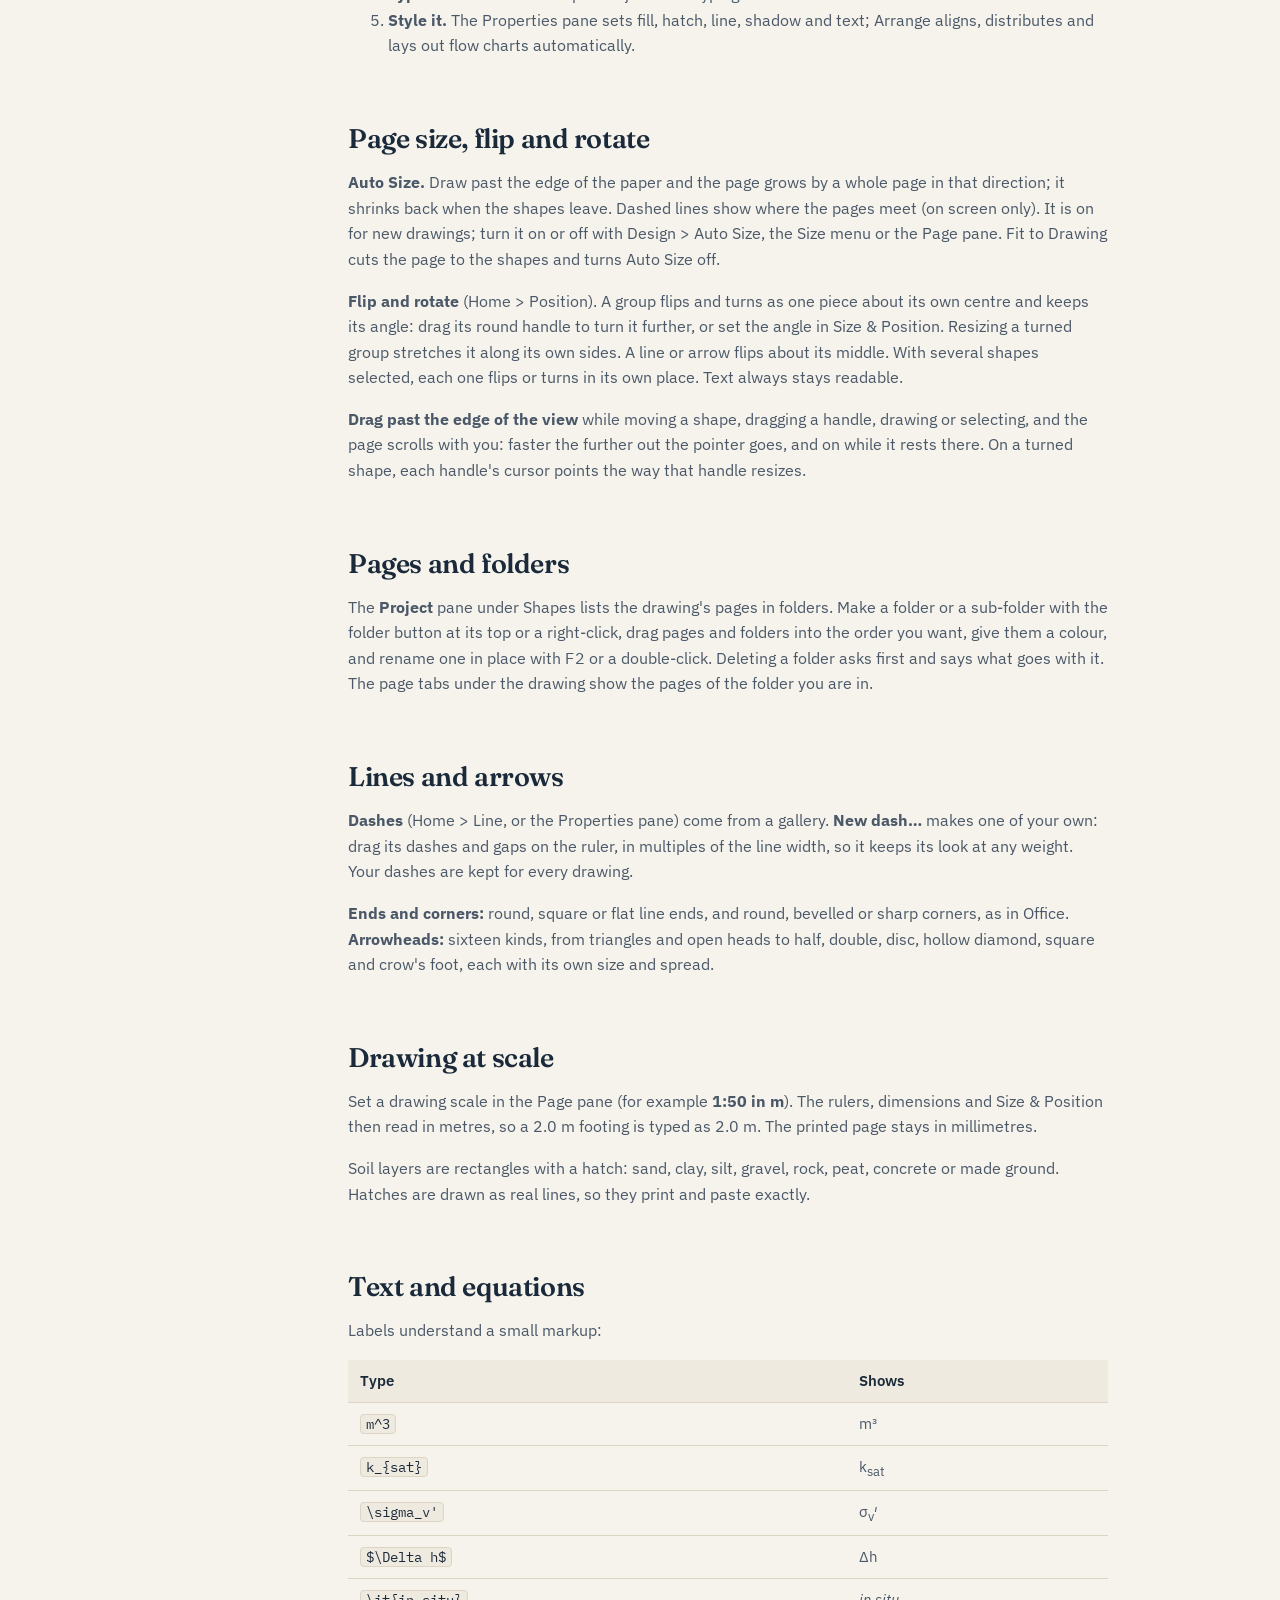
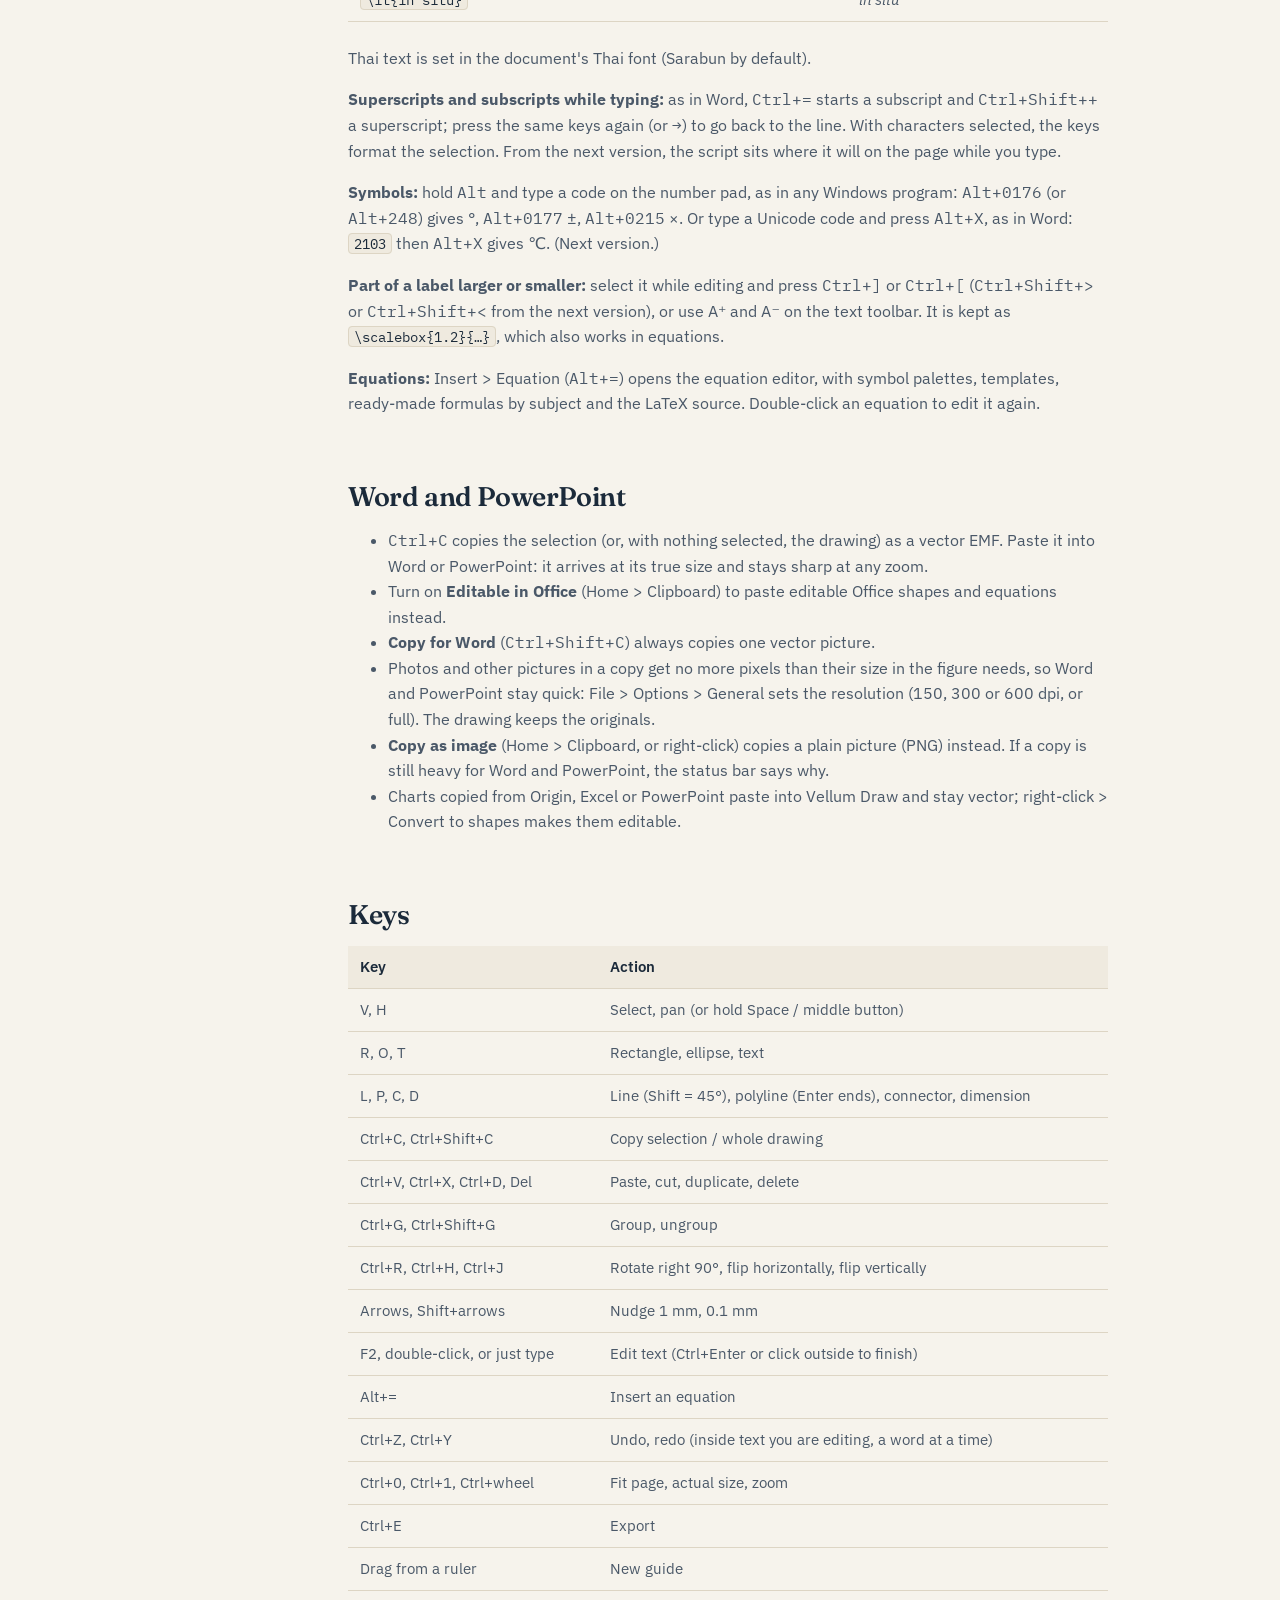
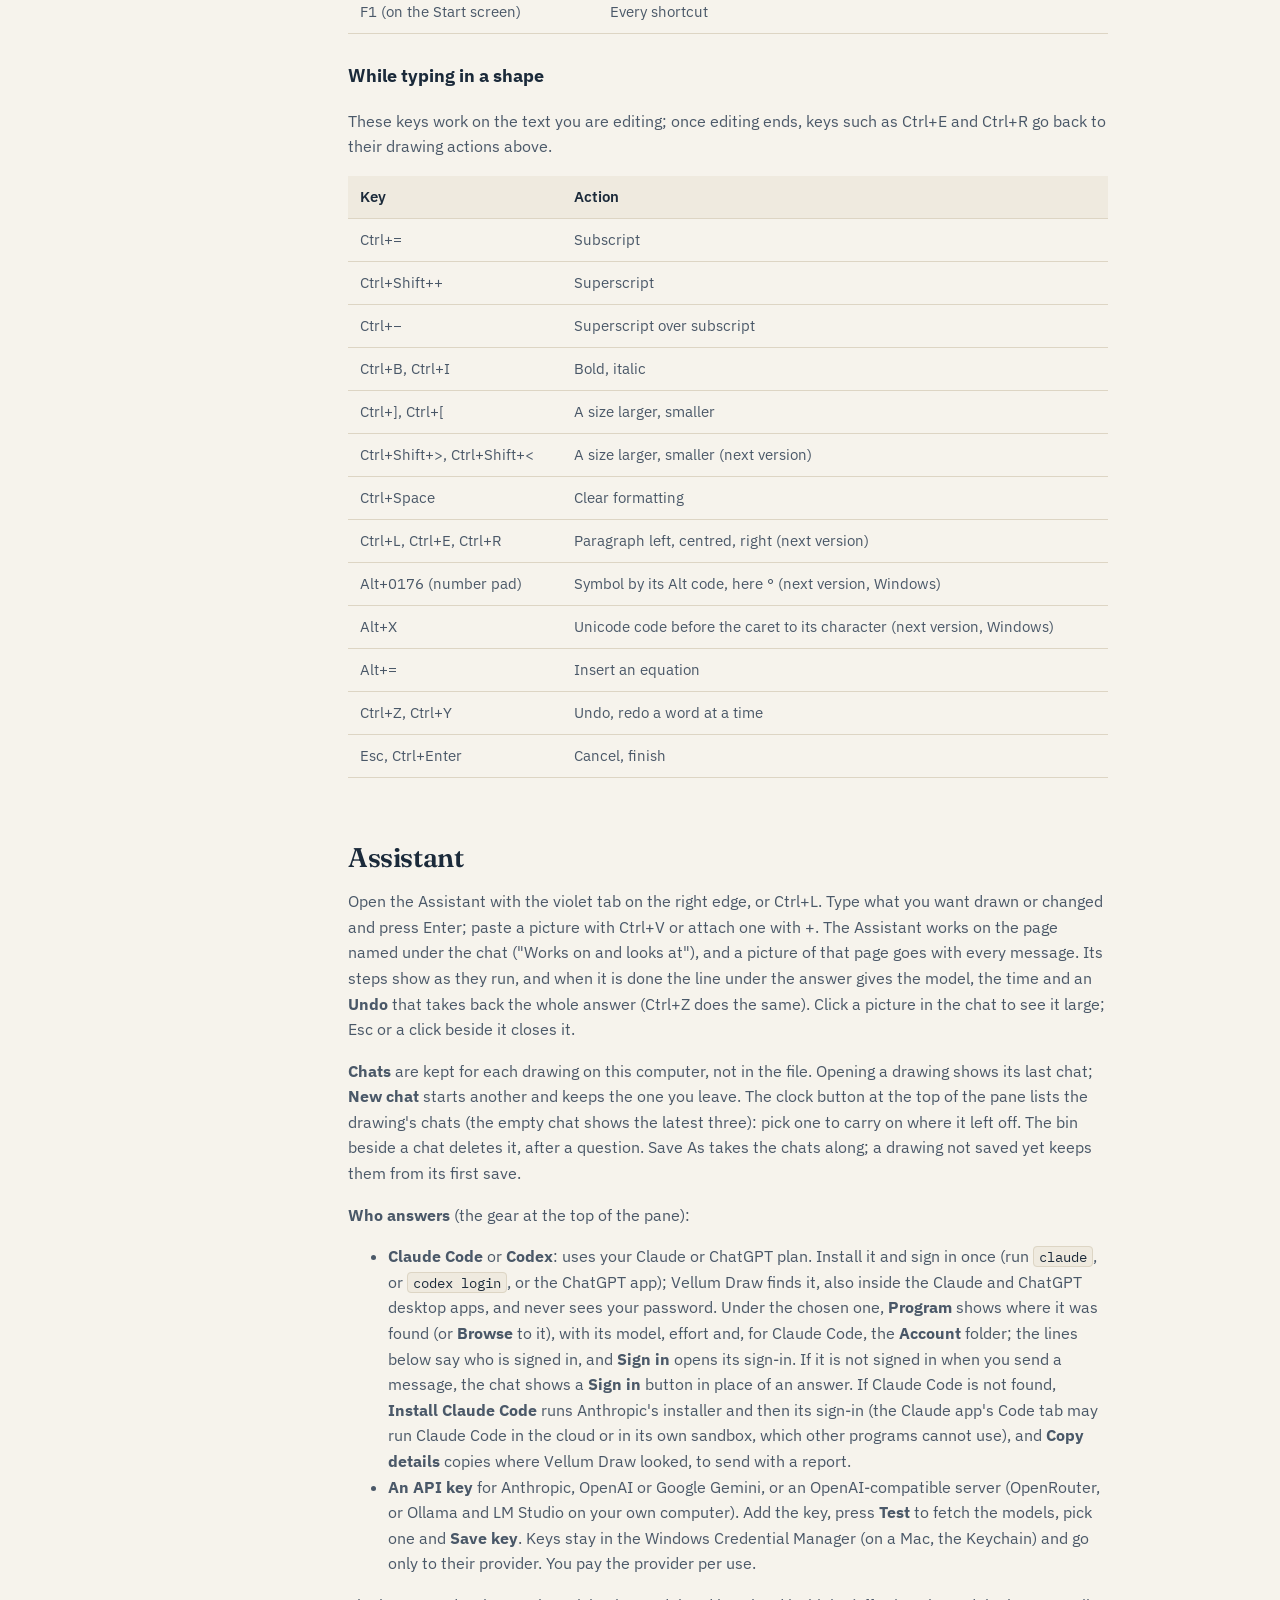
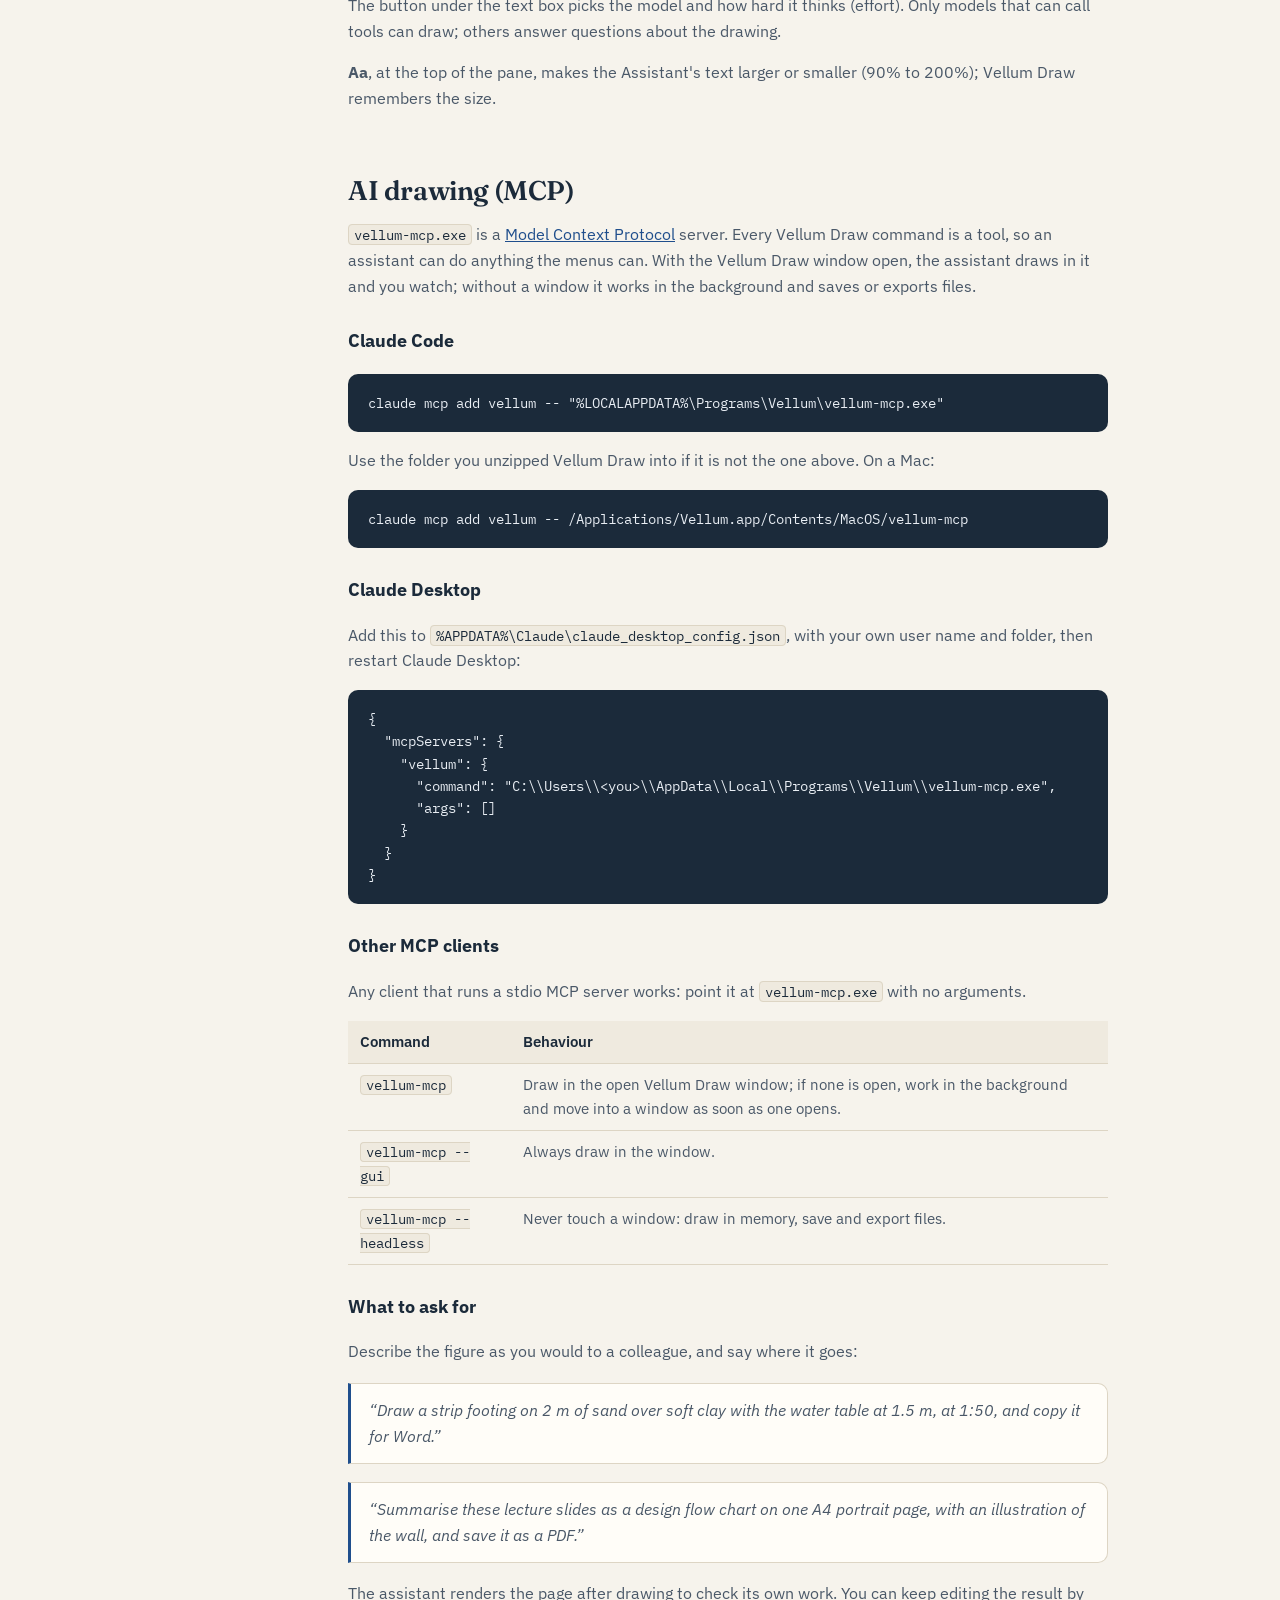
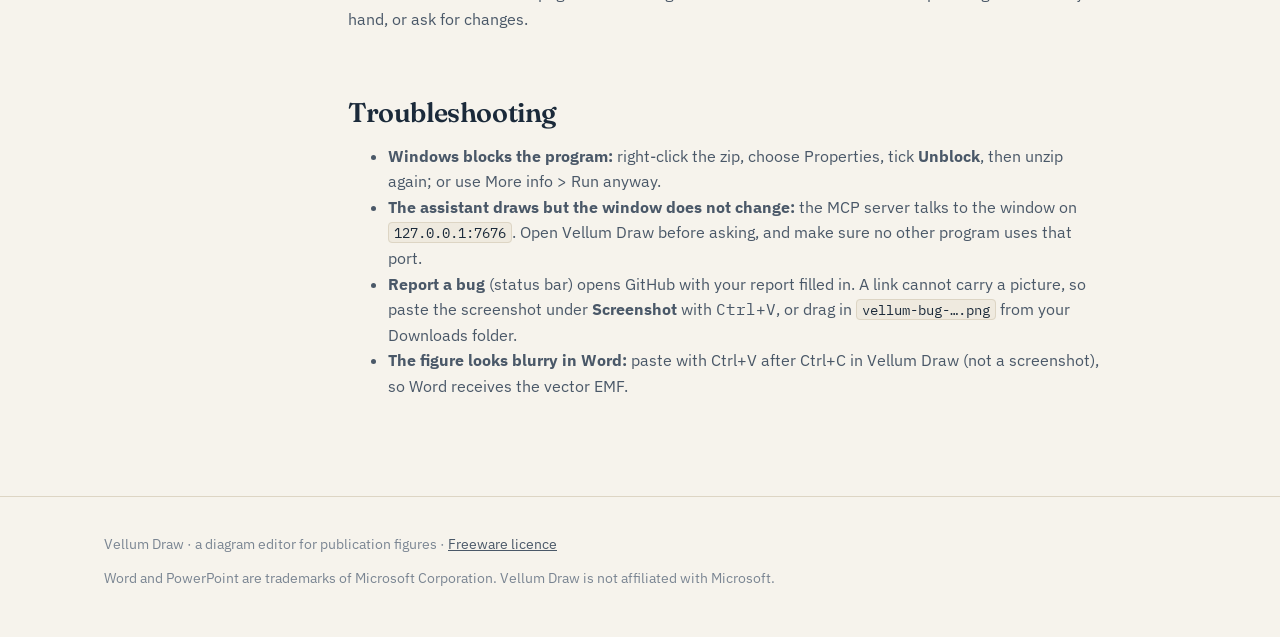
==== commit bb4ba281: "Vellum Draw 0.3.10: labels and manual" ====
--- a/manual.html
+++ b/manual.html
@@ -118,6 +118,10 @@
       angle in Size &amp; Position. Resizing a turned group stretches it along its own sides.
       A line or arrow flips about its middle. With several shapes selected, each one flips or
       turns in its own place. Text always stays readable.</p>
+    <p><b>Drag past the edge of the view</b> while moving a shape, dragging a handle, drawing or
+      selecting, and the page scrolls with you: faster the further out the pointer goes, and on
+      while it rests there. On a turned shape, each handle's cursor points the way that handle
+      resizes.</p>
 
     <h2 id="pages">Pages and folders</h2>
     <p>The <b>Project</b> pane under Shapes lists the drawing's pages in folders. Make a folder
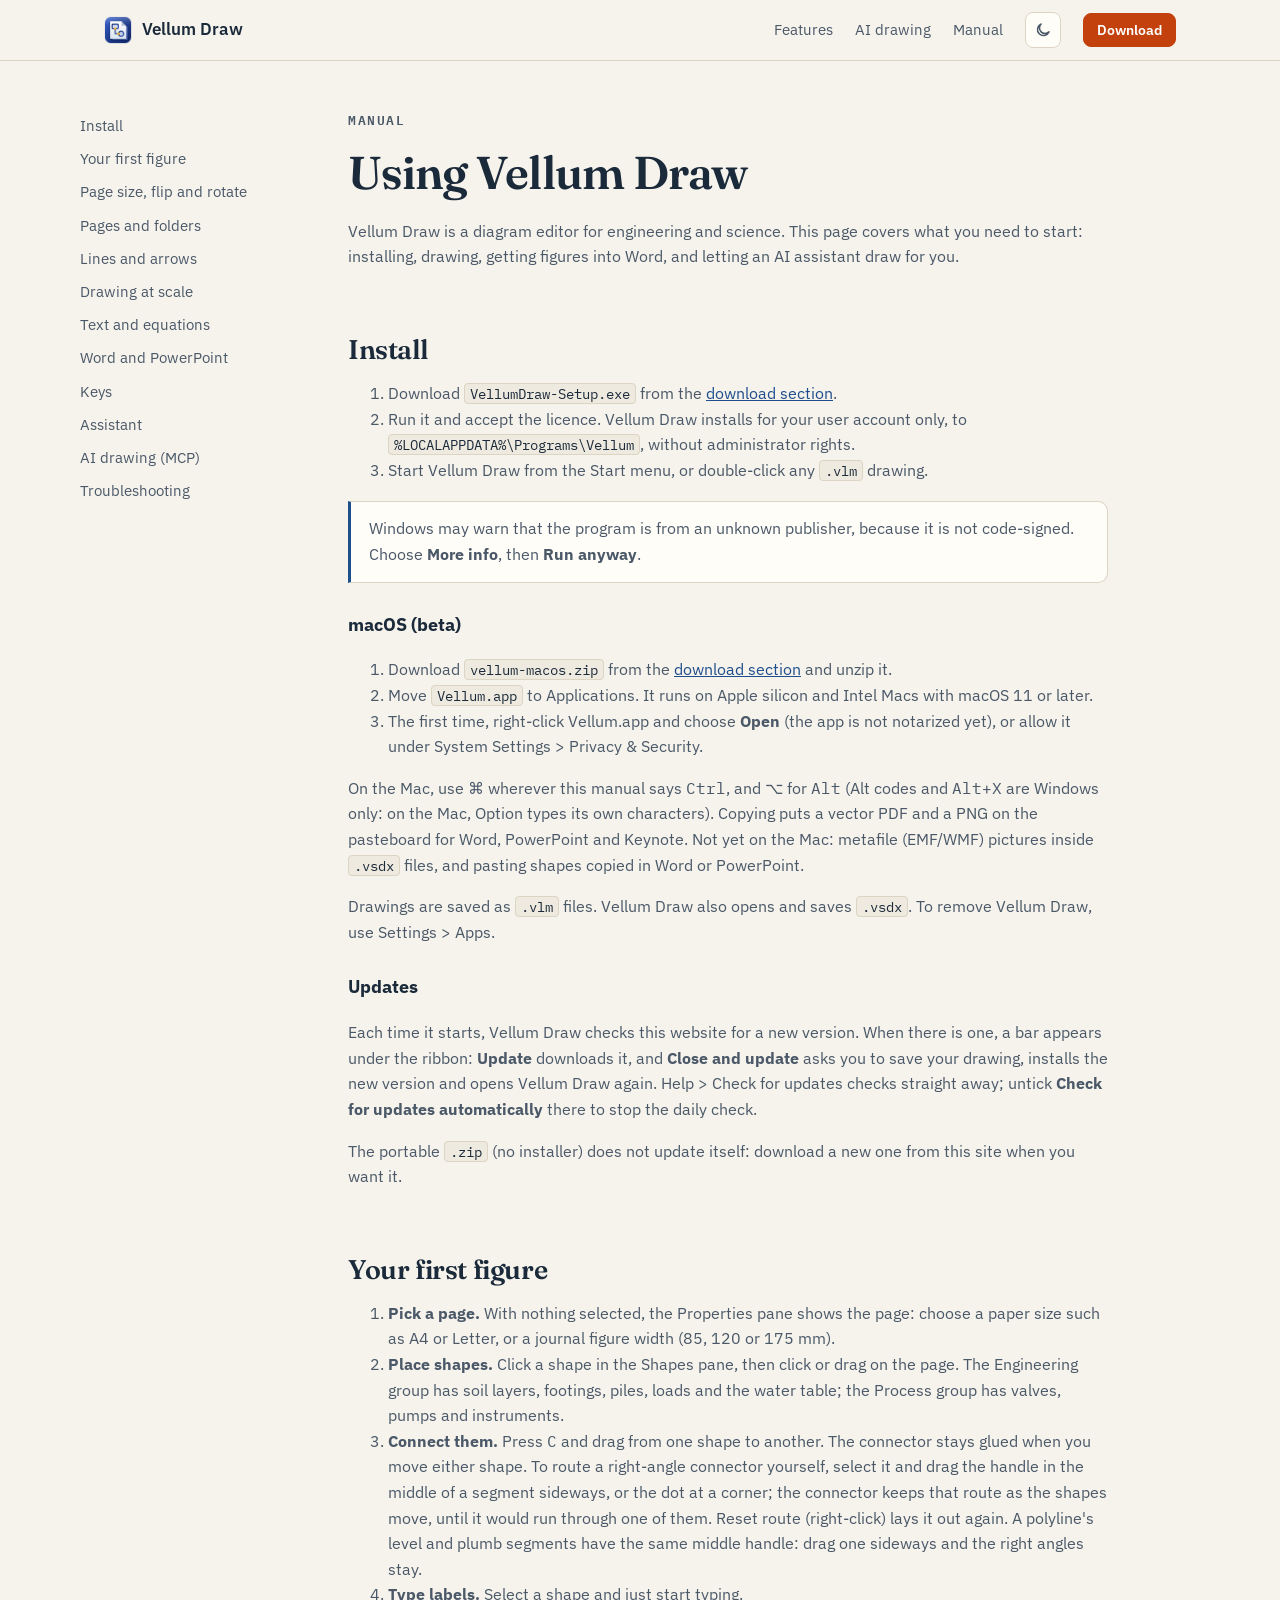
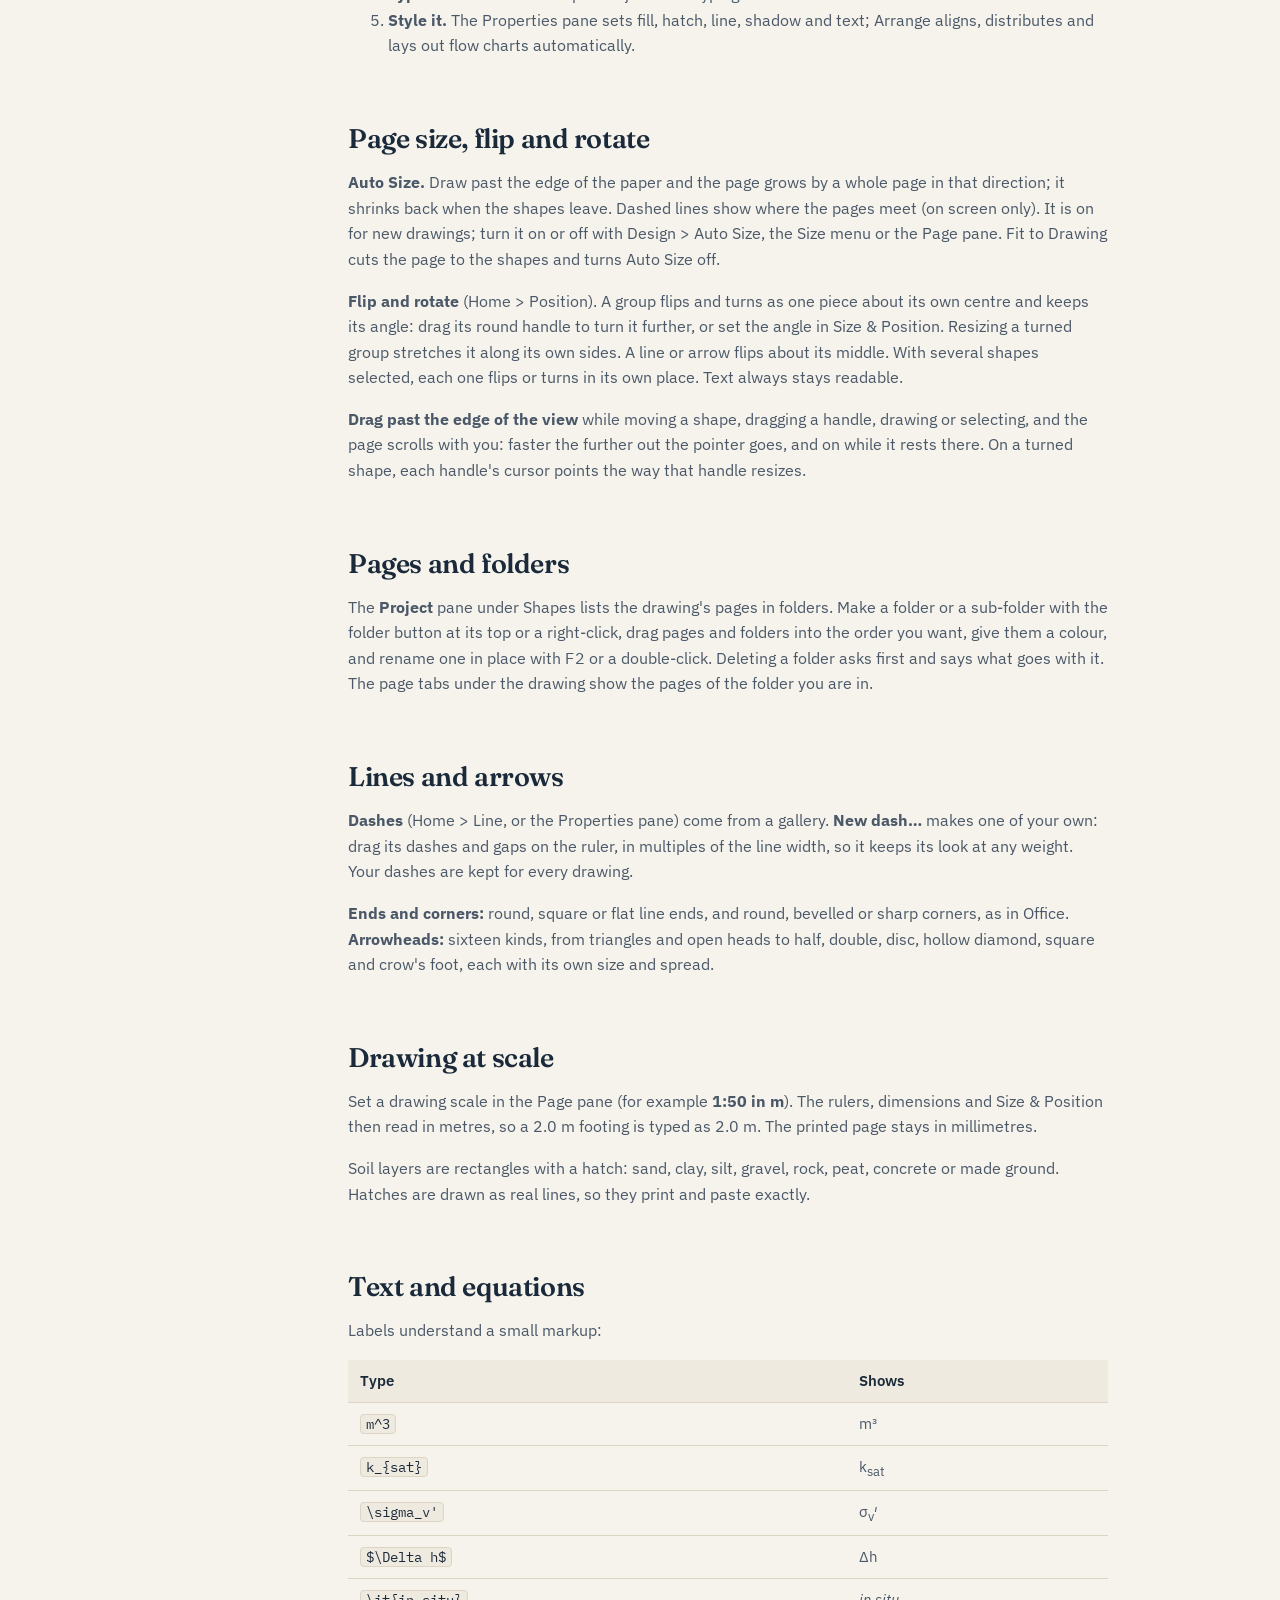
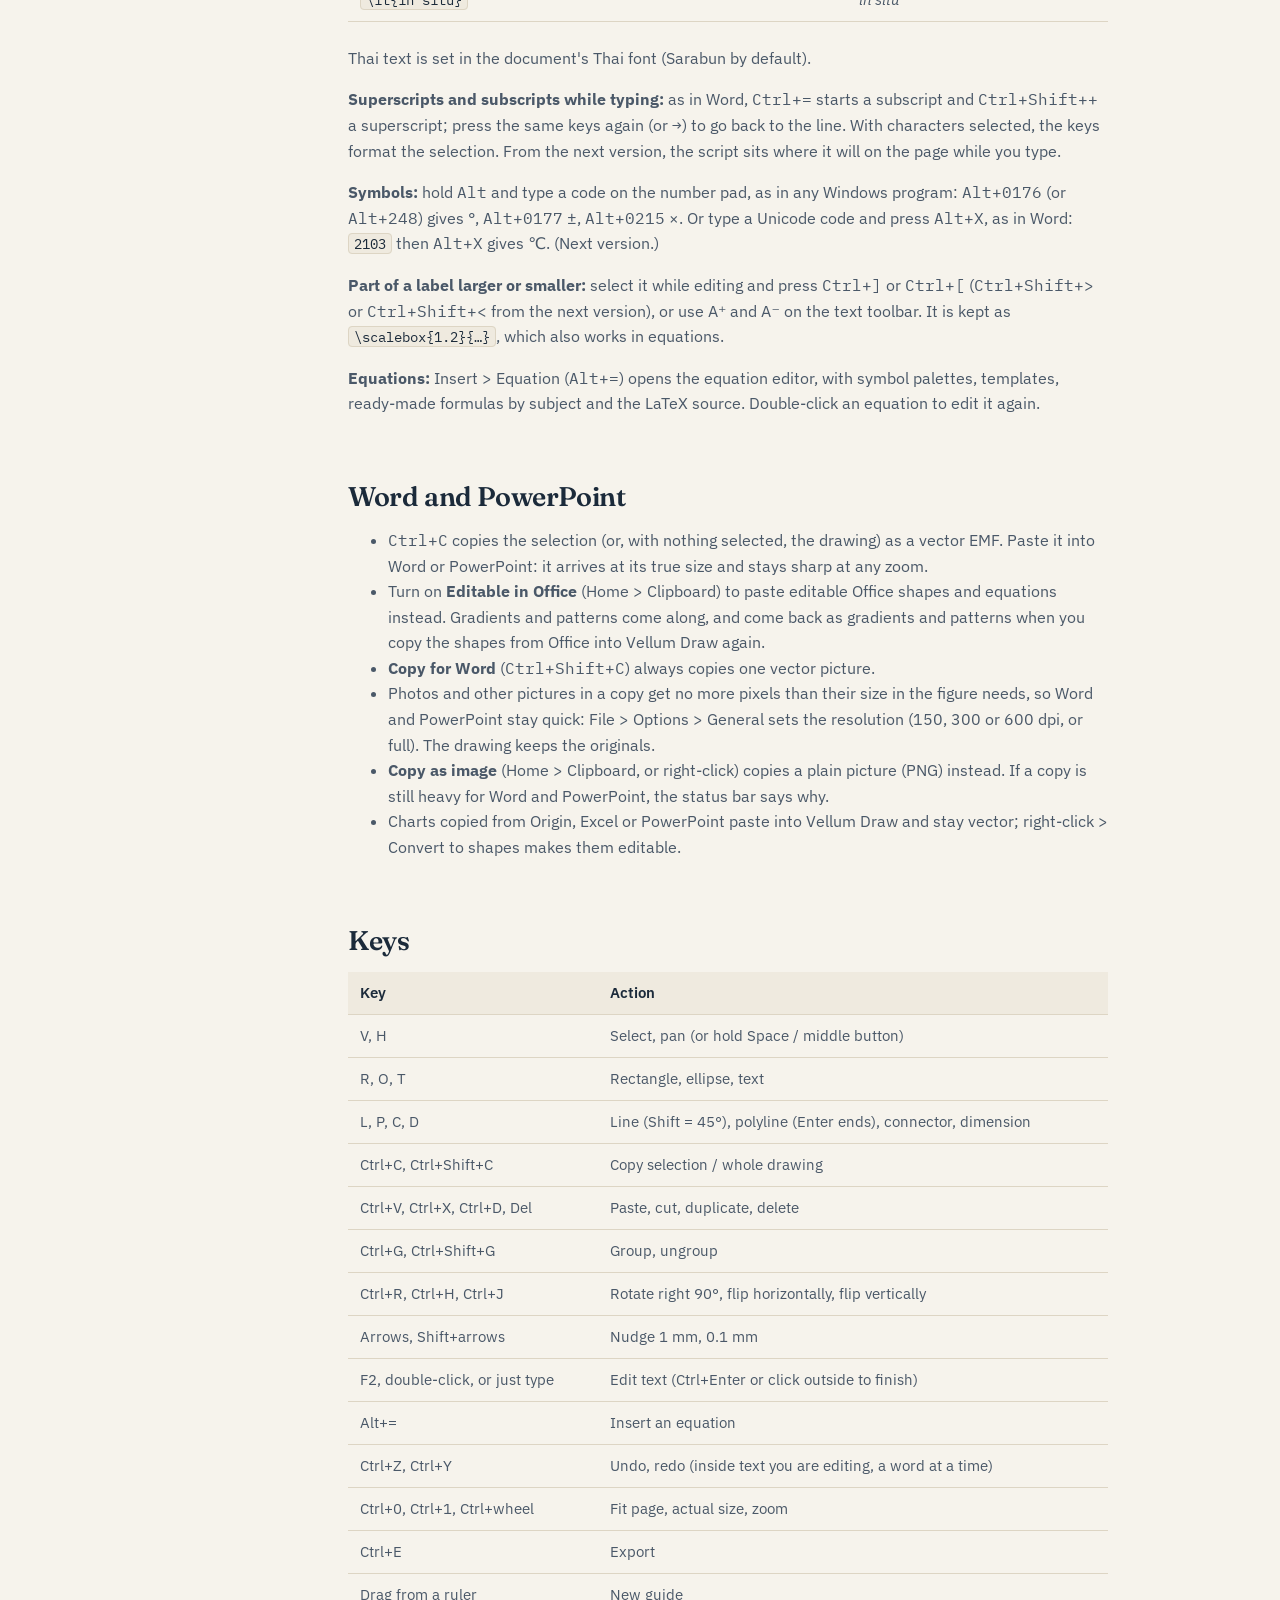
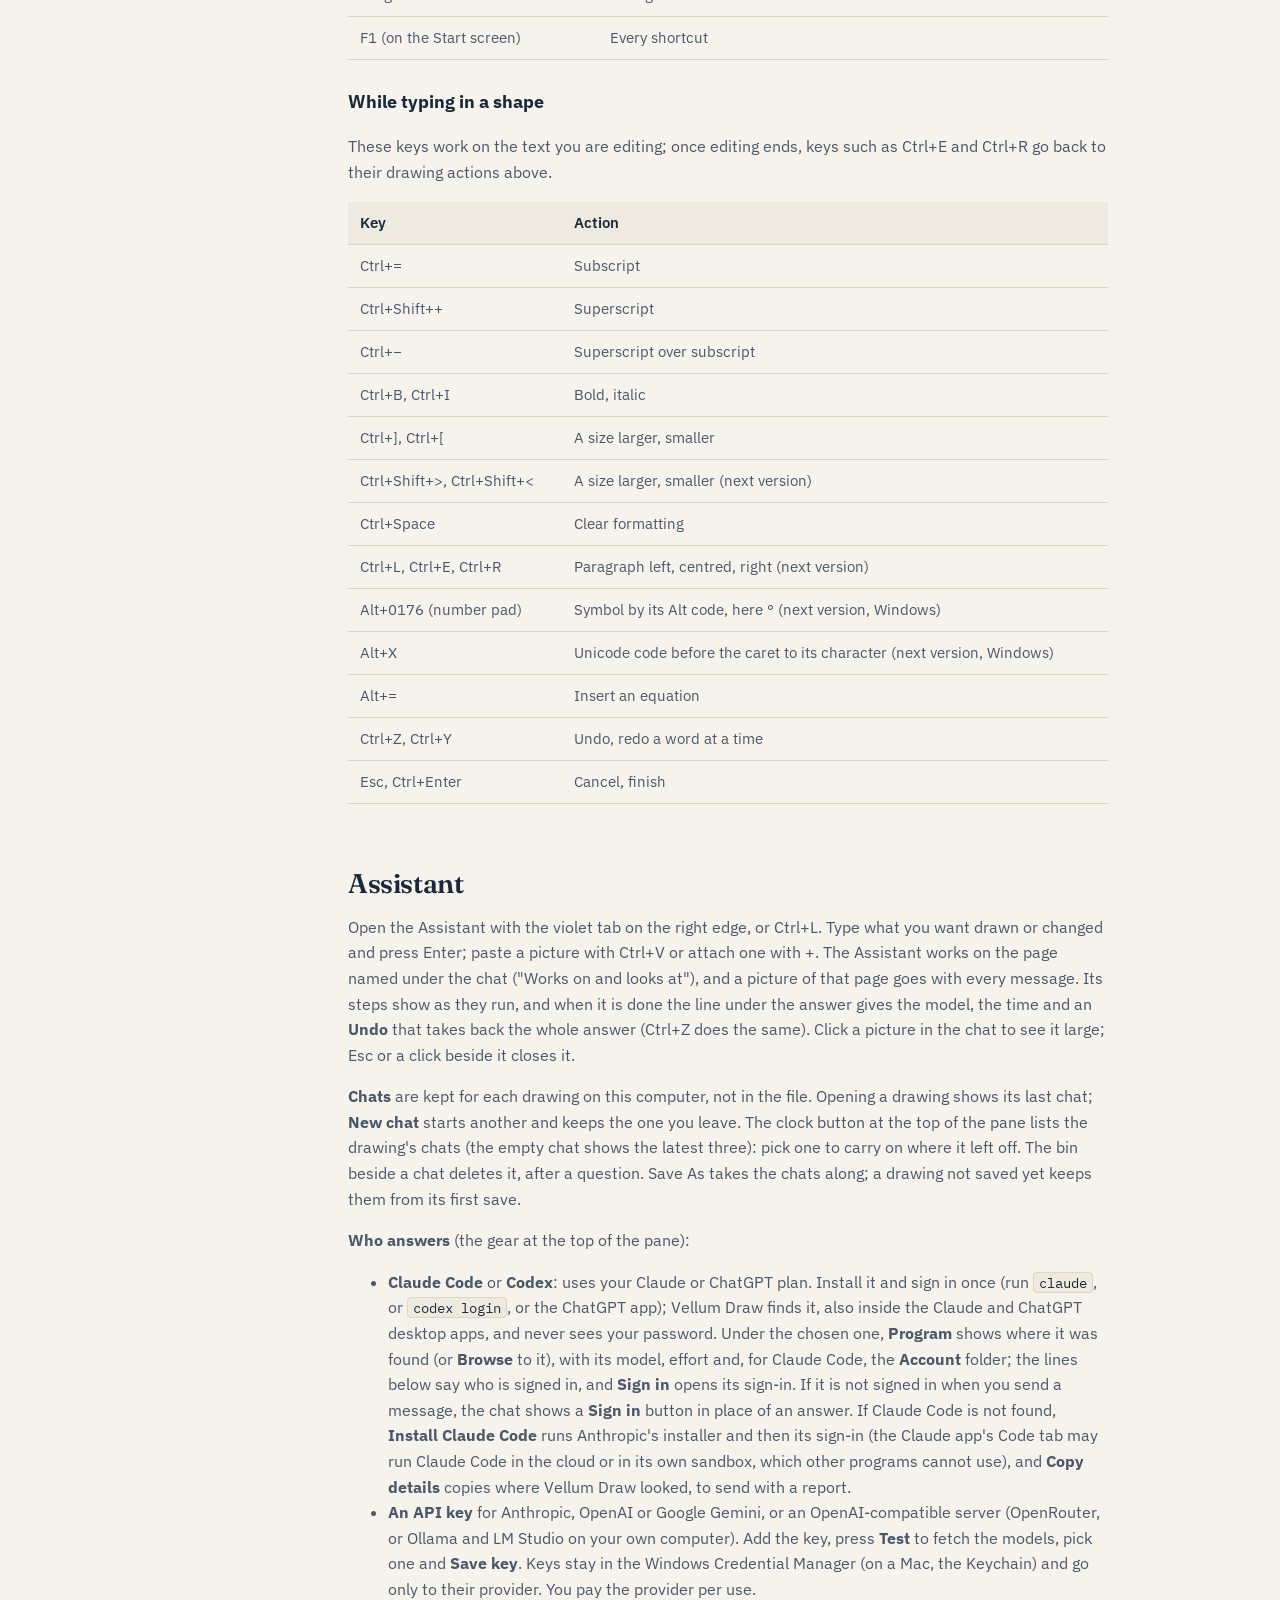
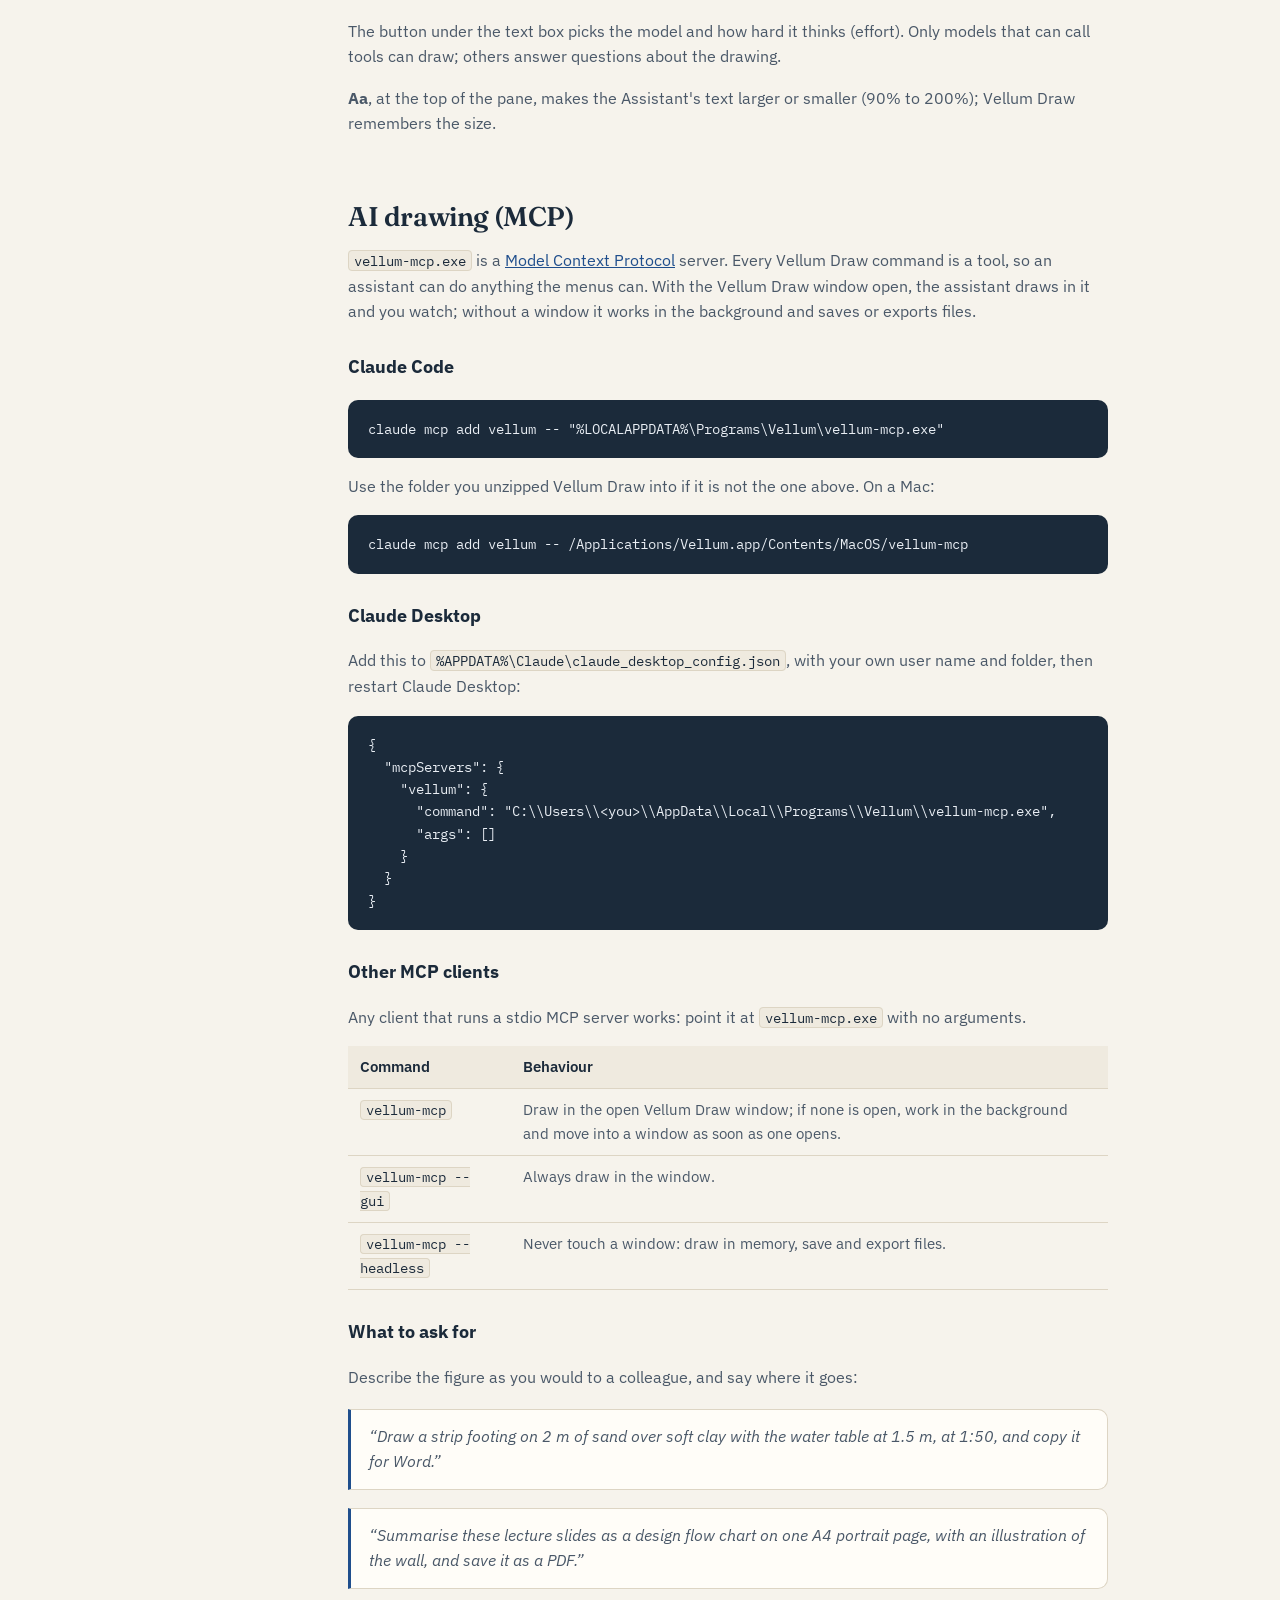
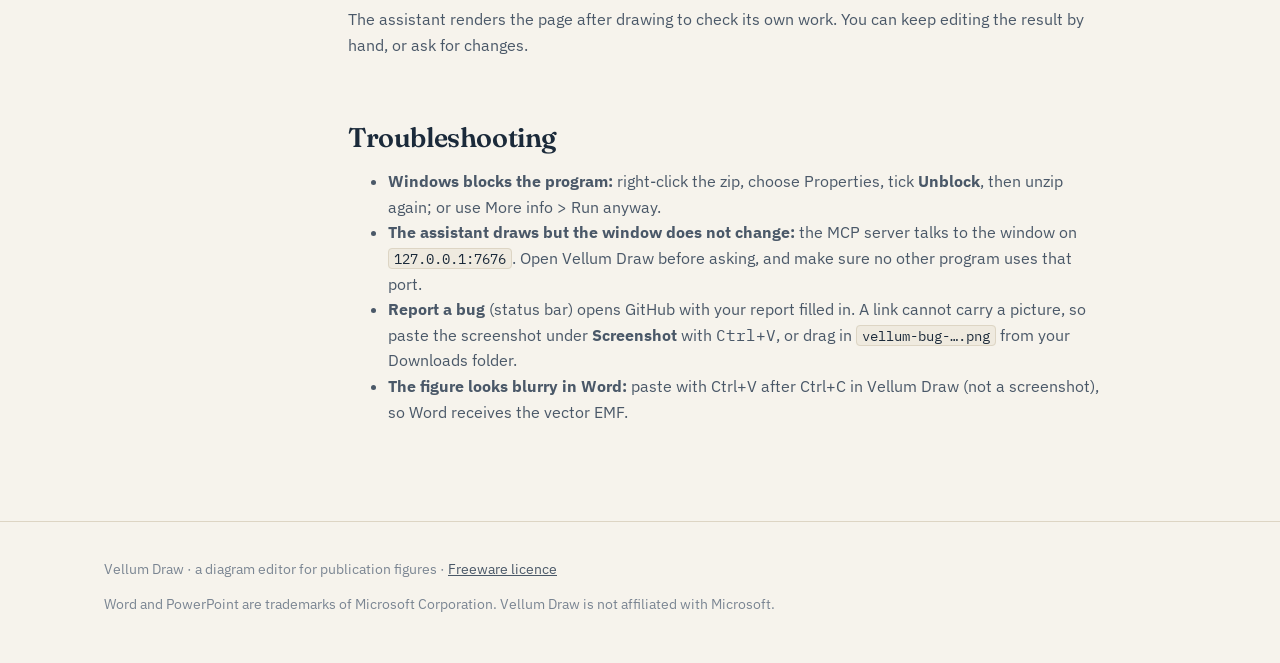
==== commit 2e6f4df5: "Vellum Draw 0.3.11: labels and manual" ====
--- a/manual.html
+++ b/manual.html
@@ -183,7 +183,8 @@
         drawing) as a vector EMF. Paste it into Word or PowerPoint: it arrives at its true
         size and stays sharp at any zoom.</li>
       <li>Turn on <b>Editable in Office</b> (Home &gt; Clipboard) to paste editable Office
-        shapes and equations instead.</li>
+        shapes and equations instead. Gradients and patterns come along, and come back as
+        gradients and patterns when you copy the shapes from Office into Vellum Draw again.</li>
       <li><b>Copy for Word</b> (<kbd>Ctrl</kbd>+<kbd>Shift</kbd>+<kbd>C</kbd>) always copies one
         vector picture.</li>
       <li>Photos and other pictures in a copy get no more pixels than their size in the figure
